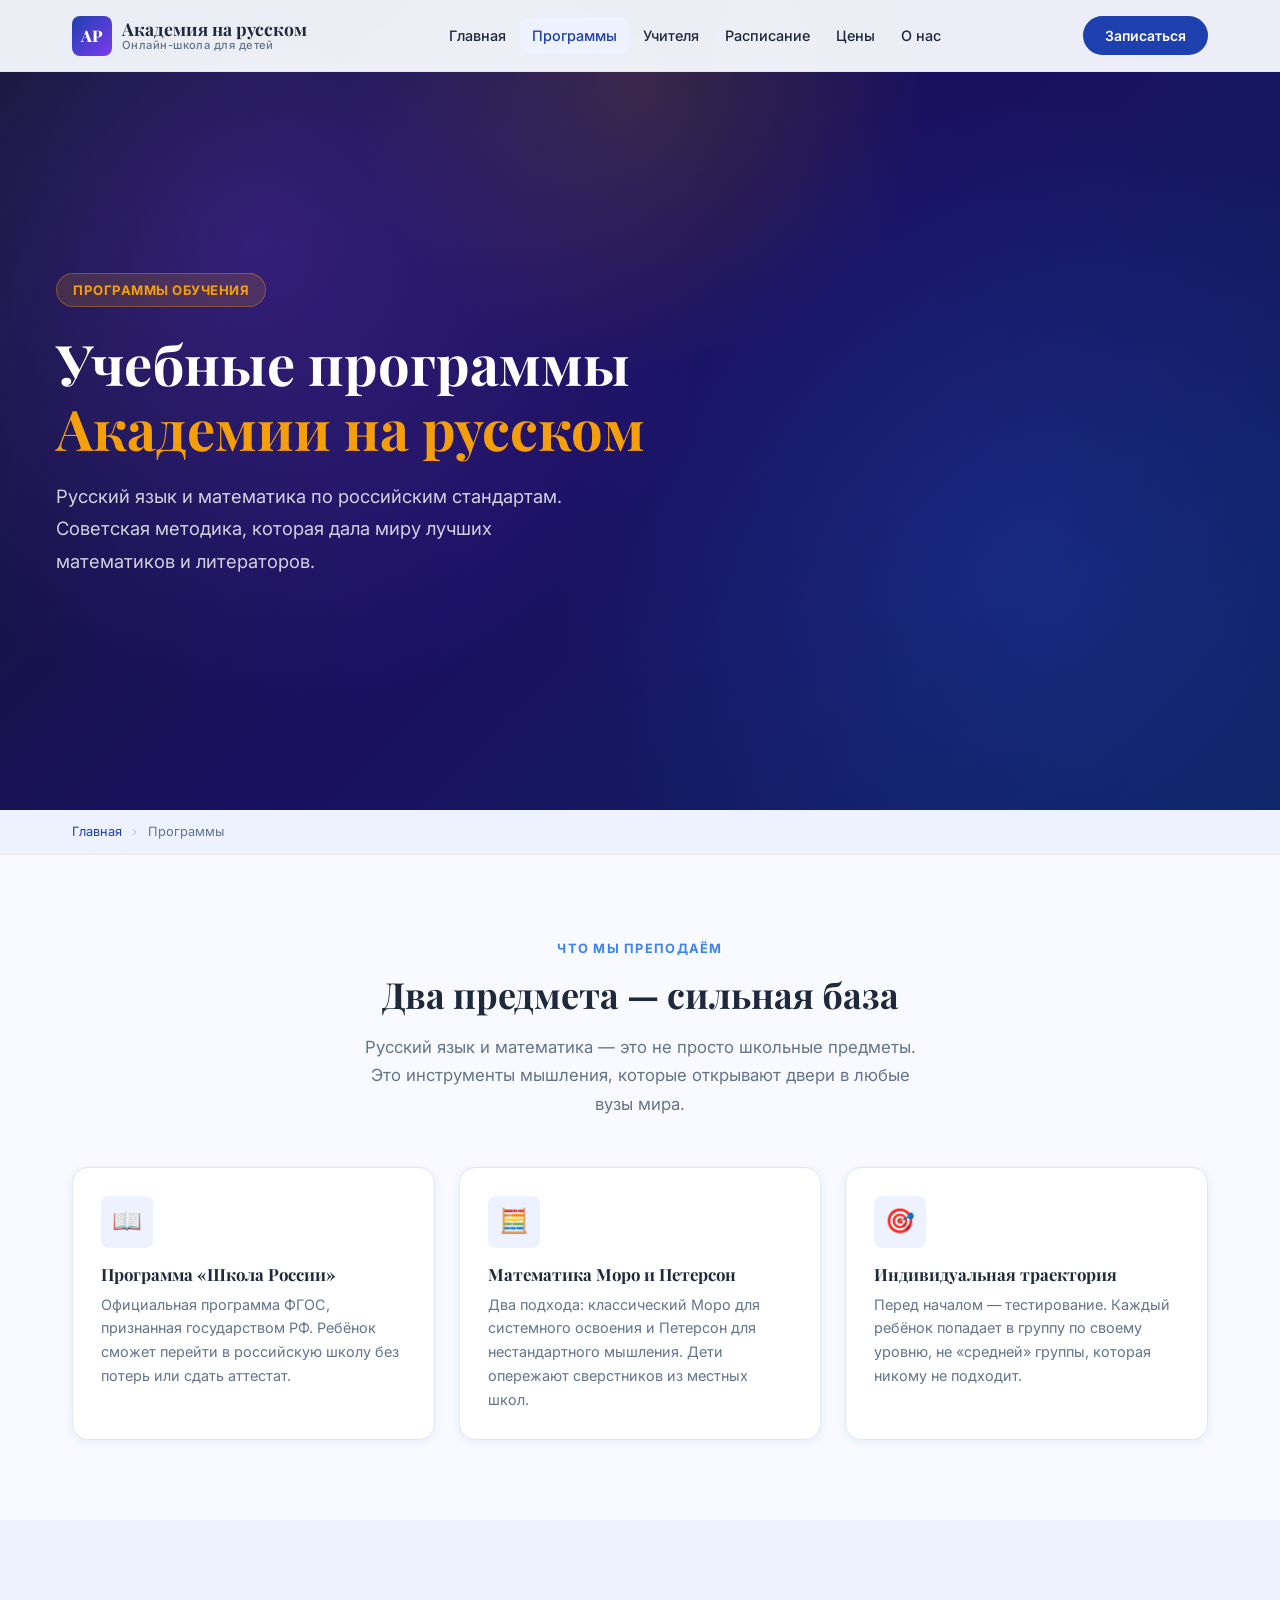
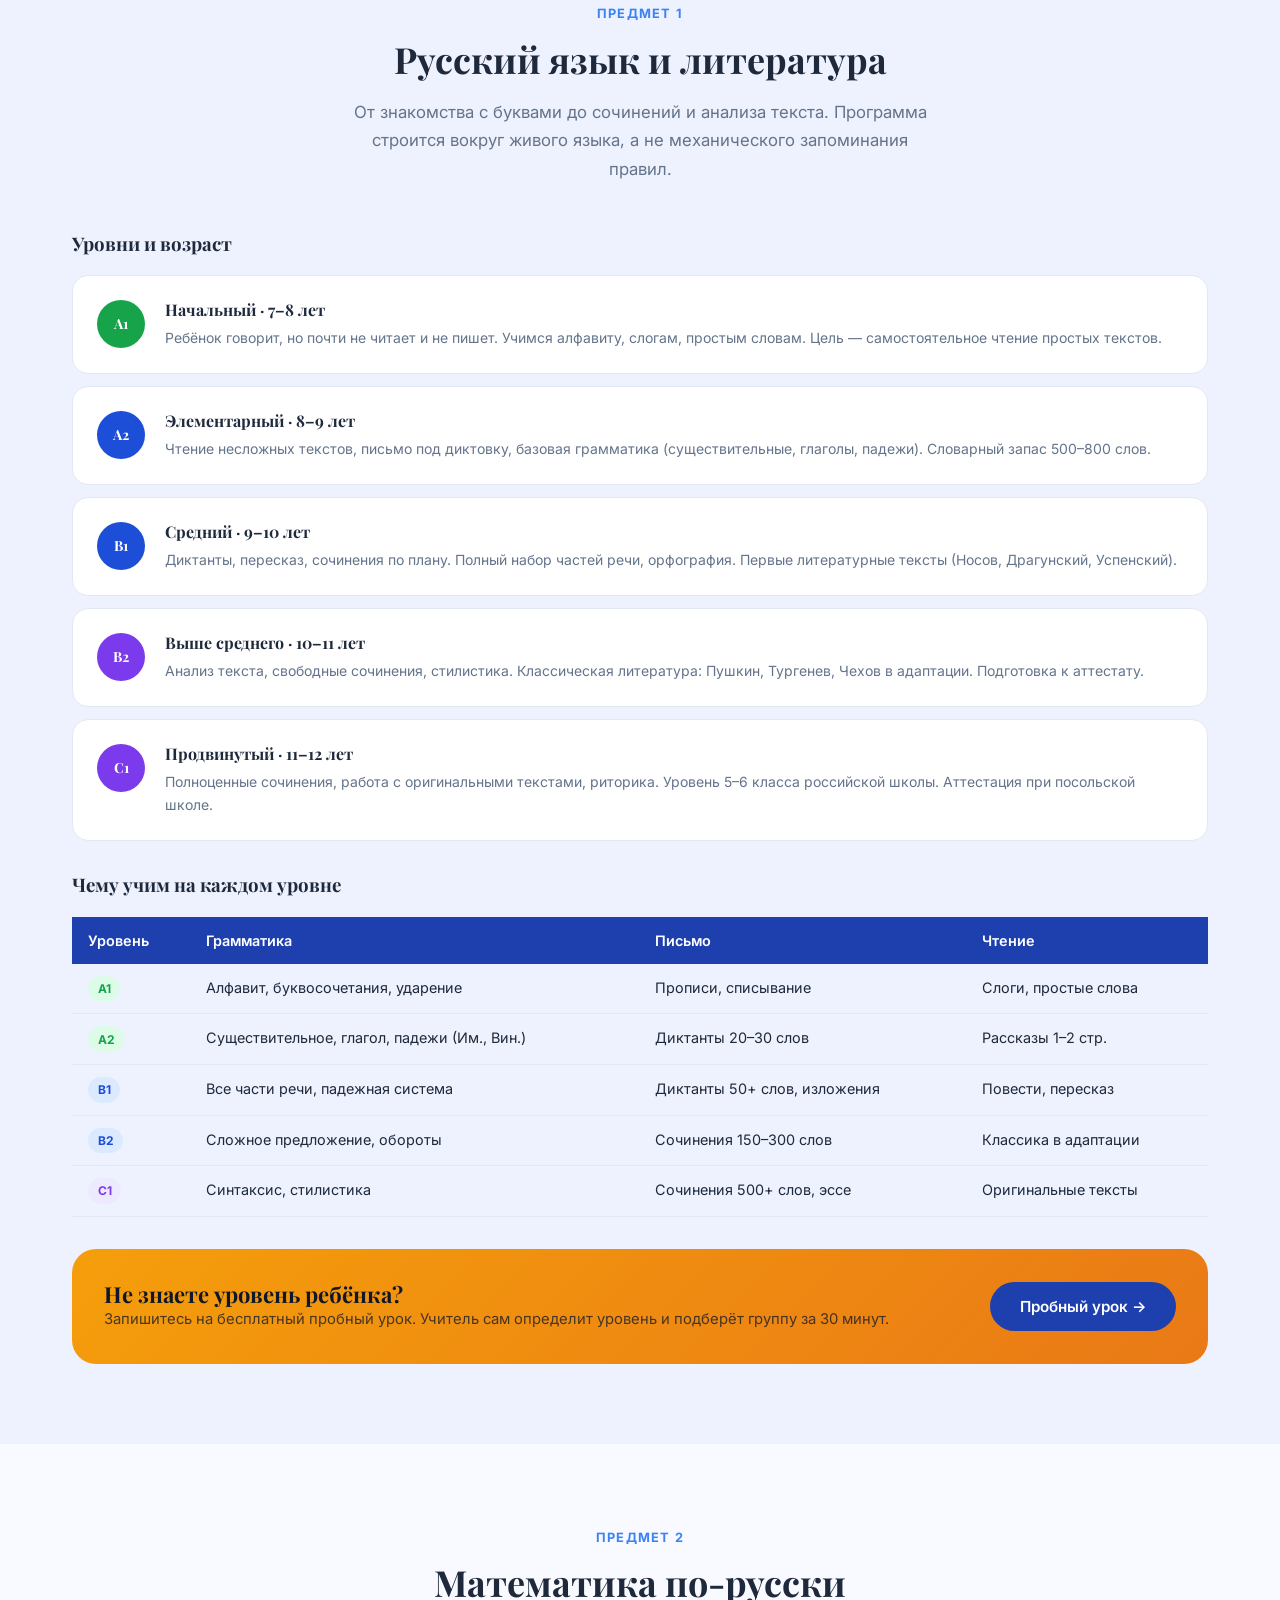
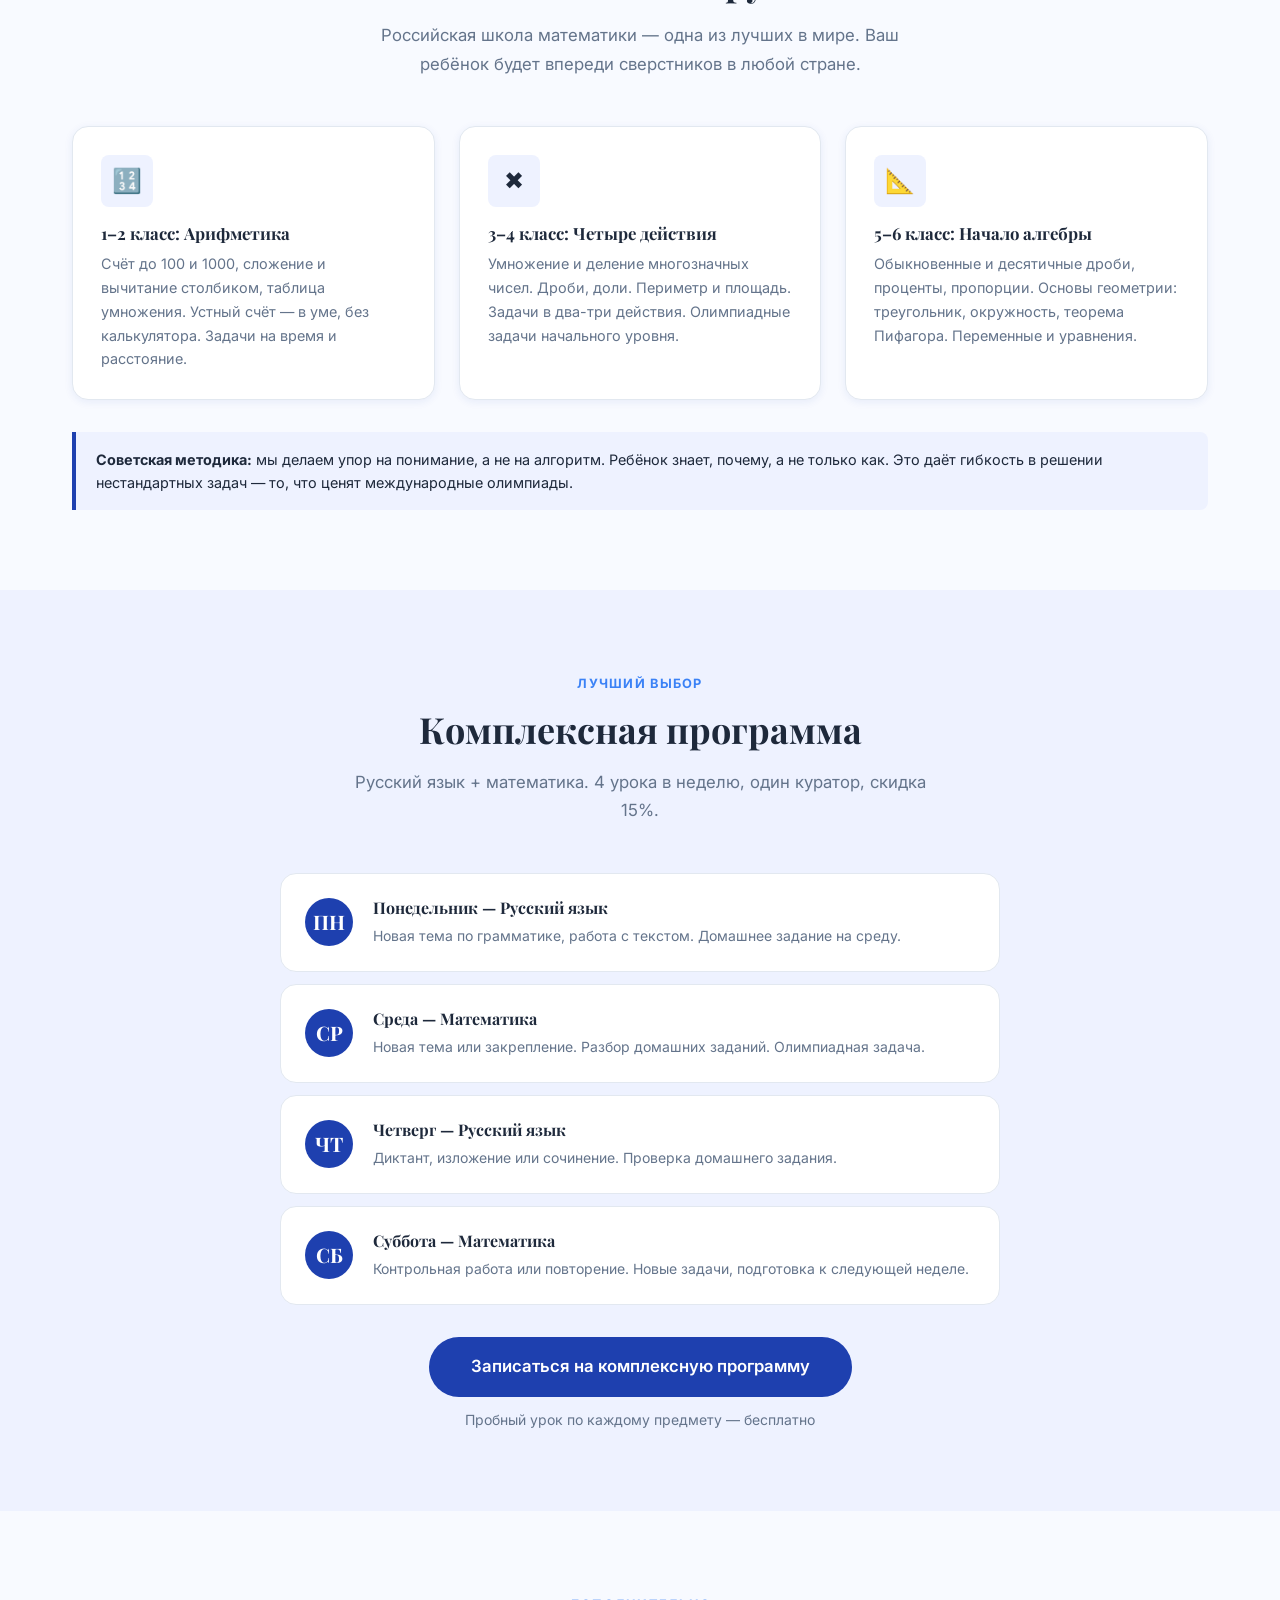
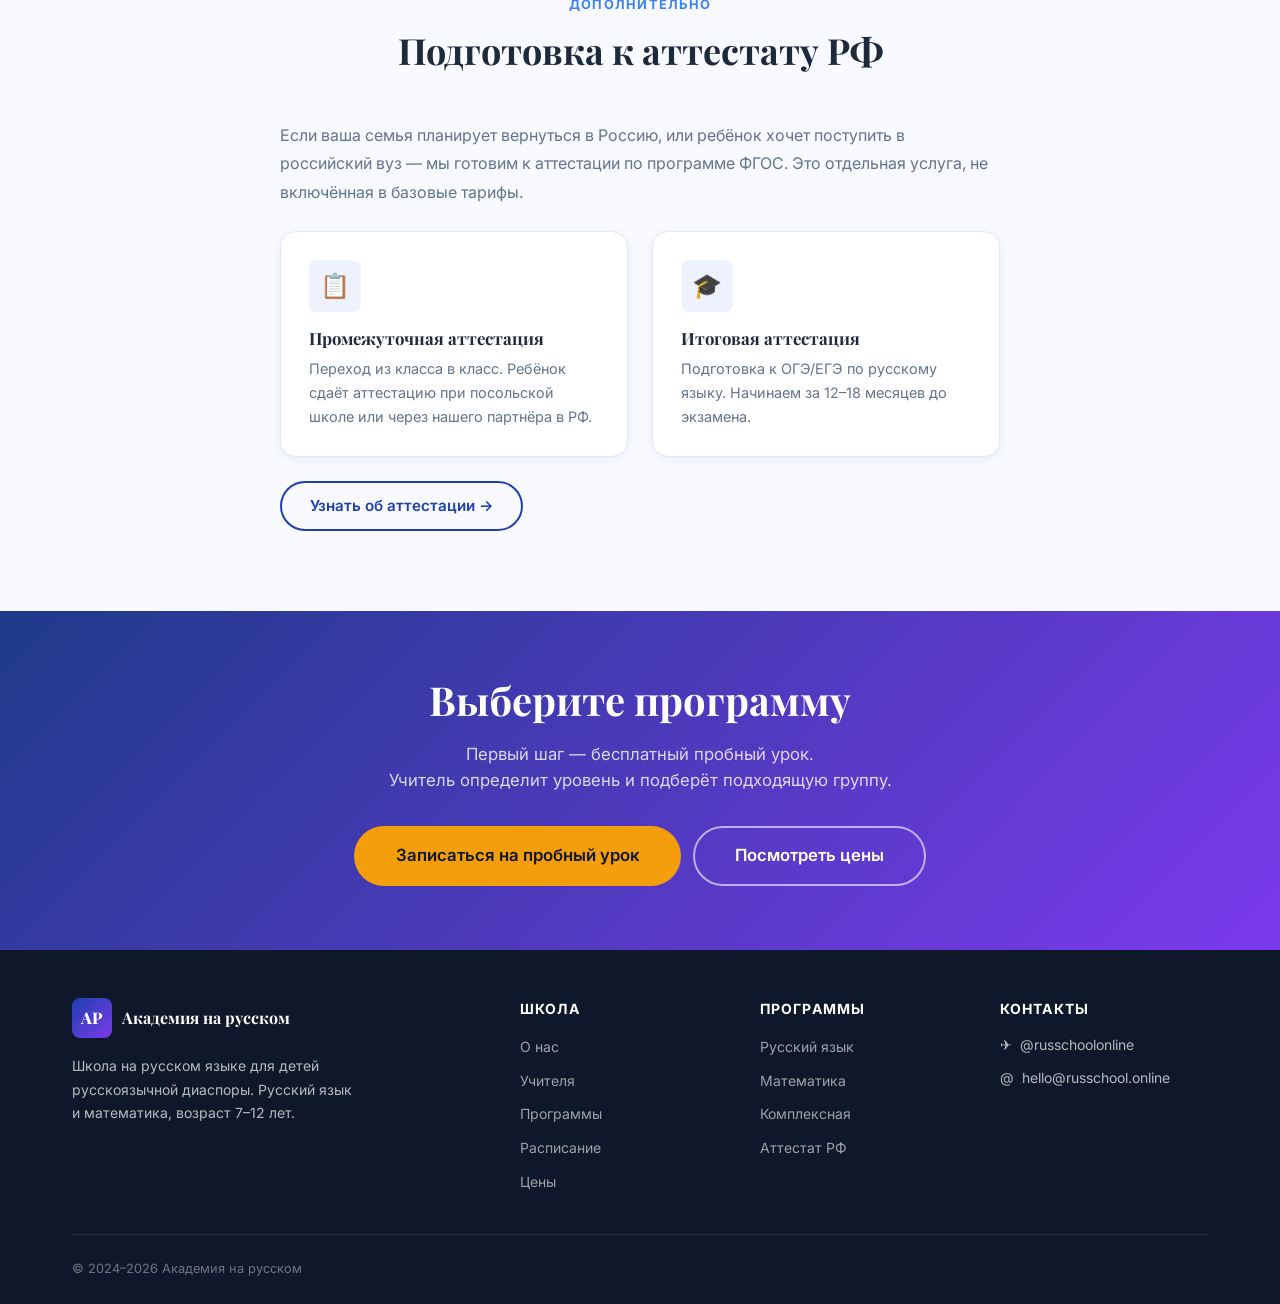
==== courses.html @ fd3be8b8 "Initial commit: online school website prototype" ====
<!DOCTYPE html>
<html lang="ru">
<head>
  <meta charset="UTF-8">
  <meta name="viewport" content="width=device-width, initial-scale=1.0">
  <title>Программы обучения — Русский язык и математика онлайн для детей</title>
  <meta name="description" content="Подробные программы обучения: русский язык (уровни A1–C1), математика 1–6 класс, комплексная программа. Советская методика. Дети 7–12 лет за рубежом.">
  <link rel="canonical" href="https://russchool.online/courses.html">
  <meta property="og:title" content="Программы обучения | Академия на русском">
  <meta property="og:description" content="Русский язык и математика для детей диаспоры 7–12 лет. Группы 3–5 человек, живые уроки.">
  <link rel="preconnect" href="https://fonts.googleapis.com">
  <link rel="preconnect" href="https://fonts.gstatic.com" crossorigin>
  <link href="https://fonts.googleapis.com/css2?family=Inter:wght@400;500;600;700&family=Playfair+Display:wght@600;700&display=swap" rel="stylesheet">
  <link rel="stylesheet" href="css/style.css">
  <style>
    .curriculum-table { width: 100%; border-collapse: collapse; font-size: .9rem; }
    .curriculum-table th { background: var(--color-primary); color: #fff; padding: .75rem 1rem; text-align: left; font-weight: 600; }
    .curriculum-table td { padding: .75rem 1rem; border-bottom: 1px solid var(--color-border); vertical-align: top; }
    .curriculum-table tr:nth-child(even) td { background: var(--color-bg-alt); }
    .curriculum-table tr:hover td { background: #eef2ff; }
    .level-badge { display: inline-block; padding: .2rem .6rem; border-radius: var(--radius-full); font-size: .75rem; font-weight: 700; text-transform: uppercase; }
    .level-badge--a { background: #dcfce7; color: #16a34a; }
    .level-badge--b { background: #dbeafe; color: #1d4ed8; }
    .level-badge--c { background: #ede9fe; color: #7c3aed; }
    .program-tabs { display: flex; gap: .5rem; flex-wrap: wrap; margin-bottom: 2rem; }
    .program-tab { padding: .5rem 1.25rem; border-radius: var(--radius-full); background: var(--color-bg-alt); border: 2px solid var(--color-border); font-weight: 600; font-size: .9rem; cursor: pointer; transition: all var(--transition); }
    .program-tab.active, .program-tab:hover { background: var(--color-primary); color: #fff; border-color: var(--color-primary); }
  </style>
</head>
<body>

<a href="#main" class="skip-link">Перейти к содержимому</a>

<header class="header">
  <div class="header__inner">
    <a href="index.html" class="header__logo">
      <div class="logo__icon">АР</div>
      <div class="logo__text">Академия на русском<span>Онлайн-школа для детей</span></div>
    </a>
    <nav class="nav">
      <ul class="nav__list">
        <li><a href="index.html" class="nav__link">Главная</a></li>
        <li><a href="courses.html" class="nav__link nav__link--active">Программы</a></li>
        <li><a href="teachers.html" class="nav__link">Учителя</a></li>
        <li><a href="schedule.html" class="nav__link">Расписание</a></li>
        <li><a href="prices.html" class="nav__link">Цены</a></li>
        <li><a href="about.html" class="nav__link">О нас</a></li>
      </ul>
    </nav>
    <div class="header__actions">
      <a href="contacts.html" class="btn btn--primary btn--sm">Записаться</a>
      <button class="hamburger" aria-label="Открыть меню" aria-expanded="false">
        <span class="hamburger__line"></span><span class="hamburger__line"></span><span class="hamburger__line"></span>
      </button>
    </div>
  </div>
</header>

<nav class="nav-drawer">
  <ul class="nav-drawer__list">
    <li><a href="index.html" class="nav-drawer__link">Главная</a></li>
    <li><a href="courses.html" class="nav-drawer__link nav-drawer__link--active">Программы обучения</a></li>
    <li><a href="teachers.html" class="nav-drawer__link">Наши учителя</a></li>
    <li><a href="schedule.html" class="nav-drawer__link">Расписание</a></li>
    <li><a href="prices.html" class="nav-drawer__link">Цены и тарифы</a></li>
    <li><a href="about.html" class="nav-drawer__link">О школе</a></li>
    <li><a href="contacts.html" class="nav-drawer__link">Контакты</a></li>
  </ul>
  <div class="nav-drawer__cta"><a href="contacts.html" class="btn btn--primary w-full">Записаться на пробный урок</a></div>
</nav>

<main id="main">
<!-- HERO SHORT -->
<section class="hero hero--short">
  <div class="hero__particles"></div>
  <div class="hero__content">
    <div class="hero__badge">Программы обучения</div>
    <h1 class="hero__title">Учебные программы<br><em>Академии на русском</em></h1>
    <p class="hero__text">Русский язык и математика по российским стандартам. Советская методика, которая дала миру лучших математиков и литераторов.</p>
  </div>
</section>

<div class="breadcrumb">
  <div class="container">
    <a href="index.html">Главная</a>
    <span class="breadcrumb__sep">›</span>
    <span>Программы</span>
  </div>
</div>

<!-- OVERVIEW -->
<section class="section">
  <div class="container">
    <div class="section__header fade-in">
      <div class="section__label">Что мы преподаём</div>
      <h2 class="section__title">Два предмета — сильная база</h2>
      <p class="section__subtitle">Русский язык и математика — это не просто школьные предметы. Это инструменты мышления, которые открывают двери в любые вузы мира.</p>
    </div>
    <div class="benefits-grid">
      <div class="benefit-card fade-in">
        <div class="benefit-card__icon">📖</div>
        <h3 class="benefit-card__title">Программа «Школа России»</h3>
        <p class="benefit-card__text">Официальная программа ФГОС, признанная государством РФ. Ребёнок сможет перейти в российскую школу без потерь или сдать аттестат.</p>
      </div>
      <div class="benefit-card fade-in">
        <div class="benefit-card__icon">🧮</div>
        <h3 class="benefit-card__title">Математика Моро и Петерсон</h3>
        <p class="benefit-card__text">Два подхода: классический Моро для системного освоения и Петерсон для нестандартного мышления. Дети опережают сверстников из местных школ.</p>
      </div>
      <div class="benefit-card fade-in">
        <div class="benefit-card__icon">🎯</div>
        <h3 class="benefit-card__title">Индивидуальная траектория</h3>
        <p class="benefit-card__text">Перед началом — тестирование. Каждый ребёнок попадает в группу по своему уровню, не «средней» группы, которая никому не подходит.</p>
      </div>
    </div>
  </div>
</section>

<!-- RUSSIAN LANGUAGE -->
<section class="section section--alt" id="russian">
  <div class="container">
    <div class="section__header fade-in">
      <div class="section__label">Предмет 1</div>
      <h2 class="section__title">Русский язык и литература</h2>
      <p class="section__subtitle">От знакомства с буквами до сочинений и анализа текста. Программа строится вокруг живого языка, а не механического запоминания правил.</p>
    </div>

    <div style="display:grid;grid-template-columns:1fr;gap:2rem;" class="fade-in">
      <!-- Levels -->
      <div>
        <h3 style="margin-bottom:1.25rem;">Уровни и возраст</h3>
        <div style="display:flex;flex-direction:column;gap:.75rem;">
          <div class="step">
            <div class="step__num" style="background:#16a34a;font-size:.875rem;">A1</div>
            <div class="step__content">
              <h4 class="step__title">Начальный · 7–8 лет</h4>
              <p class="step__text">Ребёнок говорит, но почти не читает и не пишет. Учимся алфавиту, слогам, простым словам. Цель — самостоятельное чтение простых текстов.</p>
            </div>
          </div>
          <div class="step">
            <div class="step__num" style="background:#1d4ed8;font-size:.875rem;">A2</div>
            <div class="step__content">
              <h4 class="step__title">Элементарный · 8–9 лет</h4>
              <p class="step__text">Чтение несложных текстов, письмо под диктовку, базовая грамматика (существительные, глаголы, падежи). Словарный запас 500–800 слов.</p>
            </div>
          </div>
          <div class="step">
            <div class="step__num" style="background:#1d4ed8;font-size:.875rem;">B1</div>
            <div class="step__content">
              <h4 class="step__title">Средний · 9–10 лет</h4>
              <p class="step__text">Диктанты, пересказ, сочинения по плану. Полный набор частей речи, орфография. Первые литературные тексты (Носов, Драгунский, Успенский).</p>
            </div>
          </div>
          <div class="step">
            <div class="step__num" style="background:#7c3aed;font-size:.875rem;">B2</div>
            <div class="step__content">
              <h4 class="step__title">Выше среднего · 10–11 лет</h4>
              <p class="step__text">Анализ текста, свободные сочинения, стилистика. Классическая литература: Пушкин, Тургенев, Чехов в адаптации. Подготовка к аттестату.</p>
            </div>
          </div>
          <div class="step">
            <div class="step__num" style="background:#7c3aed;font-size:.875rem;">C1</div>
            <div class="step__content">
              <h4 class="step__title">Продвинутый · 11–12 лет</h4>
              <p class="step__text">Полноценные сочинения, работа с оригинальными текстами, риторика. Уровень 5–6 класса российской школы. Аттестация при посольской школе.</p>
            </div>
          </div>
        </div>
      </div>

      <!-- Curriculum table -->
      <div>
        <h3 style="margin-bottom:1.25rem;">Чему учим на каждом уровне</h3>
        <div style="overflow-x:auto;">
          <table class="curriculum-table">
            <thead>
              <tr>
                <th>Уровень</th>
                <th>Грамматика</th>
                <th>Письмо</th>
                <th>Чтение</th>
              </tr>
            </thead>
            <tbody>
              <tr>
                <td><span class="level-badge level-badge--a">A1</span></td>
                <td>Алфавит, буквосочетания, ударение</td>
                <td>Прописи, списывание</td>
                <td>Слоги, простые слова</td>
              </tr>
              <tr>
                <td><span class="level-badge level-badge--a">A2</span></td>
                <td>Существительное, глагол, падежи (Им., Вин.)</td>
                <td>Диктанты 20–30 слов</td>
                <td>Рассказы 1–2 стр.</td>
              </tr>
              <tr>
                <td><span class="level-badge level-badge--b">B1</span></td>
                <td>Все части речи, падежная система</td>
                <td>Диктанты 50+ слов, изложения</td>
                <td>Повести, пересказ</td>
              </tr>
              <tr>
                <td><span class="level-badge level-badge--b">B2</span></td>
                <td>Сложное предложение, обороты</td>
                <td>Сочинения 150–300 слов</td>
                <td>Классика в адаптации</td>
              </tr>
              <tr>
                <td><span class="level-badge level-badge--c">C1</span></td>
                <td>Синтаксис, стилистика</td>
                <td>Сочинения 500+ слов, эссе</td>
                <td>Оригинальные тексты</td>
              </tr>
            </tbody>
          </table>
        </div>
      </div>
    </div>

    <div class="trial-banner mt-4 fade-in">
      <div>
        <h3>Не знаете уровень ребёнка?</h3>
        <p>Запишитесь на бесплатный пробный урок. Учитель сам определит уровень и подберёт группу за 30 минут.</p>
      </div>
      <a href="contacts.html" class="btn btn--primary" style="white-space:nowrap;">Пробный урок →</a>
    </div>
  </div>
</section>

<!-- MATH -->
<section class="section" id="math">
  <div class="container">
    <div class="section__header fade-in">
      <div class="section__label">Предмет 2</div>
      <h2 class="section__title">Математика по-русски</h2>
      <p class="section__subtitle">Российская школа математики — одна из лучших в мире. Ваш ребёнок будет впереди сверстников в любой стране.</p>
    </div>

    <div class="benefits-grid fade-in">
      <div class="benefit-card">
        <div class="benefit-card__icon">🔢</div>
        <h3 class="benefit-card__title">1–2 класс: Арифметика</h3>
        <p class="benefit-card__text">Счёт до 100 и 1000, сложение и вычитание столбиком, таблица умножения. Устный счёт — в уме, без калькулятора. Задачи на время и расстояние.</p>
      </div>
      <div class="benefit-card">
        <div class="benefit-card__icon">✖</div>
        <h3 class="benefit-card__title">3–4 класс: Четыре действия</h3>
        <p class="benefit-card__text">Умножение и деление многозначных чисел. Дроби, доли. Периметр и площадь. Задачи в два-три действия. Олимпиадные задачи начального уровня.</p>
      </div>
      <div class="benefit-card">
        <div class="benefit-card__icon">📐</div>
        <h3 class="benefit-card__title">5–6 класс: Начало алгебры</h3>
        <p class="benefit-card__text">Обыкновенные и десятичные дроби, проценты, пропорции. Основы геометрии: треугольник, окружность, теорема Пифагора. Переменные и уравнения.</p>
      </div>
    </div>

    <div class="notice mt-4 fade-in">
      <strong>Советская методика:</strong> мы делаем упор на понимание, а не на алгоритм. Ребёнок знает, почему, а не только как. Это даёт гибкость в решении нестандартных задач — то, что ценят международные олимпиады.
    </div>
  </div>
</section>

<!-- COMBO -->
<section class="section section--alt" id="combo">
  <div class="container">
    <div class="section__header fade-in">
      <div class="section__label">Лучший выбор</div>
      <h2 class="section__title">Комплексная программа</h2>
      <p class="section__subtitle">Русский язык + математика. 4 урока в неделю, один куратор, скидка 15%.</p>
    </div>
    <div style="max-width:720px;margin:0 auto;">
      <div class="step fade-in">
        <div class="step__num">ПН</div>
        <div class="step__content">
          <h3 class="step__title">Понедельник — Русский язык</h3>
          <p class="step__text">Новая тема по грамматике, работа с текстом. Домашнее задание на среду.</p>
        </div>
      </div>
      <div class="step fade-in" style="margin-top:.75rem;">
        <div class="step__num">СР</div>
        <div class="step__content">
          <h3 class="step__title">Среда — Математика</h3>
          <p class="step__text">Новая тема или закрепление. Разбор домашних заданий. Олимпиадная задача.</p>
        </div>
      </div>
      <div class="step fade-in" style="margin-top:.75rem;">
        <div class="step__num">ЧТ</div>
        <div class="step__content">
          <h3 class="step__title">Четверг — Русский язык</h3>
          <p class="step__text">Диктант, изложение или сочинение. Проверка домашнего задания.</p>
        </div>
      </div>
      <div class="step fade-in" style="margin-top:.75rem;">
        <div class="step__num">СБ</div>
        <div class="step__content">
          <h3 class="step__title">Суббота — Математика</h3>
          <p class="step__text">Контрольная работа или повторение. Новые задачи, подготовка к следующей неделе.</p>
        </div>
      </div>
    </div>
    <div class="text-center mt-4 fade-in">
      <a href="contacts.html" class="btn btn--primary btn--lg">Записаться на комплексную программу</a>
      <p style="margin-top:.75rem;font-size:.875rem;color:var(--color-text-light)">Пробный урок по каждому предмету — бесплатно</p>
    </div>
  </div>
</section>

<!-- ATTESTAT -->
<section class="section" id="attestat">
  <div class="container">
    <div class="section__header fade-in">
      <div class="section__label">Дополнительно</div>
      <h2 class="section__title">Подготовка к аттестату РФ</h2>
    </div>
    <div style="max-width:720px;margin:0 auto;" class="fade-in">
      <p style="color:var(--color-text-light);line-height:1.8;margin-bottom:1.5rem;">
        Если ваша семья планирует вернуться в Россию, или ребёнок хочет поступить в российский вуз — мы готовим к аттестации по программе ФГОС. Это отдельная услуга, не включённая в базовые тарифы.
      </p>
      <div class="benefits-grid" style="grid-template-columns:1fr 1fr;">
        <div class="benefit-card">
          <div class="benefit-card__icon">📋</div>
          <h3 class="benefit-card__title">Промежуточная аттестация</h3>
          <p class="benefit-card__text">Переход из класса в класс. Ребёнок сдаёт аттестацию при посольской школе или через нашего партнёра в РФ.</p>
        </div>
        <div class="benefit-card">
          <div class="benefit-card__icon">🎓</div>
          <h3 class="benefit-card__title">Итоговая аттестация</h3>
          <p class="benefit-card__text">Подготовка к ОГЭ/ЕГЭ по русскому языку. Начинаем за 12–18 месяцев до экзамена.</p>
        </div>
      </div>
      <a href="contacts.html" class="btn btn--outline mt-3">Узнать об аттестации →</a>
    </div>
  </div>
</section>

<section class="cta-section">
  <div class="container">
    <h2>Выберите программу</h2>
    <p>Первый шаг — бесплатный пробный урок.<br>Учитель определит уровень и подберёт подходящую группу.</p>
    <div class="btn-group">
      <a href="contacts.html" class="btn btn--accent btn--lg">Записаться на пробный урок</a>
      <a href="prices.html" class="btn btn--outline-white btn--lg">Посмотреть цены</a>
    </div>
  </div>
</section>
</main>

<footer class="footer">
  <div class="container">
    <div class="footer__grid">
      <div class="footer__brand">
        <div class="footer__logo">
          <div style="display:flex;align-items:center;gap:.625rem;">
            <div class="logo__icon">АР</div>
            <span style="font-family:var(--font-heading);font-size:1rem;font-weight:700;color:#fff;">Академия на русском</span>
          </div>
        </div>
        <p class="footer__tagline">Школа на русском языке для детей русскоязычной диаспоры. Русский язык и математика, возраст 7–12 лет.</p>
      </div>
      <div>
        <div class="footer__col-title">Школа</div>
        <ul class="footer__links">
          <li><a href="about.html">О нас</a></li>
          <li><a href="teachers.html">Учителя</a></li>
          <li><a href="courses.html">Программы</a></li>
          <li><a href="schedule.html">Расписание</a></li>
          <li><a href="prices.html">Цены</a></li>
        </ul>
      </div>
      <div>
        <div class="footer__col-title">Программы</div>
        <ul class="footer__links">
          <li><a href="courses.html#russian">Русский язык</a></li>
          <li><a href="courses.html#math">Математика</a></li>
          <li><a href="courses.html#combo">Комплексная</a></li>
          <li><a href="courses.html#attestat">Аттестат РФ</a></li>
        </ul>
      </div>
      <div>
        <div class="footer__col-title">Контакты</div>
        <div class="footer__contacts">
          <div class="footer__contact"><span>✈</span><a href="https://t.me/russchoolonline">@russchoolonline</a></div>
          <div class="footer__contact"><span>@</span><a href="mailto:hello@russchool.online">hello@russchool.online</a></div>
        </div>
      </div>
    </div>
    <div class="footer__bottom">
      <span>© 2024–2026 Академия на русском</span>
    </div>
  </div>
</footer>

<script src="js/main.js"></script>
</body>
</html>
---- css/style.css ----
/* ============================================================
   АКАДЕМИЯ НА РУССКОМ — style.css
   Mobile-first, SEO-ready, accessible
   ============================================================ */

/* --- CSS Variables --- */
:root {
  --color-primary: #1e40af;
  --color-primary-light: #3b82f6;
  --color-primary-dark: #1e3a8a;
  --color-secondary: #7c3aed;
  --color-accent: #f59e0b;
  --color-red: #dc2626;
  --color-green: #059669;
  --color-bg: #f8faff;
  --color-bg-alt: #eef2ff;
  --color-bg-dark: #0f172a;
  --color-text: #1e293b;
  --color-text-light: #64748b;
  --color-white: #fff;
  --color-border: #e2e8f0;
  --font-heading: 'Playfair Display', Georgia, 'Times New Roman', serif;
  --font-body: 'Inter', -apple-system, BlinkMacSystemFont, 'Segoe UI', sans-serif;
  --shadow-sm: 0 2px 8px rgba(30,64,175,0.08);
  --shadow-md: 0 4px 24px rgba(30,64,175,0.12);
  --shadow-lg: 0 8px 40px rgba(30,64,175,0.16);
  --radius-sm: 8px;
  --radius-md: 16px;
  --radius-lg: 24px;
  --radius-full: 9999px;
  --transition: .3s ease;
  --container-max: 1200px;
  --header-height: 72px;
}

/* --- Reset --- */
*, *::before, *::after { box-sizing: border-box; margin: 0; padding: 0; }
html { scroll-behavior: smooth; -webkit-text-size-adjust: 100%; }
body {
  font-family: var(--font-body);
  font-size: 1rem;
  line-height: 1.6;
  color: var(--color-text);
  background: var(--color-bg);
  overflow-x: hidden;
}
img { max-width: 100%; height: auto; display: block; }
a { color: var(--color-primary); text-decoration: none; transition: color var(--transition); }
a:hover { color: var(--color-primary-dark); }
h1,h2,h3,h4,h5 { font-family: var(--font-heading); font-weight: 700; line-height: 1.25; color: var(--color-text); }
ul { list-style: none; }
button { font-family: var(--font-body); cursor: pointer; border: 0; background: 0; }

/* --- Layout --- */
.container { width: 100%; max-width: var(--container-max); margin: 0 auto; padding: 0 1rem; }
.section { padding: 4rem 0; }
.section--alt { background: var(--color-bg-alt); }
.section--dark { background: var(--color-bg-dark); color: var(--color-white); }
.section--dark h2, .section--dark h3, .section--dark h4 { color: var(--color-white); }
.section__header { text-align: center; margin-bottom: 3rem; }
.section__label {
  display: inline-block;
  font-size: .8rem;
  font-weight: 700;
  letter-spacing: .1em;
  text-transform: uppercase;
  color: var(--color-primary-light);
  margin-bottom: .75rem;
}
.section--dark .section__label { color: var(--color-accent); }
.section__title { font-size: 1.875rem; margin-bottom: 1rem; }
.section__subtitle { font-size: 1.05rem; color: var(--color-text-light); max-width: 580px; margin: 0 auto; line-height: 1.7; }
.section--dark .section__subtitle { color: rgba(255,255,255,.7); }

/* --- Skip link (accessibility) --- */
.skip-link { position: absolute; top: -100%; left: 0; background: var(--color-primary); color: #fff; padding: .5rem 1rem; z-index: 9999; }
.skip-link:focus { top: 0; }

/* --- Buttons --- */
.btn {
  display: inline-flex; align-items: center; gap: .5rem;
  padding: .75rem 1.75rem;
  border-radius: var(--radius-full);
  font-size: .95rem; font-weight: 600;
  transition: all var(--transition);
  text-decoration: none; line-height: 1.4;
  border: 2px solid transparent;
}
.btn--primary { background: var(--color-primary); color: #fff; }
.btn--primary:hover { background: var(--color-primary-dark); color: #fff; transform: translateY(-1px); box-shadow: var(--shadow-md); }
.btn--accent { background: var(--color-accent); color: var(--color-bg-dark); }
.btn--accent:hover { background: #d97706; color: var(--color-bg-dark); transform: translateY(-1px); }
.btn--outline { background: transparent; border-color: var(--color-primary); color: var(--color-primary); }
.btn--outline:hover { background: var(--color-primary); color: #fff; }
.btn--outline-white { background: transparent; border-color: rgba(255,255,255,.6); color: #fff; }
.btn--outline-white:hover { background: rgba(255,255,255,.15); }
.btn--white { background: #fff; color: var(--color-primary); }
.btn--white:hover { background: var(--color-bg-alt); }
.btn--lg { padding: 1rem 2.5rem; font-size: 1.05rem; }
.btn--sm { padding: .5rem 1.25rem; font-size: .875rem; }
.btn--tg { background: #229ED9; color: #fff; }
.btn--tg:hover { background: #1a8bbf; color: #fff; }
.btn--wa { background: #25D366; color: #fff; }
.btn--wa:hover { background: #1da851; color: #fff; }

/* --- Header --- */
.header {
  position: fixed; top: 0; left: 0; right: 0;
  z-index: 1000;
  background: rgba(248,250,255,.95);
  backdrop-filter: blur(12px);
  border-bottom: 1px solid var(--color-border);
  height: var(--header-height);
  transition: box-shadow var(--transition);
}
.header.scrolled { box-shadow: var(--shadow-md); }
.header__inner {
  display: flex; align-items: center; justify-content: space-between;
  height: 100%; max-width: var(--container-max);
  margin: 0 auto; padding: 0 1rem;
}
.header__logo { display: flex; align-items: center; gap: .625rem; text-decoration: none; }
.logo__icon {
  width: 40px; height: 40px;
  background: linear-gradient(135deg, var(--color-primary) 0%, var(--color-secondary) 100%);
  border-radius: var(--radius-sm);
  display: flex; align-items: center; justify-content: center;
  color: #fff; font-weight: 800; font-size: 1rem; font-family: var(--font-heading);
  flex-shrink: 0;
}
.logo__text { font-family: var(--font-heading); font-size: 1.1rem; font-weight: 700; color: var(--color-text); line-height: 1.2; }
.logo__text span { display: block; font-size: .7rem; font-family: var(--font-body); font-weight: 500; color: var(--color-text-light); letter-spacing: .04em; }
.nav { display: none; }
.nav__list { display: flex; align-items: center; gap: .125rem; }
.nav__link {
  display: block; padding: .4rem .75rem;
  color: var(--color-text); font-weight: 500; font-size: .9rem;
  border-radius: var(--radius-sm);
  transition: all var(--transition);
}
.nav__link:hover, .nav__link--active { color: var(--color-primary); background: var(--color-bg-alt); }
.header__actions { display: flex; align-items: center; gap: .5rem; }
.hamburger { display: flex; flex-direction: column; gap: 5px; padding: 6px; z-index: 10; }
.hamburger__line { width: 24px; height: 2.5px; background: var(--color-text); border-radius: 2px; transition: all var(--transition); }
.hamburger.active .hamburger__line:nth-child(1) { transform: translateY(7.5px) rotate(45deg); }
.hamburger.active .hamburger__line:nth-child(2) { opacity: 0; }
.hamburger.active .hamburger__line:nth-child(3) { transform: translateY(-7.5px) rotate(-45deg); }

/* --- Mobile nav drawer --- */
.nav-drawer {
  position: fixed; top: var(--header-height); left: 0; right: 0; bottom: 0;
  background: var(--color-bg); z-index: 999;
  transform: translateX(100%); transition: transform var(--transition);
  overflow-y: auto; padding: 1.5rem;
}
.nav-drawer.open { transform: translateX(0); }
.nav-drawer__list { display: flex; flex-direction: column; gap: .25rem; }
.nav-drawer__link {
  display: block; padding: .875rem 1rem;
  font-size: 1rem; font-weight: 600; color: var(--color-text);
  border-radius: var(--radius-sm); border-bottom: 1px solid var(--color-border);
  transition: all var(--transition);
}
.nav-drawer__link:hover, .nav-drawer__link--active { color: var(--color-primary); background: var(--color-bg-alt); }
.nav-drawer__cta { margin-top: 1.5rem; }

/* --- Hero --- */
.hero {
  position: relative;
  min-height: 88vh;
  display: flex; align-items: center;
  padding-top: var(--header-height);
  overflow: hidden;
  background: linear-gradient(135deg, var(--color-bg-dark) 0%, #1a1060 50%, #0c2461 100%);
}
.hero__particles {
  position: absolute; inset: 0; z-index: 0;
  background-image:
    radial-gradient(circle at 20% 30%, rgba(124,58,237,.3) 0%, transparent 40%),
    radial-gradient(circle at 80% 70%, rgba(30,64,175,.4) 0%, transparent 40%),
    radial-gradient(circle at 50% 10%, rgba(245,158,11,.15) 0%, transparent 30%);
}
.hero__content {
  position: relative; z-index: 2;
  padding: 3rem 1rem;
  max-width: var(--container-max); margin: 0 auto; width: 100%;
}
.hero__badge {
  display: inline-flex; align-items: center; gap: .5rem;
  background: rgba(245,158,11,.15); border: 1px solid rgba(245,158,11,.35);
  color: var(--color-accent);
  padding: .35rem 1rem; border-radius: var(--radius-full);
  font-size: .82rem; font-weight: 700; margin-bottom: 1.5rem;
  letter-spacing: .04em; text-transform: uppercase;
}
.hero__title {
  font-size: 2.25rem; color: #fff;
  margin-bottom: 1.25rem; max-width: 680px; line-height: 1.15;
}
.hero__title em { font-style: normal; color: var(--color-accent); }
.hero__text { font-size: 1.05rem; color: rgba(255,255,255,.8); margin-bottom: 2rem; max-width: 540px; line-height: 1.75; }
.hero__buttons { display: flex; flex-wrap: wrap; gap: .75rem; margin-bottom: 2.5rem; }
.hero__stats { display: flex; flex-wrap: wrap; gap: 1.5rem; }
.hero__stat { }
.hero__stat-num { font-family: var(--font-heading); font-size: 1.75rem; font-weight: 700; color: var(--color-accent); line-height: 1; }
.hero__stat-label { font-size: .8rem; color: rgba(255,255,255,.6); margin-top: .2rem; }
.hero__visual {
  position: absolute; right: -2rem; top: 50%; transform: translateY(-50%);
  width: 400px; opacity: .08; z-index: 1;
  font-family: var(--font-heading); font-size: 20rem; font-weight: 700;
  color: var(--color-accent); line-height: 1; pointer-events: none;
  display: none;
}

/* Hero short variant */
.hero--short { min-height: 48vh; }
.hero--short .hero__content { padding: 2.5rem 1rem; }

/* --- Breadcrumb --- */
.breadcrumb {
  padding: .75rem 0; font-size: .8rem;
  color: var(--color-text-light);
  background: var(--color-bg-alt);
  border-bottom: 1px solid var(--color-border);
}
.breadcrumb a { color: var(--color-primary); }
.breadcrumb__sep { margin: 0 .4rem; opacity: .4; }

/* --- Trust bar --- */
.trust-bar {
  background: var(--color-white);
  border-bottom: 1px solid var(--color-border);
  padding: .875rem 0;
}
.trust-bar__inner { display: flex; flex-wrap: wrap; gap: .75rem 2rem; align-items: center; justify-content: center; }
.trust-item { display: flex; align-items: center; gap: .5rem; font-size: .85rem; font-weight: 500; color: var(--color-text-light); }
.trust-item svg { color: var(--color-primary); flex-shrink: 0; }

/* --- Pain/Benefits grid --- */
.benefits-grid { display: grid; grid-template-columns: 1fr; gap: 1.5rem; }
.benefit-card {
  background: var(--color-white);
  border-radius: var(--radius-md);
  padding: 1.75rem;
  border: 1px solid var(--color-border);
  box-shadow: var(--shadow-sm);
  transition: all var(--transition);
}
.benefit-card:hover { box-shadow: var(--shadow-md); transform: translateY(-2px); }
.benefit-card__icon {
  width: 52px; height: 52px;
  background: var(--color-bg-alt);
  border-radius: var(--radius-sm);
  display: flex; align-items: center; justify-content: center;
  font-size: 1.5rem; margin-bottom: 1rem;
}
.benefit-card__title { font-size: 1.05rem; margin-bottom: .5rem; }
.benefit-card__text { font-size: .9rem; color: var(--color-text-light); line-height: 1.65; }

/* --- Courses grid --- */
.courses-grid { display: grid; grid-template-columns: 1fr; gap: 1.5rem; }
.course-card {
  background: var(--color-white);
  border-radius: var(--radius-lg);
  overflow: hidden;
  border: 1px solid var(--color-border);
  box-shadow: var(--shadow-sm);
  transition: all var(--transition);
}
.course-card:hover { box-shadow: var(--shadow-lg); transform: translateY(-3px); }
.course-card__header {
  padding: 1.75rem 1.75rem 1.25rem;
  background: linear-gradient(135deg, var(--color-primary) 0%, var(--color-secondary) 100%);
  color: #fff;
}
.course-card--math .course-card__header {
  background: linear-gradient(135deg, var(--color-secondary) 0%, #4f46e5 100%);
}
.course-card--combo .course-card__header {
  background: linear-gradient(135deg, #0d9488 0%, var(--color-primary) 100%);
}
.course-card__tag {
  display: inline-block;
  background: rgba(255,255,255,.2);
  color: #fff; font-size: .75rem; font-weight: 700;
  padding: .2rem .6rem; border-radius: var(--radius-full);
  text-transform: uppercase; letter-spacing: .06em;
  margin-bottom: .75rem;
}
.course-card__title { font-size: 1.375rem; color: #fff; margin-bottom: .5rem; }
.course-card__ages { font-size: .875rem; opacity: .85; }
.course-card__body { padding: 1.5rem 1.75rem; }
.course-card__desc { font-size: .925rem; color: var(--color-text-light); margin-bottom: 1.25rem; line-height: 1.7; }
.course-card__features { display: flex; flex-direction: column; gap: .5rem; margin-bottom: 1.5rem; }
.course-feature { display: flex; align-items: flex-start; gap: .625rem; font-size: .875rem; }
.course-feature::before { content: '✓'; color: var(--color-green); font-weight: 700; flex-shrink: 0; margin-top: .1rem; }
.course-card__price { font-size: 1.125rem; font-weight: 700; color: var(--color-primary); margin-bottom: 1rem; }
.course-card__price span { font-size: .875rem; font-weight: 400; color: var(--color-text-light); }

/* --- How it works --- */
.steps { display: grid; grid-template-columns: 1fr; gap: 1.5rem; counter-reset: step; }
.step {
  display: flex; gap: 1.25rem;
  padding: 1.5rem;
  background: var(--color-white);
  border-radius: var(--radius-md);
  border: 1px solid var(--color-border);
  counter-increment: step;
}
.step__num {
  width: 48px; height: 48px; border-radius: 50%;
  background: var(--color-primary); color: #fff;
  display: flex; align-items: center; justify-content: center;
  font-family: var(--font-heading); font-size: 1.25rem; font-weight: 700;
  flex-shrink: 0;
}
.step__content {}
.step__title { font-size: 1rem; margin-bottom: .375rem; }
.step__text { font-size: .875rem; color: var(--color-text-light); line-height: 1.65; }

/* --- Teachers --- */
.teachers-grid { display: grid; grid-template-columns: 1fr; gap: 1.5rem; }
.teacher-card {
  background: var(--color-white);
  border-radius: var(--radius-md);
  padding: 1.75rem;
  border: 1px solid var(--color-border);
  box-shadow: var(--shadow-sm);
  text-align: center;
  transition: all var(--transition);
}
.teacher-card:hover { box-shadow: var(--shadow-md); transform: translateY(-2px); }
.teacher-card__avatar {
  width: 80px; height: 80px; border-radius: 50%;
  background: linear-gradient(135deg, var(--color-primary) 0%, var(--color-secondary) 100%);
  display: flex; align-items: center; justify-content: center;
  margin: 0 auto 1rem;
  font-family: var(--font-heading); font-size: 1.75rem; font-weight: 700; color: #fff;
}
.teacher-card__name { font-size: 1.1rem; margin-bottom: .25rem; }
.teacher-card__role { font-size: .85rem; color: var(--color-primary); font-weight: 600; margin-bottom: .75rem; }
.teacher-card__bio { font-size: .875rem; color: var(--color-text-light); line-height: 1.65; }
.teacher-card__tags { display: flex; flex-wrap: wrap; gap: .375rem; justify-content: center; margin-top: .875rem; }
.tag {
  display: inline-block; padding: .25rem .625rem;
  background: var(--color-bg-alt); border-radius: var(--radius-full);
  font-size: .75rem; font-weight: 600; color: var(--color-primary);
}

/* --- Pricing --- */
.pricing-grid { display: grid; grid-template-columns: 1fr; gap: 1.5rem; }
.pricing-card {
  background: var(--color-white);
  border-radius: var(--radius-lg);
  padding: 2rem;
  border: 2px solid var(--color-border);
  box-shadow: var(--shadow-sm);
  transition: all var(--transition);
  position: relative;
}
.pricing-card:hover { box-shadow: var(--shadow-md); }
.pricing-card--featured {
  border-color: var(--color-primary);
  box-shadow: var(--shadow-lg);
}
.pricing-card__badge {
  position: absolute; top: -14px; left: 50%; transform: translateX(-50%);
  background: var(--color-primary); color: #fff;
  font-size: .75rem; font-weight: 700; padding: .25rem 1rem;
  border-radius: var(--radius-full); text-transform: uppercase; letter-spacing: .06em;
  white-space: nowrap;
}
.pricing-card__title { font-size: 1.25rem; margin-bottom: .375rem; }
.pricing-card__subtitle { font-size: .875rem; color: var(--color-text-light); margin-bottom: 1.25rem; }
.pricing-card__price { margin-bottom: 1.5rem; }
.pricing-card__amount { font-family: var(--font-heading); font-size: 2.75rem; font-weight: 700; color: var(--color-primary); line-height: 1; }
.pricing-card__amount sup { font-size: 1.25rem; vertical-align: top; margin-top: .5rem; }
.pricing-card__period { font-size: .875rem; color: var(--color-text-light); margin-top: .25rem; }
.pricing-card__features { display: flex; flex-direction: column; gap: .625rem; margin-bottom: 1.75rem; }
.pricing-feature { display: flex; align-items: flex-start; gap: .625rem; font-size: .9rem; }
.pricing-feature--yes::before { content: '✓'; color: var(--color-green); font-weight: 700; flex-shrink: 0; }
.pricing-feature--no { opacity: .4; }
.pricing-feature--no::before { content: '✕'; color: var(--color-text-light); font-weight: 700; flex-shrink: 0; }

/* --- Testimonials --- */
.testimonials-grid { display: grid; grid-template-columns: 1fr; gap: 1.5rem; }
.testimonial-card {
  background: var(--color-white);
  border-radius: var(--radius-md);
  padding: 1.75rem;
  border: 1px solid var(--color-border);
  box-shadow: var(--shadow-sm);
}
.testimonial-card__stars { color: var(--color-accent); font-size: 1rem; margin-bottom: .875rem; letter-spacing: .1em; }
.testimonial-card__text { font-size: .925rem; line-height: 1.75; color: var(--color-text); margin-bottom: 1.25rem; font-style: italic; }
.testimonial-card__author { display: flex; align-items: center; gap: .75rem; }
.testimonial-card__avatar {
  width: 44px; height: 44px; border-radius: 50%;
  background: linear-gradient(135deg, var(--color-primary) 0%, var(--color-secondary) 100%);
  display: flex; align-items: center; justify-content: center;
  font-weight: 700; color: #fff; font-size: .875rem; flex-shrink: 0;
}
.testimonial-card__name { font-weight: 600; font-size: .925rem; }
.testimonial-card__location { font-size: .8rem; color: var(--color-text-light); }

/* --- FAQ --- */
.faq-list { max-width: 720px; margin: 0 auto; }
.faq-item {
  border-bottom: 1px solid var(--color-border);
}
.faq-item:last-child { border-bottom: none; }
.faq-question {
  width: 100%;
  display: flex; align-items: center; justify-content: space-between;
  padding: 1.25rem 0;
  font-size: 1rem; font-weight: 600;
  color: var(--color-text); text-align: left;
  transition: color var(--transition);
}
.faq-question:hover { color: var(--color-primary); }
.faq-question__icon {
  width: 28px; height: 28px; border-radius: 50%;
  background: var(--color-bg-alt); flex-shrink: 0;
  display: flex; align-items: center; justify-content: center;
  font-size: .875rem; transition: all var(--transition);
}
.faq-item.open .faq-question__icon { background: var(--color-primary); color: #fff; transform: rotate(45deg); }
.faq-answer { display: none; padding-bottom: 1.25rem; font-size: .925rem; color: var(--color-text-light); line-height: 1.75; }
.faq-item.open .faq-answer { display: block; }

/* --- CTA section --- */
.cta-section {
  background: linear-gradient(135deg, var(--color-primary-dark) 0%, var(--color-secondary) 100%);
  padding: 4rem 0;
  text-align: center;
}
.cta-section h2 { color: #fff; font-size: 2rem; margin-bottom: 1rem; }
.cta-section p { color: rgba(255,255,255,.8); font-size: 1.05rem; margin-bottom: 2rem; max-width: 540px; margin-left: auto; margin-right: auto; }
.cta-section .btn-group { display: flex; flex-wrap: wrap; gap: .75rem; justify-content: center; }

/* --- Contact form --- */
.form-grid { display: grid; grid-template-columns: 1fr; gap: 1rem; }
.form-group { display: flex; flex-direction: column; gap: .375rem; }
.form-label { font-size: .875rem; font-weight: 600; color: var(--color-text); }
.form-input, .form-select, .form-textarea {
  padding: .75rem 1rem;
  border: 2px solid var(--color-border);
  border-radius: var(--radius-sm);
  font-size: .95rem; font-family: var(--font-body);
  color: var(--color-text); background: var(--color-white);
  transition: border-color var(--transition), box-shadow var(--transition);
  width: 100%;
}
.form-input:focus, .form-select:focus, .form-textarea:focus {
  outline: none; border-color: var(--color-primary);
  box-shadow: 0 0 0 3px rgba(30,64,175,.12);
}
.form-textarea { min-height: 120px; resize: vertical; }
.form-note { font-size: .8rem; color: var(--color-text-light); margin-top: .375rem; }
.form-checkbox { display: flex; align-items: flex-start; gap: .625rem; font-size: .875rem; color: var(--color-text-light); }
.form-checkbox input { margin-top: .2rem; flex-shrink: 0; accent-color: var(--color-primary); }

/* --- Map/geography badges --- */
.geo-badges { display: flex; flex-wrap: wrap; gap: .625rem; justify-content: center; margin-top: 1rem; }
.geo-badge {
  display: inline-flex; align-items: center; gap: .375rem;
  padding: .4rem 1rem; border-radius: var(--radius-full);
  background: var(--color-white); border: 1px solid var(--color-border);
  font-size: .85rem; font-weight: 500; color: var(--color-text);
  box-shadow: var(--shadow-sm);
}

/* --- Stats row --- */
.stats-row { display: grid; grid-template-columns: repeat(2, 1fr); gap: 1.5rem; }
.stat-item { text-align: center; }
.stat-item__num { font-family: var(--font-heading); font-size: 2.25rem; font-weight: 700; color: var(--color-primary); line-height: 1; }
.stat-item__label { font-size: .875rem; color: var(--color-text-light); margin-top: .25rem; }

/* --- Trial lesson banner --- */
.trial-banner {
  background: linear-gradient(135deg, var(--color-accent) 0%, #e97916 100%);
  border-radius: var(--radius-lg);
  padding: 2rem;
  display: flex; flex-direction: column; gap: 1rem;
  align-items: flex-start;
}
.trial-banner h3 { color: var(--color-bg-dark); font-size: 1.375rem; }
.trial-banner p { color: rgba(15,23,42,.75); font-size: .925rem; }

/* --- Schedule preview (placeholder) --- */
.schedule-preview {
  background: var(--color-white);
  border: 2px dashed var(--color-border);
  border-radius: var(--radius-lg);
  padding: 3rem;
  text-align: center;
  color: var(--color-text-light);
}
.schedule-preview__icon { font-size: 3rem; margin-bottom: 1rem; }
.schedule-preview h3 { color: var(--color-text); margin-bottom: .5rem; }

/* --- Flag icons --- */
.flag { font-size: 1.1rem; }

/* --- Alert/Notice --- */
.notice {
  background: var(--color-bg-alt); border-left: 4px solid var(--color-primary);
  padding: 1rem 1.25rem; border-radius: 0 var(--radius-sm) var(--radius-sm) 0;
  font-size: .9rem; color: var(--color-text);
}

/* --- Footer --- */
.footer {
  background: var(--color-bg-dark);
  color: rgba(255,255,255,.7);
  padding: 3rem 0 1.5rem;
}
.footer__grid { display: grid; grid-template-columns: 1fr; gap: 2rem; }
.footer__brand {}
.footer__logo { margin-bottom: 1rem; }
.footer__tagline { font-size: .875rem; line-height: 1.7; max-width: 280px; }
.footer__col-title { font-size: .875rem; font-weight: 700; color: #fff; text-transform: uppercase; letter-spacing: .08em; margin-bottom: .875rem; }
.footer__links { display: flex; flex-direction: column; gap: .5rem; }
.footer__links a { font-size: .875rem; color: rgba(255,255,255,.6); transition: color var(--transition); }
.footer__links a:hover { color: #fff; }
.footer__contacts { display: flex; flex-direction: column; gap: .625rem; }
.footer__contact { display: flex; align-items: flex-start; gap: .5rem; font-size: .875rem; }
.footer__contact a { color: rgba(255,255,255,.7); }
.footer__contact a:hover { color: #fff; }
.footer__social { display: flex; gap: .75rem; margin-top: 1rem; }
.social-btn {
  width: 36px; height: 36px; border-radius: 50%;
  background: rgba(255,255,255,.1);
  display: flex; align-items: center; justify-content: center;
  color: rgba(255,255,255,.7); font-size: .875rem;
  transition: all var(--transition);
  text-decoration: none;
}
.social-btn:hover { background: var(--color-primary); color: #fff; }
.footer__bottom {
  margin-top: 2.5rem; padding-top: 1.5rem;
  border-top: 1px solid rgba(255,255,255,.1);
  display: flex; flex-direction: column; gap: .5rem;
  font-size: .8rem; color: rgba(255,255,255,.4);
}
.footer__bottom a { color: rgba(255,255,255,.5); }
.footer__bottom a:hover { color: rgba(255,255,255,.8); }
.footer__languages { display: flex; gap: .5rem; flex-wrap: wrap; }

/* --- Animations --- */
.fade-in { opacity: 0; transform: translateY(20px); transition: opacity .6s ease, transform .6s ease; }
.fade-in--visible { opacity: 1; transform: translateY(0); }

/* --- Utilities --- */
.text-center { text-align: center; }
.text-primary { color: var(--color-primary); }
.text-accent { color: var(--color-accent); }
.mt-1 { margin-top: .5rem; }
.mt-2 { margin-top: 1rem; }
.mt-3 { margin-top: 1.5rem; }
.mt-4 { margin-top: 2rem; }
.mb-1 { margin-bottom: .5rem; }
.mb-2 { margin-bottom: 1rem; }
.mb-4 { margin-bottom: 2rem; }
.w-full { width: 100%; }
.btn-group { display: flex; flex-wrap: wrap; gap: .75rem; }
.divider { border: none; border-top: 1px solid var(--color-border); margin: 2rem 0; }

/* ============================================================
   RESPONSIVE — TABLET (768px+)
   ============================================================ */
@media (min-width: 768px) {
  .container { padding: 0 2rem; }
  .section { padding: 5rem 0; }
  .section__title { font-size: 2.25rem; }
  .hero__title { font-size: 3rem; }
  .hero__text { font-size: 1.15rem; }
  .benefits-grid { grid-template-columns: repeat(2, 1fr); }
  .courses-grid { grid-template-columns: repeat(2, 1fr); }
  .steps { grid-template-columns: repeat(2, 1fr); }
  .teachers-grid { grid-template-columns: repeat(2, 1fr); }
  .pricing-grid { grid-template-columns: repeat(2, 1fr); }
  .testimonials-grid { grid-template-columns: repeat(2, 1fr); }
  .footer__grid { grid-template-columns: repeat(2, 1fr); }
  .stats-row { grid-template-columns: repeat(4, 1fr); }
  .form-grid--2 { grid-template-columns: repeat(2, 1fr); }
  .trial-banner { flex-direction: row; align-items: center; justify-content: space-between; }
  .hero__visual { display: block; }
}

/* ============================================================
   RESPONSIVE — DESKTOP (1024px+)
   ============================================================ */
@media (min-width: 1024px) {
  .nav { display: block; }
  .hamburger { display: none; }
  .header__inner { padding: 0 2rem; }
  .hero { min-height: 90vh; }
  .hero__title { font-size: 3.5rem; }
  .hero__content { padding: 4rem 2rem; }
  .benefits-grid { grid-template-columns: repeat(3, 1fr); }
  .courses-grid { grid-template-columns: repeat(3, 1fr); }
  .steps { grid-template-columns: repeat(4, 1fr); }
  .teachers-grid { grid-template-columns: repeat(3, 1fr); }
  .pricing-grid { grid-template-columns: repeat(3, 1fr); }
  .testimonials-grid { grid-template-columns: repeat(3, 1fr); }
  .footer__grid { grid-template-columns: 2fr 1fr 1fr 1fr; }
  .footer__bottom { flex-direction: row; justify-content: space-between; }
  .cta-section h2 { font-size: 2.5rem; }
}

@media (min-width: 1440px) {
  :root { --container-max: 1320px; }
  .hero__title { font-size: 3.875rem; }
}
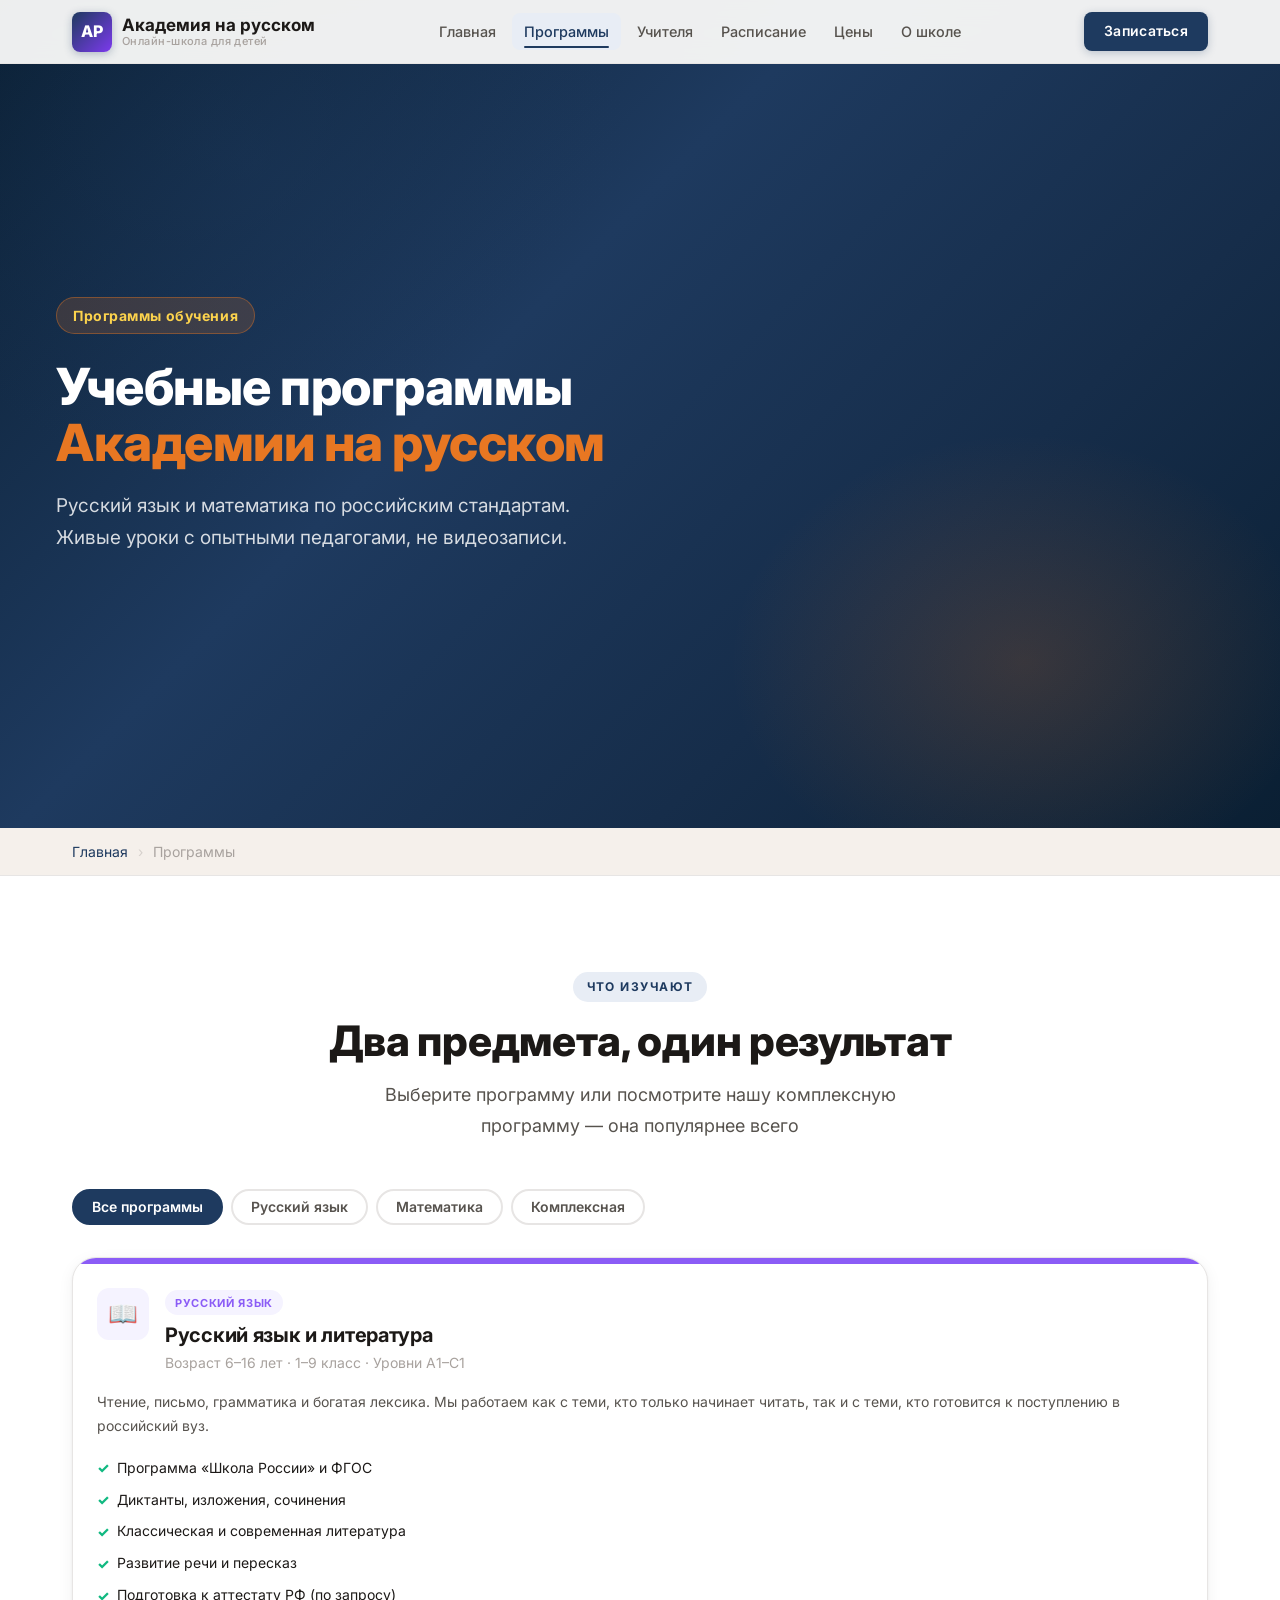
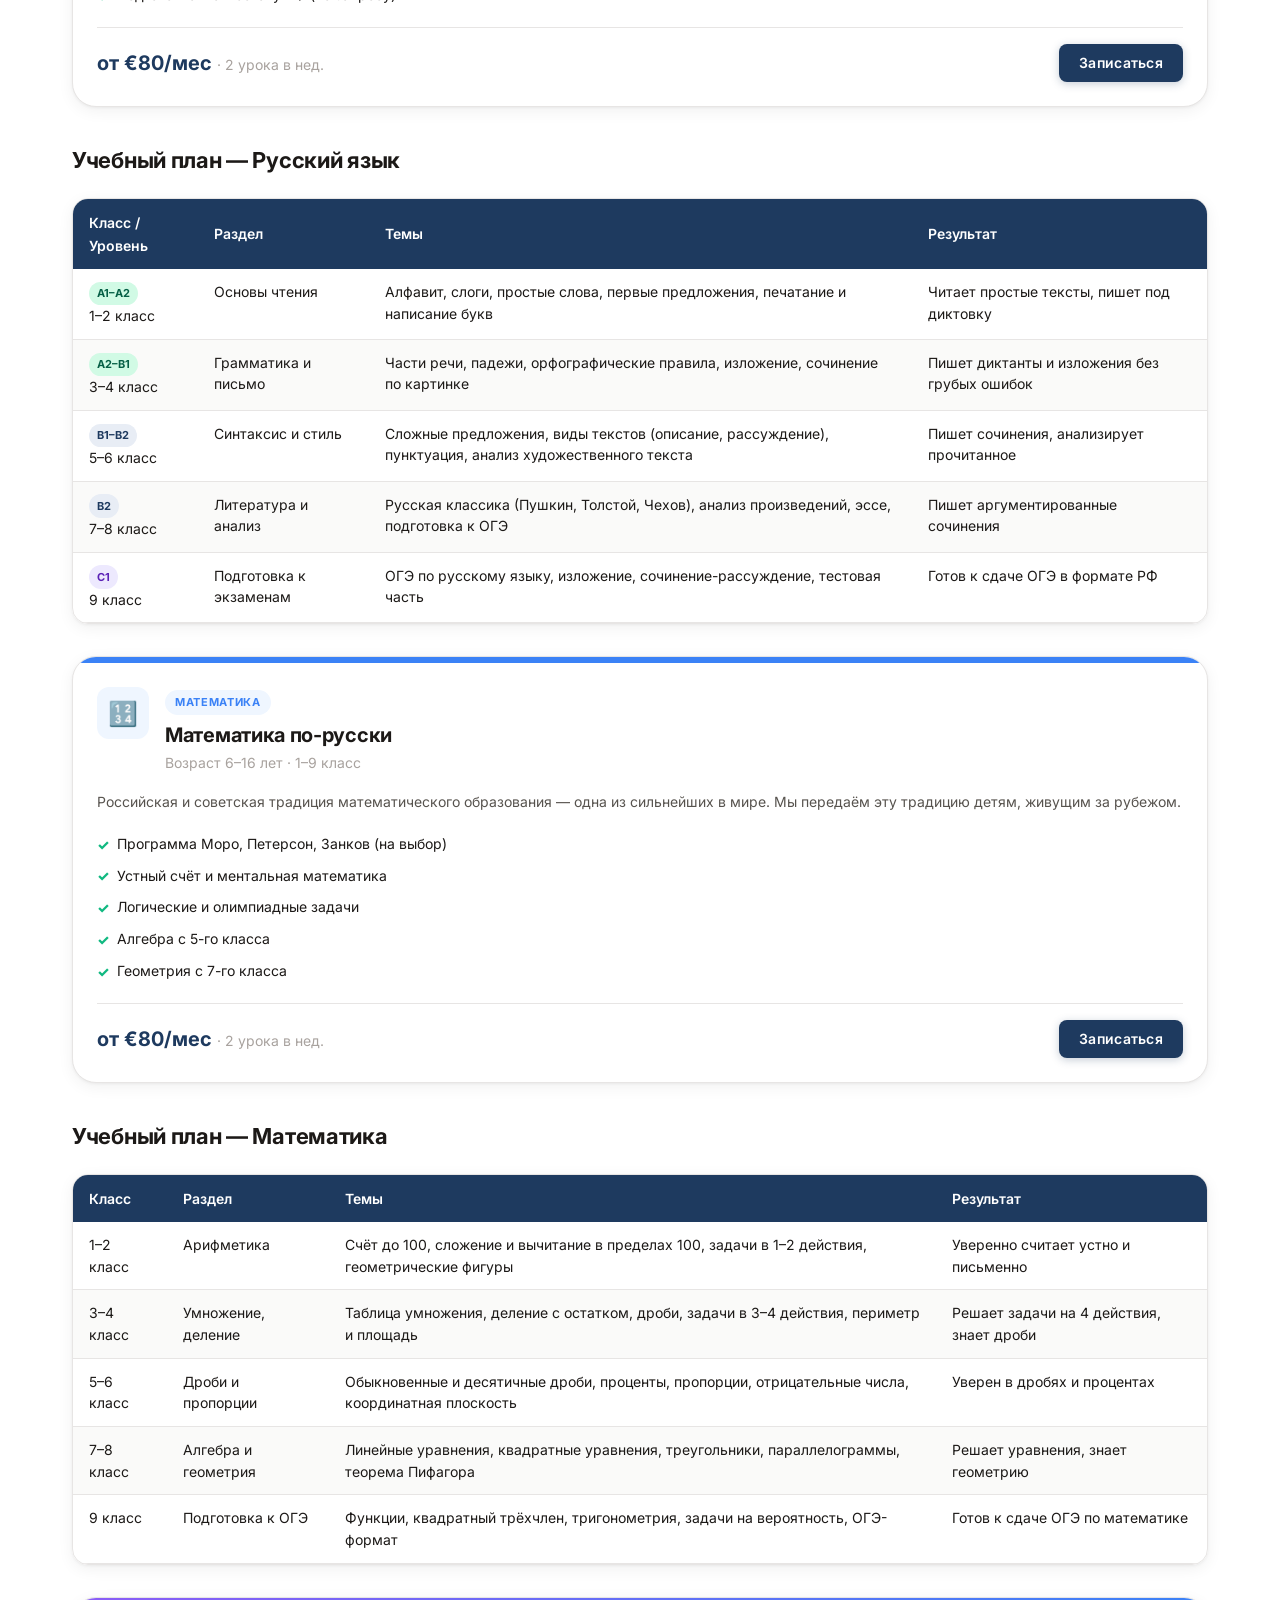
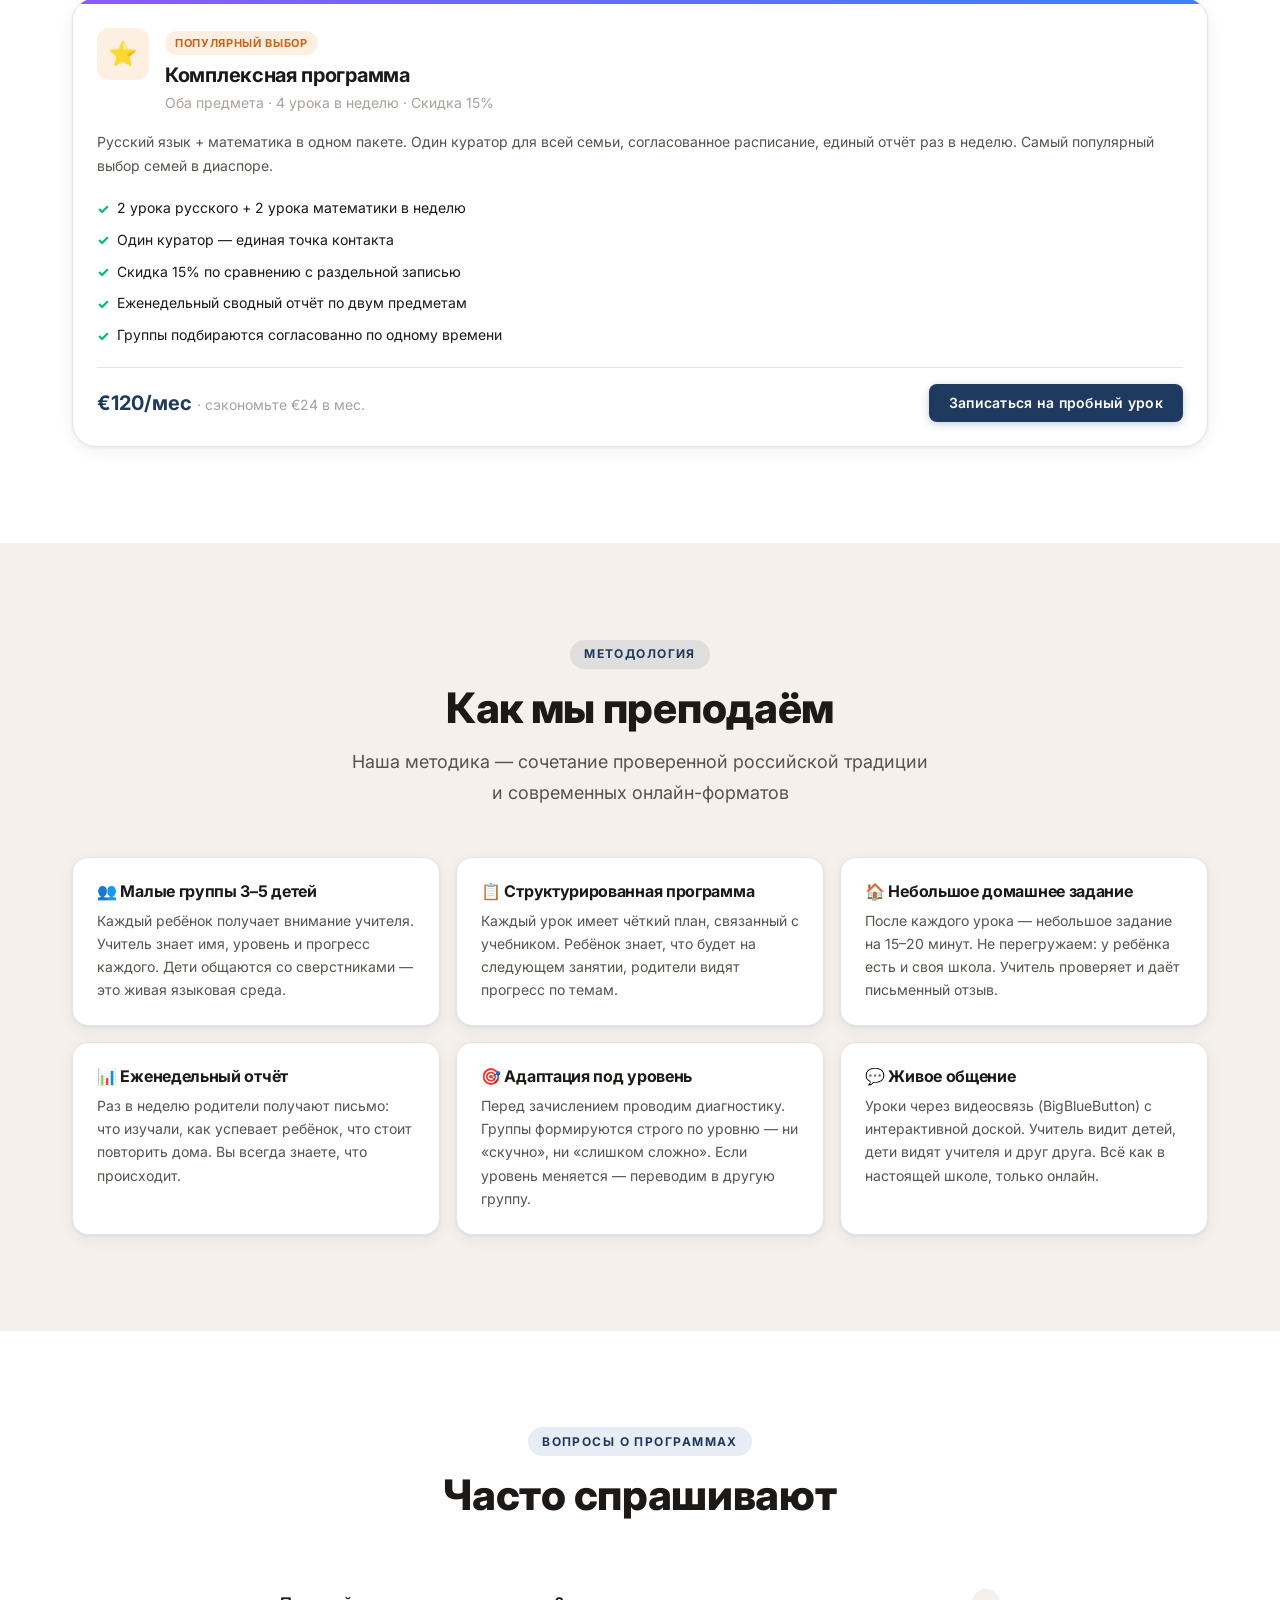
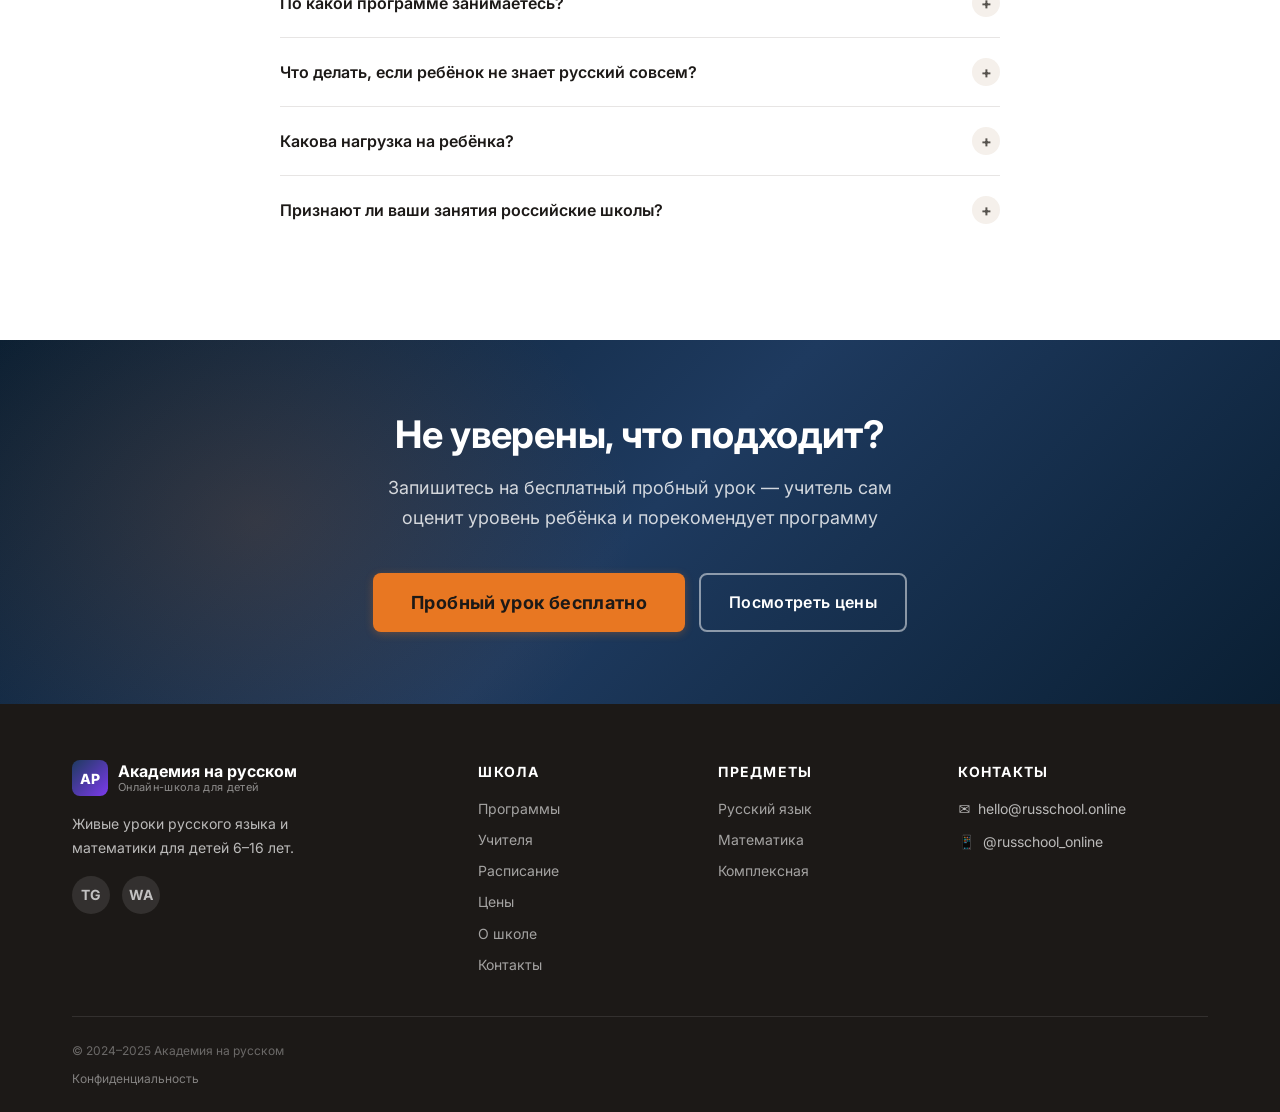
==== commit be161a38: "UI Redesign v3: brand colors #1e3a5f + #E87722, mobile-first, Inter font - Full CSS rewrite (2650 li" ====
--- a/courses.html
+++ b/courses.html
@@ -3,48 +3,59 @@
 <head>
   <meta charset="UTF-8">
   <meta name="viewport" content="width=device-width, initial-scale=1.0">
-  <title>Программы обучения — Русский язык и математика онлайн для детей</title>
-  <meta name="description" content="Подробные программы обучения: русский язык (уровни A1–C1), математика 1–6 класс, комплексная программа. Советская методика. Дети 7–12 лет за рубежом.">
+  <title>Программы обучения — Академия на русском | Русский язык и математика онлайн</title>
+  <meta name="description" content="Подробные программы обучения: русский язык (1–9 класс), математика (1–9 класс), комплексная программа. Живые уроки малыми группами 3–5 детей.">
   <link rel="canonical" href="https://russchool.online/courses.html">
-  <meta property="og:title" content="Программы обучения | Академия на русском">
-  <meta property="og:description" content="Русский язык и математика для детей диаспоры 7–12 лет. Группы 3–5 человек, живые уроки.">
+  <meta property="og:title" content="Программы обучения — Академия на русском">
+  <meta property="og:description" content="Русский язык и математика для детей 6–16 лет. Группы 3–5 человек, живые уроки, расписание под ваш часовой пояс.">
+  <meta property="og:url" content="https://russchool.online/courses.html">
+  <meta property="og:locale" content="ru_RU">
   <link rel="preconnect" href="https://fonts.googleapis.com">
   <link rel="preconnect" href="https://fonts.gstatic.com" crossorigin>
-  <link href="https://fonts.googleapis.com/css2?family=Inter:wght@400;500;600;700&family=Playfair+Display:wght@600;700&display=swap" rel="stylesheet">
+  <link href="https://fonts.googleapis.com/css2?family=Inter:wght@400;500;600;700&display=swap" rel="stylesheet">
   <link rel="stylesheet" href="css/style.css">
   <style>
-    .curriculum-table { width: 100%; border-collapse: collapse; font-size: .9rem; }
+    .curriculum-table { width: 100%; border-collapse: collapse; font-size: .875rem; }
     .curriculum-table th { background: var(--color-primary); color: #fff; padding: .75rem 1rem; text-align: left; font-weight: 600; }
-    .curriculum-table td { padding: .75rem 1rem; border-bottom: 1px solid var(--color-border); vertical-align: top; }
-    .curriculum-table tr:nth-child(even) td { background: var(--color-bg-alt); }
-    .curriculum-table tr:hover td { background: #eef2ff; }
-    .level-badge { display: inline-block; padding: .2rem .6rem; border-radius: var(--radius-full); font-size: .75rem; font-weight: 700; text-transform: uppercase; }
-    .level-badge--a { background: #dcfce7; color: #16a34a; }
-    .level-badge--b { background: #dbeafe; color: #1d4ed8; }
-    .level-badge--c { background: #ede9fe; color: #7c3aed; }
-    .program-tabs { display: flex; gap: .5rem; flex-wrap: wrap; margin-bottom: 2rem; }
-    .program-tab { padding: .5rem 1.25rem; border-radius: var(--radius-full); background: var(--color-bg-alt); border: 2px solid var(--color-border); font-weight: 600; font-size: .9rem; cursor: pointer; transition: all var(--transition); }
-    .program-tab.active, .program-tab:hover { background: var(--color-primary); color: #fff; border-color: var(--color-primary); }
+    .curriculum-table td { padding: .75rem 1rem; border-bottom: 1px solid var(--color-border); vertical-align: top; line-height: 1.55; }
+    .curriculum-table tr:nth-child(even) td { background: var(--color-bg); }
+    .curriculum-table tr:hover td { background: var(--color-primary-light); }
+    .level-badge { display: inline-block; padding: .2rem .5rem; border-radius: var(--radius-full); font-size: 11px; font-weight: 700; text-transform: uppercase; }
+    .level-badge--a { background: #D1FAE5; color: #065F46; }
+    .level-badge--b { background: var(--color-primary-light); color: var(--color-primary); }
+    .level-badge--c { background: #EDE9FE; color: #5B21B6; }
+    .filter-tabs { display: flex; gap: .5rem; flex-wrap: wrap; margin-bottom: 2rem; }
+    .filter-tab { padding: .45rem 1.125rem; border-radius: var(--radius-full); background: var(--color-bg-card); border: 2px solid var(--color-border); font-weight: 600; font-size: .875rem; cursor: pointer; transition: all var(--transition); color: var(--color-text-second); }
+    .filter-tab.active, .filter-tab:hover { background: var(--color-primary); color: #fff; border-color: var(--color-primary); }
+    .course-detail { display: none; }
+    .course-detail.active { display: block; }
+    .method-card { background: var(--color-bg-card); border-radius: var(--radius-lg); padding: 1.5rem; border: 1px solid var(--color-border); box-shadow: var(--shadow-sm); }
+    .method-card h4 { font-size: 1rem; margin-bottom: .5rem; }
+    .method-card p { font-size: .875rem; color: var(--color-text-second); line-height: 1.65; }
+    .method-grid { display: grid; grid-template-columns: 1fr; gap: 1rem; }
+    @media(min-width:768px){ .method-grid { grid-template-columns: repeat(2, 1fr); } }
+    @media(min-width:1024px){ .method-grid { grid-template-columns: repeat(3, 1fr); } }
+    .subject-icon-lg { width: 72px; height: 72px; border-radius: var(--radius-lg); display: flex; align-items: center; justify-content: center; font-size: 2rem; margin-bottom: 1rem; }
   </style>
 </head>
 <body>
 
 <a href="#main" class="skip-link">Перейти к содержимому</a>
 
-<header class="header">
+<header class="header" role="banner">
   <div class="header__inner">
-    <a href="index.html" class="header__logo">
-      <div class="logo__icon">АР</div>
+    <a href="index.html" class="header__logo" aria-label="Академия на русском — главная">
+      <div class="logo__icon" aria-hidden="true">АР</div>
       <div class="logo__text">Академия на русском<span>Онлайн-школа для детей</span></div>
     </a>
-    <nav class="nav">
+    <nav class="nav" aria-label="Основная навигация">
       <ul class="nav__list">
         <li><a href="index.html" class="nav__link">Главная</a></li>
         <li><a href="courses.html" class="nav__link nav__link--active">Программы</a></li>
         <li><a href="teachers.html" class="nav__link">Учителя</a></li>
         <li><a href="schedule.html" class="nav__link">Расписание</a></li>
         <li><a href="prices.html" class="nav__link">Цены</a></li>
-        <li><a href="about.html" class="nav__link">О нас</a></li>
+        <li><a href="about.html" class="nav__link">О школе</a></li>
       </ul>
     </nav>
     <div class="header__actions">
@@ -56,27 +67,29 @@
   </div>
 </header>
 
-<nav class="nav-drawer">
+<nav class="nav-drawer" aria-label="Мобильная навигация">
   <ul class="nav-drawer__list">
     <li><a href="index.html" class="nav-drawer__link">Главная</a></li>
-    <li><a href="courses.html" class="nav-drawer__link nav-drawer__link--active">Программы обучения</a></li>
-    <li><a href="teachers.html" class="nav-drawer__link">Наши учителя</a></li>
+    <li><a href="courses.html" class="nav-drawer__link nav-drawer__link--active">Программы</a></li>
+    <li><a href="teachers.html" class="nav-drawer__link">Учителя</a></li>
     <li><a href="schedule.html" class="nav-drawer__link">Расписание</a></li>
-    <li><a href="prices.html" class="nav-drawer__link">Цены и тарифы</a></li>
+    <li><a href="prices.html" class="nav-drawer__link">Цены</a></li>
     <li><a href="about.html" class="nav-drawer__link">О школе</a></li>
     <li><a href="contacts.html" class="nav-drawer__link">Контакты</a></li>
   </ul>
-  <div class="nav-drawer__cta"><a href="contacts.html" class="btn btn--primary w-full">Записаться на пробный урок</a></div>
+  <div class="nav-drawer__cta"><a href="contacts.html" class="btn btn--accent btn--wide">Записаться на пробный урок</a></div>
 </nav>
 
 <main id="main">
-<!-- HERO SHORT -->
-<section class="hero hero--short">
-  <div class="hero__particles"></div>
+
+<section class="hero hero--short" aria-label="Программы обучения">
+  <div class="hero__bg-glow" aria-hidden="true"></div>
   <div class="hero__content">
-    <div class="hero__badge">Программы обучения</div>
-    <h1 class="hero__title">Учебные программы<br><em>Академии на русском</em></h1>
-    <p class="hero__text">Русский язык и математика по российским стандартам. Советская методика, которая дала миру лучших математиков и литераторов.</p>
+    <div class="hero__main-col">
+      <div class="hero__badge">Программы обучения</div>
+      <h1 class="hero__title">Учебные программы<br><em>Академии на русском</em></h1>
+      <p class="hero__text">Русский язык и математика по российским стандартам. Живые уроки с опытными педагогами, не видеозаписи.</p>
+    </div>
   </div>
 </section>
 
@@ -88,129 +101,94 @@
   </div>
 </div>
 
-<!-- OVERVIEW -->
-<section class="section">
-  <div class="container">
-    <div class="section__header fade-in">
-      <div class="section__label">Что мы преподаём</div>
-      <h2 class="section__title">Два предмета — сильная база</h2>
-      <p class="section__subtitle">Русский язык и математика — это не просто школьные предметы. Это инструменты мышления, которые открывают двери в любые вузы мира.</p>
-    </div>
-    <div class="benefits-grid">
-      <div class="benefit-card fade-in">
-        <div class="benefit-card__icon">📖</div>
-        <h3 class="benefit-card__title">Программа «Школа России»</h3>
-        <p class="benefit-card__text">Официальная программа ФГОС, признанная государством РФ. Ребёнок сможет перейти в российскую школу без потерь или сдать аттестат.</p>
-      </div>
-      <div class="benefit-card fade-in">
-        <div class="benefit-card__icon">🧮</div>
-        <h3 class="benefit-card__title">Математика Моро и Петерсон</h3>
-        <p class="benefit-card__text">Два подхода: классический Моро для системного освоения и Петерсон для нестандартного мышления. Дети опережают сверстников из местных школ.</p>
-      </div>
-      <div class="benefit-card fade-in">
-        <div class="benefit-card__icon">🎯</div>
-        <h3 class="benefit-card__title">Индивидуальная траектория</h3>
-        <p class="benefit-card__text">Перед началом — тестирование. Каждый ребёнок попадает в группу по своему уровню, не «средней» группы, которая никому не подходит.</p>
-      </div>
-    </div>
-  </div>
-</section>
-
-<!-- RUSSIAN LANGUAGE -->
-<section class="section section--alt" id="russian">
-  <div class="container">
-    <div class="section__header fade-in">
-      <div class="section__label">Предмет 1</div>
-      <h2 class="section__title">Русский язык и литература</h2>
-      <p class="section__subtitle">От знакомства с буквами до сочинений и анализа текста. Программа строится вокруг живого языка, а не механического запоминания правил.</p>
-    </div>
-
-    <div style="display:grid;grid-template-columns:1fr;gap:2rem;" class="fade-in">
-      <!-- Levels -->
-      <div>
-        <h3 style="margin-bottom:1.25rem;">Уровни и возраст</h3>
-        <div style="display:flex;flex-direction:column;gap:.75rem;">
-          <div class="step">
-            <div class="step__num" style="background:#16a34a;font-size:.875rem;">A1</div>
-            <div class="step__content">
-              <h4 class="step__title">Начальный · 7–8 лет</h4>
-              <p class="step__text">Ребёнок говорит, но почти не читает и не пишет. Учимся алфавиту, слогам, простым словам. Цель — самостоятельное чтение простых текстов.</p>
-            </div>
-          </div>
-          <div class="step">
-            <div class="step__num" style="background:#1d4ed8;font-size:.875rem;">A2</div>
-            <div class="step__content">
-              <h4 class="step__title">Элементарный · 8–9 лет</h4>
-              <p class="step__text">Чтение несложных текстов, письмо под диктовку, базовая грамматика (существительные, глаголы, падежи). Словарный запас 500–800 слов.</p>
-            </div>
-          </div>
-          <div class="step">
-            <div class="step__num" style="background:#1d4ed8;font-size:.875rem;">B1</div>
-            <div class="step__content">
-              <h4 class="step__title">Средний · 9–10 лет</h4>
-              <p class="step__text">Диктанты, пересказ, сочинения по плану. Полный набор частей речи, орфография. Первые литературные тексты (Носов, Драгунский, Успенский).</p>
-            </div>
-          </div>
-          <div class="step">
-            <div class="step__num" style="background:#7c3aed;font-size:.875rem;">B2</div>
-            <div class="step__content">
-              <h4 class="step__title">Выше среднего · 10–11 лет</h4>
-              <p class="step__text">Анализ текста, свободные сочинения, стилистика. Классическая литература: Пушкин, Тургенев, Чехов в адаптации. Подготовка к аттестату.</p>
-            </div>
-          </div>
-          <div class="step">
-            <div class="step__num" style="background:#7c3aed;font-size:.875rem;">C1</div>
-            <div class="step__content">
-              <h4 class="step__title">Продвинутый · 11–12 лет</h4>
-              <p class="step__text">Полноценные сочинения, работа с оригинальными текстами, риторика. Уровень 5–6 класса российской школы. Аттестация при посольской школе.</p>
-            </div>
-          </div>
-        </div>
-      </div>
-
-      <!-- Curriculum table -->
-      <div>
-        <h3 style="margin-bottom:1.25rem;">Чему учим на каждом уровне</h3>
-        <div style="overflow-x:auto;">
-          <table class="curriculum-table">
+<!-- ========== ФИЛЬТРЫ + ПРОГРАММЫ ========== -->
+<section class="section section--white" id="programs">
+  <div class="container">
+    <div class="section__header fade-in-up">
+      <div class="section__label">Что изучают</div>
+      <h2 class="section__title">Два предмета, один результат</h2>
+      <p class="section__subtitle">Выберите программу или посмотрите нашу комплексную программу — она популярнее всего</p>
+    </div>
+
+    <div class="filter-tabs" role="tablist" aria-label="Фильтр программ">
+      <button class="filter-tab active" role="tab" aria-selected="true" onclick="showCourse('all', this)">Все программы</button>
+      <button class="filter-tab" role="tab" aria-selected="false" onclick="showCourse('russian', this)">Русский язык</button>
+      <button class="filter-tab" role="tab" aria-selected="false" onclick="showCourse('math', this)">Математика</button>
+      <button class="filter-tab" role="tab" aria-selected="false" onclick="showCourse('combo', this)">Комплексная</button>
+    </div>
+
+    <!-- РУССКИЙ ЯЗЫК -->
+    <div id="course-russian" class="course-detail active">
+      <div style="display:grid;grid-template-columns:1fr;gap:2rem" id="ruGrid">
+        <article class="subject-card subject-card--ru fade-in-up" id="russian">
+          <div class="subject-card__top"></div>
+          <div class="subject-card__header">
+            <div class="subject-card__icon">📖</div>
+            <div class="subject-card__meta">
+              <div class="subject-card__badge">Русский язык</div>
+              <h2 class="subject-card__title">Русский язык и литература</h2>
+              <div class="subject-card__ages">Возраст 6–16 лет · 1–9 класс · Уровни A1–C1</div>
+            </div>
+          </div>
+          <div class="subject-card__body">
+            <p class="subject-card__desc">Чтение, письмо, грамматика и богатая лексика. Мы работаем как с теми, кто только начинает читать, так и с теми, кто готовится к поступлению в российский вуз.</p>
+            <ul class="subject-card__features">
+              <li class="subject-feature">Программа «Школа России» и ФГОС</li>
+              <li class="subject-feature">Диктанты, изложения, сочинения</li>
+              <li class="subject-feature">Классическая и современная литература</li>
+              <li class="subject-feature">Развитие речи и пересказ</li>
+              <li class="subject-feature">Подготовка к аттестату РФ (по запросу)</li>
+            </ul>
+            <div class="subject-card__footer">
+              <div class="subject-card__price">от €80/мес <span>· 2 урока в нед.</span></div>
+              <a href="contacts.html" class="btn btn--primary btn--sm">Записаться</a>
+            </div>
+          </div>
+        </article>
+      </div>
+
+      <div style="margin-top:2.5rem">
+        <h3 style="font-size:1.375rem;margin-bottom:1.5rem;font-weight:700">Учебный план — Русский язык</h3>
+        <div class="schedule-wrapper">
+          <table class="curriculum-table" aria-label="Учебный план по русскому языку">
             <thead>
               <tr>
-                <th>Уровень</th>
-                <th>Грамматика</th>
-                <th>Письмо</th>
-                <th>Чтение</th>
+                <th>Класс / Уровень</th>
+                <th>Раздел</th>
+                <th>Темы</th>
+                <th>Результат</th>
               </tr>
             </thead>
             <tbody>
               <tr>
-                <td><span class="level-badge level-badge--a">A1</span></td>
-                <td>Алфавит, буквосочетания, ударение</td>
-                <td>Прописи, списывание</td>
-                <td>Слоги, простые слова</td>
-              </tr>
-              <tr>
-                <td><span class="level-badge level-badge--a">A2</span></td>
-                <td>Существительное, глагол, падежи (Им., Вин.)</td>
-                <td>Диктанты 20–30 слов</td>
-                <td>Рассказы 1–2 стр.</td>
-              </tr>
-              <tr>
-                <td><span class="level-badge level-badge--b">B1</span></td>
-                <td>Все части речи, падежная система</td>
-                <td>Диктанты 50+ слов, изложения</td>
-                <td>Повести, пересказ</td>
-              </tr>
-              <tr>
-                <td><span class="level-badge level-badge--b">B2</span></td>
-                <td>Сложное предложение, обороты</td>
-                <td>Сочинения 150–300 слов</td>
-                <td>Классика в адаптации</td>
-              </tr>
-              <tr>
-                <td><span class="level-badge level-badge--c">C1</span></td>
-                <td>Синтаксис, стилистика</td>
-                <td>Сочинения 500+ слов, эссе</td>
-                <td>Оригинальные тексты</td>
+                <td><span class="level-badge level-badge--a">A1–A2</span><br>1–2 класс</td>
+                <td>Основы чтения</td>
+                <td>Алфавит, слоги, простые слова, первые предложения, печатание и написание букв</td>
+                <td>Читает простые тексты, пишет под диктовку</td>
+              </tr>
+              <tr>
+                <td><span class="level-badge level-badge--a">A2–B1</span><br>3–4 класс</td>
+                <td>Грамматика и письмо</td>
+                <td>Части речи, падежи, орфографические правила, изложение, сочинение по картинке</td>
+                <td>Пишет диктанты и изложения без грубых ошибок</td>
+              </tr>
+              <tr>
+                <td><span class="level-badge level-badge--b">B1–B2</span><br>5–6 класс</td>
+                <td>Синтаксис и стиль</td>
+                <td>Сложные предложения, виды текстов (описание, рассуждение), пунктуация, анализ художественного текста</td>
+                <td>Пишет сочинения, анализирует прочитанное</td>
+              </tr>
+              <tr>
+                <td><span class="level-badge level-badge--b">B2</span><br>7–8 класс</td>
+                <td>Литература и анализ</td>
+                <td>Русская классика (Пушкин, Толстой, Чехов), анализ произведений, эссе, подготовка к ОГЭ</td>
+                <td>Пишет аргументированные сочинения</td>
+              </tr>
+              <tr>
+                <td><span class="level-badge level-badge--c">C1</span><br>9 класс</td>
+                <td>Подготовка к экзаменам</td>
+                <td>ОГЭ по русскому языку, изложение, сочинение-рассуждение, тестовая часть</td>
+                <td>Готов к сдаче ОГЭ в формате РФ</td>
               </tr>
             </tbody>
           </table>
@@ -218,179 +196,238 @@
       </div>
     </div>
 
-    <div class="trial-banner mt-4 fade-in">
-      <div>
-        <h3>Не знаете уровень ребёнка?</h3>
-        <p>Запишитесь на бесплатный пробный урок. Учитель сам определит уровень и подберёт группу за 30 минут.</p>
-      </div>
-      <a href="contacts.html" class="btn btn--primary" style="white-space:nowrap;">Пробный урок →</a>
-    </div>
+    <!-- МАТЕМАТИКА -->
+    <div id="course-math" class="course-detail active">
+      <div style="display:grid;grid-template-columns:1fr;gap:2rem;margin-top:2rem">
+        <article class="subject-card subject-card--math fade-in-up" id="math">
+          <div class="subject-card__top"></div>
+          <div class="subject-card__header">
+            <div class="subject-card__icon">🔢</div>
+            <div class="subject-card__meta">
+              <div class="subject-card__badge">Математика</div>
+              <h2 class="subject-card__title">Математика по-русски</h2>
+              <div class="subject-card__ages">Возраст 6–16 лет · 1–9 класс</div>
+            </div>
+          </div>
+          <div class="subject-card__body">
+            <p class="subject-card__desc">Российская и советская традиция математического образования — одна из сильнейших в мире. Мы передаём эту традицию детям, живущим за рубежом.</p>
+            <ul class="subject-card__features">
+              <li class="subject-feature">Программа Моро, Петерсон, Занков (на выбор)</li>
+              <li class="subject-feature">Устный счёт и ментальная математика</li>
+              <li class="subject-feature">Логические и олимпиадные задачи</li>
+              <li class="subject-feature">Алгебра с 5-го класса</li>
+              <li class="subject-feature">Геометрия с 7-го класса</li>
+            </ul>
+            <div class="subject-card__footer">
+              <div class="subject-card__price">от €80/мес <span>· 2 урока в нед.</span></div>
+              <a href="contacts.html" class="btn btn--primary btn--sm">Записаться</a>
+            </div>
+          </div>
+        </article>
+      </div>
+
+      <div style="margin-top:2.5rem">
+        <h3 style="font-size:1.375rem;margin-bottom:1.5rem;font-weight:700">Учебный план — Математика</h3>
+        <div class="schedule-wrapper">
+          <table class="curriculum-table" aria-label="Учебный план по математике">
+            <thead>
+              <tr>
+                <th>Класс</th>
+                <th>Раздел</th>
+                <th>Темы</th>
+                <th>Результат</th>
+              </tr>
+            </thead>
+            <tbody>
+              <tr>
+                <td>1–2 класс</td>
+                <td>Арифметика</td>
+                <td>Счёт до 100, сложение и вычитание в пределах 100, задачи в 1–2 действия, геометрические фигуры</td>
+                <td>Уверенно считает устно и письменно</td>
+              </tr>
+              <tr>
+                <td>3–4 класс</td>
+                <td>Умножение, деление</td>
+                <td>Таблица умножения, деление с остатком, дроби, задачи в 3–4 действия, периметр и площадь</td>
+                <td>Решает задачи на 4 действия, знает дроби</td>
+              </tr>
+              <tr>
+                <td>5–6 класс</td>
+                <td>Дроби и пропорции</td>
+                <td>Обыкновенные и десятичные дроби, проценты, пропорции, отрицательные числа, координатная плоскость</td>
+                <td>Уверен в дробях и процентах</td>
+              </tr>
+              <tr>
+                <td>7–8 класс</td>
+                <td>Алгебра и геометрия</td>
+                <td>Линейные уравнения, квадратные уравнения, треугольники, параллелограммы, теорема Пифагора</td>
+                <td>Решает уравнения, знает геометрию</td>
+              </tr>
+              <tr>
+                <td>9 класс</td>
+                <td>Подготовка к ОГЭ</td>
+                <td>Функции, квадратный трёхчлен, тригонометрия, задачи на вероятность, ОГЭ-формат</td>
+                <td>Готов к сдаче ОГЭ по математике</td>
+              </tr>
+            </tbody>
+          </table>
+        </div>
+      </div>
+    </div>
+
+    <!-- КОМПЛЕКСНАЯ -->
+    <div id="course-combo" class="course-detail active">
+      <div style="margin-top:2rem">
+        <article class="subject-card subject-card--combo fade-in-up" id="combo">
+          <div class="subject-card__top"></div>
+          <div class="subject-card__header">
+            <div class="subject-card__icon">⭐</div>
+            <div class="subject-card__meta">
+              <div class="subject-card__badge">Популярный выбор</div>
+              <h2 class="subject-card__title">Комплексная программа</h2>
+              <div class="subject-card__ages">Оба предмета · 4 урока в неделю · Скидка 15%</div>
+            </div>
+          </div>
+          <div class="subject-card__body">
+            <p class="subject-card__desc">Русский язык + математика в одном пакете. Один куратор для всей семьи, согласованное расписание, единый отчёт раз в неделю. Самый популярный выбор семей в диаспоре.</p>
+            <ul class="subject-card__features">
+              <li class="subject-feature">2 урока русского + 2 урока математики в неделю</li>
+              <li class="subject-feature">Один куратор — единая точка контакта</li>
+              <li class="subject-feature">Скидка 15% по сравнению с раздельной записью</li>
+              <li class="subject-feature">Еженедельный сводный отчёт по двум предметам</li>
+              <li class="subject-feature">Группы подбираются согласованно по одному времени</li>
+            </ul>
+            <div class="subject-card__footer">
+              <div class="subject-card__price">€120/мес <span>· сэкономьте €24 в мес.</span></div>
+              <a href="contacts.html" class="btn btn--primary btn--sm">Записаться на пробный урок</a>
+            </div>
+          </div>
+        </article>
+      </div>
+    </div>
+
   </div>
 </section>
 
-<!-- MATH -->
-<section class="section" id="math">
-  <div class="container">
-    <div class="section__header fade-in">
-      <div class="section__label">Предмет 2</div>
-      <h2 class="section__title">Математика по-русски</h2>
-      <p class="section__subtitle">Российская школа математики — одна из лучших в мире. Ваш ребёнок будет впереди сверстников в любой стране.</p>
-    </div>
-
-    <div class="benefits-grid fade-in">
-      <div class="benefit-card">
-        <div class="benefit-card__icon">🔢</div>
-        <h3 class="benefit-card__title">1–2 класс: Арифметика</h3>
-        <p class="benefit-card__text">Счёт до 100 и 1000, сложение и вычитание столбиком, таблица умножения. Устный счёт — в уме, без калькулятора. Задачи на время и расстояние.</p>
-      </div>
-      <div class="benefit-card">
-        <div class="benefit-card__icon">✖</div>
-        <h3 class="benefit-card__title">3–4 класс: Четыре действия</h3>
-        <p class="benefit-card__text">Умножение и деление многозначных чисел. Дроби, доли. Периметр и площадь. Задачи в два-три действия. Олимпиадные задачи начального уровня.</p>
-      </div>
-      <div class="benefit-card">
-        <div class="benefit-card__icon">📐</div>
-        <h3 class="benefit-card__title">5–6 класс: Начало алгебры</h3>
-        <p class="benefit-card__text">Обыкновенные и десятичные дроби, проценты, пропорции. Основы геометрии: треугольник, окружность, теорема Пифагора. Переменные и уравнения.</p>
-      </div>
-    </div>
-
-    <div class="notice mt-4 fade-in">
-      <strong>Советская методика:</strong> мы делаем упор на понимание, а не на алгоритм. Ребёнок знает, почему, а не только как. Это даёт гибкость в решении нестандартных задач — то, что ценят международные олимпиады.
+<!-- ========== МЕТОДОЛОГИЯ ========== -->
+<section class="section section--warm" id="methodology">
+  <div class="container">
+    <div class="section__header fade-in-up">
+      <div class="section__label">Методология</div>
+      <h2 class="section__title">Как мы преподаём</h2>
+      <p class="section__subtitle">Наша методика — сочетание проверенной российской традиции и современных онлайн-форматов</p>
+    </div>
+    <div class="method-grid">
+      <div class="method-card fade-in-up">
+        <h4>👥 Малые группы 3–5 детей</h4>
+        <p>Каждый ребёнок получает внимание учителя. Учитель знает имя, уровень и прогресс каждого. Дети общаются со сверстниками — это живая языковая среда.</p>
+      </div>
+      <div class="method-card fade-in-up">
+        <h4>📋 Структурированная программа</h4>
+        <p>Каждый урок имеет чёткий план, связанный с учебником. Ребёнок знает, что будет на следующем занятии, родители видят прогресс по темам.</p>
+      </div>
+      <div class="method-card fade-in-up">
+        <h4>🏠 Небольшое домашнее задание</h4>
+        <p>После каждого урока — небольшое задание на 15–20 минут. Не перегружаем: у ребёнка есть и своя школа. Учитель проверяет и даёт письменный отзыв.</p>
+      </div>
+      <div class="method-card fade-in-up">
+        <h4>📊 Еженедельный отчёт</h4>
+        <p>Раз в неделю родители получают письмо: что изучали, как успевает ребёнок, что стоит повторить дома. Вы всегда знаете, что происходит.</p>
+      </div>
+      <div class="method-card fade-in-up">
+        <h4>🎯 Адаптация под уровень</h4>
+        <p>Перед зачислением проводим диагностику. Группы формируются строго по уровню — ни «скучно», ни «слишком сложно». Если уровень меняется — переводим в другую группу.</p>
+      </div>
+      <div class="method-card fade-in-up">
+        <h4>💬 Живое общение</h4>
+        <p>Уроки через видеосвязь (BigBlueButton) с интерактивной доской. Учитель видит детей, дети видят учителя и друг друга. Всё как в настоящей школе, только онлайн.</p>
+      </div>
     </div>
   </div>
 </section>
 
-<!-- COMBO -->
-<section class="section section--alt" id="combo">
-  <div class="container">
-    <div class="section__header fade-in">
-      <div class="section__label">Лучший выбор</div>
-      <h2 class="section__title">Комплексная программа</h2>
-      <p class="section__subtitle">Русский язык + математика. 4 урока в неделю, один куратор, скидка 15%.</p>
-    </div>
-    <div style="max-width:720px;margin:0 auto;">
-      <div class="step fade-in">
-        <div class="step__num">ПН</div>
-        <div class="step__content">
-          <h3 class="step__title">Понедельник — Русский язык</h3>
-          <p class="step__text">Новая тема по грамматике, работа с текстом. Домашнее задание на среду.</p>
-        </div>
-      </div>
-      <div class="step fade-in" style="margin-top:.75rem;">
-        <div class="step__num">СР</div>
-        <div class="step__content">
-          <h3 class="step__title">Среда — Математика</h3>
-          <p class="step__text">Новая тема или закрепление. Разбор домашних заданий. Олимпиадная задача.</p>
-        </div>
-      </div>
-      <div class="step fade-in" style="margin-top:.75rem;">
-        <div class="step__num">ЧТ</div>
-        <div class="step__content">
-          <h3 class="step__title">Четверг — Русский язык</h3>
-          <p class="step__text">Диктант, изложение или сочинение. Проверка домашнего задания.</p>
-        </div>
-      </div>
-      <div class="step fade-in" style="margin-top:.75rem;">
-        <div class="step__num">СБ</div>
-        <div class="step__content">
-          <h3 class="step__title">Суббота — Математика</h3>
-          <p class="step__text">Контрольная работа или повторение. Новые задачи, подготовка к следующей неделе.</p>
-        </div>
-      </div>
-    </div>
-    <div class="text-center mt-4 fade-in">
-      <a href="contacts.html" class="btn btn--primary btn--lg">Записаться на комплексную программу</a>
-      <p style="margin-top:.75rem;font-size:.875rem;color:var(--color-text-light)">Пробный урок по каждому предмету — бесплатно</p>
+<!-- ========== FAQ ========== -->
+<section class="section section--white">
+  <div class="container">
+    <div class="section__header fade-in-up">
+      <div class="section__label">Вопросы о программах</div>
+      <h2 class="section__title">Часто спрашивают</h2>
+    </div>
+    <div class="faq-list fade-in-up">
+      <div class="faq-item">
+        <button class="faq-question" aria-expanded="false">По какой программе занимаетесь? <span class="faq-question__icon">+</span></button>
+        <div class="faq-answer">Мы работаем по официальной российской программе ФГОС и используем учебники, которые используются в российских школах: «Школа России» и «Перспектива» (русский язык), Моро и Петерсон (математика). По желанию родителей можем адаптировать программу.</div>
+      </div>
+      <div class="faq-item">
+        <button class="faq-question" aria-expanded="false">Что делать, если ребёнок не знает русский совсем? <span class="faq-question__icon">+</span></button>
+        <div class="faq-answer">У нас есть группы для детей-наследников (Heritage Russian), которые слышат русский дома, но не учились писать. Отдельные группы для «нулевого» уровня — с игровым методом и очень медленным темпом освоения письма.</div>
+      </div>
+      <div class="faq-item">
+        <button class="faq-question" aria-expanded="false">Какова нагрузка на ребёнка? <span class="faq-question__icon">+</span></button>
+        <div class="faq-answer">2 урока в неделю по 45 минут (или 25–30 мин для малышей 6–7 лет) + домашнее задание 15–20 минут после каждого урока. Итого около 2,5–3 часа учёбы с нами в неделю. Мы специально не перегружаем — у детей есть своя школа.</div>
+      </div>
+      <div class="faq-item">
+        <button class="faq-question" aria-expanded="false">Признают ли ваши занятия российские школы? <span class="faq-question__icon">+</span></button>
+        <div class="faq-answer">Мы не аккредитованная школа и не выдаём официальных аттестатов. Мы — дополнительное образование, которое помогает сохранить язык и знания. Если вам нужен аттестат РФ, мы можем помочь с подготовкой к экстернат-экзаменам.</div>
+      </div>
     </div>
   </div>
 </section>
 
-<!-- ATTESTAT -->
-<section class="section" id="attestat">
-  <div class="container">
-    <div class="section__header fade-in">
-      <div class="section__label">Дополнительно</div>
-      <h2 class="section__title">Подготовка к аттестату РФ</h2>
-    </div>
-    <div style="max-width:720px;margin:0 auto;" class="fade-in">
-      <p style="color:var(--color-text-light);line-height:1.8;margin-bottom:1.5rem;">
-        Если ваша семья планирует вернуться в Россию, или ребёнок хочет поступить в российский вуз — мы готовим к аттестации по программе ФГОС. Это отдельная услуга, не включённая в базовые тарифы.
-      </p>
-      <div class="benefits-grid" style="grid-template-columns:1fr 1fr;">
-        <div class="benefit-card">
-          <div class="benefit-card__icon">📋</div>
-          <h3 class="benefit-card__title">Промежуточная аттестация</h3>
-          <p class="benefit-card__text">Переход из класса в класс. Ребёнок сдаёт аттестацию при посольской школе или через нашего партнёра в РФ.</p>
-        </div>
-        <div class="benefit-card">
-          <div class="benefit-card__icon">🎓</div>
-          <h3 class="benefit-card__title">Итоговая аттестация</h3>
-          <p class="benefit-card__text">Подготовка к ОГЭ/ЕГЭ по русскому языку. Начинаем за 12–18 месяцев до экзамена.</p>
-        </div>
-      </div>
-      <a href="contacts.html" class="btn btn--outline mt-3">Узнать об аттестации →</a>
+<!-- ========== CTA ========== -->
+<section class="cta-section">
+  <div class="container">
+    <h2 class="fade-in-up">Не уверены, что подходит?</h2>
+    <p class="fade-in-up">Запишитесь на бесплатный пробный урок — учитель сам оценит уровень ребёнка и порекомендует программу</p>
+    <div class="btn-group fade-in-up" style="justify-content:center">
+      <a href="contacts.html" class="btn btn--accent btn--lg">Пробный урок бесплатно</a>
+      <a href="prices.html" class="btn btn--outline-white">Посмотреть цены</a>
     </div>
   </div>
 </section>
 
-<section class="cta-section">
-  <div class="container">
-    <h2>Выберите программу</h2>
-    <p>Первый шаг — бесплатный пробный урок.<br>Учитель определит уровень и подберёт подходящую группу.</p>
-    <div class="btn-group">
-      <a href="contacts.html" class="btn btn--accent btn--lg">Записаться на пробный урок</a>
-      <a href="prices.html" class="btn btn--outline-white btn--lg">Посмотреть цены</a>
-    </div>
-  </div>
-</section>
 </main>
 
-<footer class="footer">
+<footer class="footer" role="contentinfo">
   <div class="container">
     <div class="footer__grid">
       <div class="footer__brand">
-        <div class="footer__logo">
-          <div style="display:flex;align-items:center;gap:.625rem;">
-            <div class="logo__icon">АР</div>
-            <span style="font-family:var(--font-heading);font-size:1rem;font-weight:700;color:#fff;">Академия на русском</span>
-          </div>
-        </div>
-        <p class="footer__tagline">Школа на русском языке для детей русскоязычной диаспоры. Русский язык и математика, возраст 7–12 лет.</p>
-      </div>
-      <div>
-        <div class="footer__col-title">Школа</div>
-        <ul class="footer__links">
-          <li><a href="about.html">О нас</a></li>
-          <li><a href="teachers.html">Учителя</a></li>
-          <li><a href="courses.html">Программы</a></li>
-          <li><a href="schedule.html">Расписание</a></li>
-          <li><a href="prices.html">Цены</a></li>
-        </ul>
-      </div>
-      <div>
-        <div class="footer__col-title">Программы</div>
-        <ul class="footer__links">
-          <li><a href="courses.html#russian">Русский язык</a></li>
-          <li><a href="courses.html#math">Математика</a></li>
-          <li><a href="courses.html#combo">Комплексная</a></li>
-          <li><a href="courses.html#attestat">Аттестат РФ</a></li>
-        </ul>
-      </div>
-      <div>
-        <div class="footer__col-title">Контакты</div>
-        <div class="footer__contacts">
-          <div class="footer__contact"><span>✈</span><a href="https://t.me/russchoolonline">@russchoolonline</a></div>
-          <div class="footer__contact"><span>@</span><a href="mailto:hello@russchool.online">hello@russchool.online</a></div>
-        </div>
-      </div>
-    </div>
-    <div class="footer__bottom">
-      <span>© 2024–2026 Академия на русском</span>
-    </div>
+        <a href="index.html" class="footer__logo-link">
+          <div class="footer__logo-icon" aria-hidden="true">АР</div>
+          <div class="footer__logo-text">Академия на русском<span>Онлайн-школа для детей</span></div>
+        </a>
+        <p class="footer__tagline">Живые уроки русского языка и математики для детей 6–16 лет.</p>
+        <div class="footer__social"><a href="https://t.me/russchool_online" class="social-btn" aria-label="Telegram">TG</a><a href="https://wa.me/79000000000" class="social-btn" aria-label="WhatsApp">WA</a></div>
+      </div>
+      <div><div class="footer__col-title">Школа</div><nav class="footer__links"><a href="courses.html">Программы</a><a href="teachers.html">Учителя</a><a href="schedule.html">Расписание</a><a href="prices.html">Цены</a><a href="about.html">О школе</a><a href="contacts.html">Контакты</a></nav></div>
+      <div><div class="footer__col-title">Предметы</div><div class="footer__links"><a href="#russian">Русский язык</a><a href="#math">Математика</a><a href="#combo">Комплексная</a></div></div>
+      <div><div class="footer__col-title">Контакты</div><div class="footer__contact-item"><span>✉</span><a href="mailto:hello@russchool.online">hello@russchool.online</a></div><div class="footer__contact-item"><span>📱</span><a href="https://t.me/russchool_online">@russchool_online</a></div></div>
+    </div>
+    <div class="footer__bottom"><div>© 2024–2025 Академия на русском</div><div><a href="#">Конфиденциальность</a></div></div>
   </div>
 </footer>
 
+<div class="mobile-cta-bar" id="mobileCta">
+  <a href="contacts.html" class="btn btn--accent">Записаться бесплатно</a>
+  <a href="https://t.me/russchool_online" class="btn btn--tg" target="_blank" rel="noopener">TG</a>
+</div>
+
 <script src="js/main.js"></script>
+<script>
+function showCourse(type, btn) {
+  document.querySelectorAll('.filter-tab').forEach(t => { t.classList.remove('active'); t.setAttribute('aria-selected','false'); });
+  btn.classList.add('active'); btn.setAttribute('aria-selected','true');
+  if (type === 'all') {
+    document.getElementById('course-russian').classList.add('active');
+    document.getElementById('course-math').classList.add('active');
+    document.getElementById('course-combo').classList.add('active');
+  } else {
+    ['russian','math','combo'].forEach(id => {
+      const el = document.getElementById('course-' + id);
+      if (el) el.classList.toggle('active', id === type);
+    });
+  }
+}
+</script>
 </body>
 </html>
--- a/css/style.css
+++ b/css/style.css
@@ -1,570 +1,2248 @@
 /* ============================================================
    АКАДЕМИЯ НА РУССКОМ — style.css
-   Mobile-first, SEO-ready, accessible
-   ============================================================ */
-
-/* --- CSS Variables --- */
+   UI-концепция v2.0: Тёплый + Доверительный + Современный
+   Шрифты: Inter (основной и заголовки)
+   Палитра: #1e3a5f (тёмно-синий) + #E87722 (оранжевый) + Stone фоны
+   Mobile-first, SEO-ready, WCAG 2.1 AA
+   ============================================================ */
+
+/* ============================================================
+   GOOGLE FONTS — шрифт Inter подключается в каждой HTML-странице
+   ============================================================ */
+
+/* ============================================================
+   CSS ПЕРЕМЕННЫЕ
+   ============================================================ */
 :root {
-  --color-primary: #1e40af;
-  --color-primary-light: #3b82f6;
-  --color-primary-dark: #1e3a8a;
-  --color-secondary: #7c3aed;
-  --color-accent: #f59e0b;
-  --color-red: #dc2626;
-  --color-green: #059669;
-  --color-bg: #f8faff;
-  --color-bg-alt: #eef2ff;
-  --color-bg-dark: #0f172a;
-  --color-text: #1e293b;
-  --color-text-light: #64748b;
-  --color-white: #fff;
-  --color-border: #e2e8f0;
-  --font-heading: 'Playfair Display', Georgia, 'Times New Roman', serif;
-  --font-body: 'Inter', -apple-system, BlinkMacSystemFont, 'Segoe UI', sans-serif;
-  --shadow-sm: 0 2px 8px rgba(30,64,175,0.08);
-  --shadow-md: 0 4px 24px rgba(30,64,175,0.12);
-  --shadow-lg: 0 8px 40px rgba(30,64,175,0.16);
-  --radius-sm: 8px;
-  --radius-md: 16px;
-  --radius-lg: 24px;
-  --radius-full: 9999px;
-  --transition: .3s ease;
-  --container-max: 1200px;
-  --header-height: 72px;
-}
-
-/* --- Reset --- */
-*, *::before, *::after { box-sizing: border-box; margin: 0; padding: 0; }
-html { scroll-behavior: smooth; -webkit-text-size-adjust: 100%; }
+  /* --- Основные цвета --- */
+  --color-primary:        #1e3a5f;
+  --color-primary-dark:   #162d4a;
+  --color-primary-light:  #e8edf5;
+  --color-primary-mid:    #2a5080;
+
+  /* --- Акцентный (янтарный) --- */
+  --color-accent:         #E87722;
+  --color-accent-dark:    #c5641a;
+  --color-accent-light:   #fdf0e3;
+
+  /* --- Статусы --- */
+  --color-success:        #10B981;
+  --color-success-light:  #D1FAE5;
+  --color-warning:        #F97316;
+  --color-warning-light:  #FFEDD5;
+  --color-error:          #EF4444;
+  --color-error-light:    #FEE2E2;
+
+  /* --- Фоны --- */
+  --color-bg:             #FAFAF9;
+  --color-bg-card:        #FFFFFF;
+  --color-bg-section:     #F5F0EB;
+  --color-bg-dark:        #1C1917;
+
+  /* --- Текст --- */
+  --color-text:           #1C1917;
+  --color-text-second:    #57534E;
+  --color-text-muted:     #A8A29E;
+  --color-text-inverse:   #FFFFFF;
+
+  /* --- Границы --- */
+  --color-border:         #E7E5E4;
+  --color-border-focus:   #1e3a5f;
+
+  /* --- Предметные цвета --- */
+  --color-subject-ru:     #8B5CF6;
+  --color-subject-ru-bg:  #F5F3FF;
+  --color-subject-math:   #3B82F6;
+  --color-subject-math-bg:#EFF6FF;
+
+  /* --- Шрифты --- */
+  --font-main:    'Inter', -apple-system, system-ui, BlinkMacSystemFont, sans-serif;
+  --font-display: 'Inter', -apple-system, sans-serif;
+  --font-heading: 'Inter', -apple-system, sans-serif;
+
+  /* --- Размеры шрифтов --- */
+  --text-xs:   12px;
+  --text-sm:   14px;
+  --text-base: 16px;
+  --text-lg:   18px;
+  --text-xl:   20px;
+
+  /* --- Тени --- */
+  --shadow-xs:  0 1px 3px rgba(0,0,0,0.04);
+  --shadow-sm:  0 1px 3px rgba(0,0,0,0.05), 0 4px 16px rgba(0,0,0,0.06);
+  --shadow-md:  0 4px 12px rgba(0,0,0,0.08), 0 16px 32px rgba(0,0,0,0.10);
+  --shadow-lg:  0 8px 24px rgba(0,0,0,0.10), 0 24px 48px rgba(0,0,0,0.12);
+  --shadow-primary: 0 4px 16px rgba(30,58,95,0.25);
+
+  /* --- Радиусы --- */
+  --radius-sm:    8px;
+  --radius-md:    12px;
+  --radius-lg:    16px;
+  --radius-xl:    24px;
+  --radius-full:  9999px;
+
+  /* --- Переходы --- */
+  --transition-fast: 0.15s ease;
+  --transition:      0.2s ease;
+  --transition-slow: 0.35s ease;
+
+  /* --- Размеры --- */
+  --container-max:  1200px;
+  --header-height:  64px;
+}
+
+/* ============================================================
+   СБРОС И БАЗОВЫЕ СТИЛИ
+   ============================================================ */
+*, *::before, *::after {
+  box-sizing: border-box;
+  margin: 0;
+  padding: 0;
+}
+
+html {
+  scroll-behavior: smooth;
+  -webkit-text-size-adjust: 100%;
+  font-size: 16px;
+}
+
 body {
-  font-family: var(--font-body);
-  font-size: 1rem;
-  line-height: 1.6;
+  font-family: var(--font-main);
+  font-size: var(--text-base);
+  line-height: 1.65;
   color: var(--color-text);
   background: var(--color-bg);
   overflow-x: hidden;
-}
-img { max-width: 100%; height: auto; display: block; }
-a { color: var(--color-primary); text-decoration: none; transition: color var(--transition); }
+  -webkit-font-smoothing: antialiased;
+  -moz-osx-font-smoothing: grayscale;
+}
+
+img {
+  max-width: 100%;
+  height: auto;
+  display: block;
+}
+
+a {
+  color: var(--color-primary);
+  text-decoration: none;
+  transition: color var(--transition);
+}
+
 a:hover { color: var(--color-primary-dark); }
-h1,h2,h3,h4,h5 { font-family: var(--font-heading); font-weight: 700; line-height: 1.25; color: var(--color-text); }
+
+h1, h2, h3, h4, h5, h6 {
+  font-family: var(--font-display);
+  font-weight: 700;
+  line-height: 1.2;
+  color: var(--color-text);
+  letter-spacing: -0.3px;
+}
+
 ul { list-style: none; }
-button { font-family: var(--font-body); cursor: pointer; border: 0; background: 0; }
-
-/* --- Layout --- */
-.container { width: 100%; max-width: var(--container-max); margin: 0 auto; padding: 0 1rem; }
-.section { padding: 4rem 0; }
-.section--alt { background: var(--color-bg-alt); }
-.section--dark { background: var(--color-bg-dark); color: var(--color-white); }
-.section--dark h2, .section--dark h3, .section--dark h4 { color: var(--color-white); }
-.section__header { text-align: center; margin-bottom: 3rem; }
+button { font-family: var(--font-main); cursor: pointer; border: 0; background: none; }
+
+/* ============================================================
+   LAYOUT
+   ============================================================ */
+.container {
+  width: 100%;
+  max-width: var(--container-max);
+  margin: 0 auto;
+  padding: 0 1rem;
+}
+
+.section {
+  padding: 4rem 0;
+}
+
+.section--warm { background: var(--color-bg-section); }
+.section--light { background: var(--color-primary-light); }
+.section--white { background: var(--color-bg-card); }
+.section--dark {
+  background: var(--color-bg-dark);
+  color: var(--color-text-inverse);
+}
+.section--dark h1,
+.section--dark h2,
+.section--dark h3,
+.section--dark h4 { color: var(--color-text-inverse); }
+
+.section__header {
+  text-align: center;
+  margin-bottom: 2.5rem;
+}
+
 .section__label {
   display: inline-block;
-  font-size: .8rem;
+  font-family: var(--font-main);
+  font-size: var(--text-xs);
   font-weight: 700;
-  letter-spacing: .1em;
+  letter-spacing: 0.12em;
   text-transform: uppercase;
-  color: var(--color-primary-light);
-  margin-bottom: .75rem;
-}
-.section--dark .section__label { color: var(--color-accent); }
-.section__title { font-size: 1.875rem; margin-bottom: 1rem; }
-.section__subtitle { font-size: 1.05rem; color: var(--color-text-light); max-width: 580px; margin: 0 auto; line-height: 1.7; }
-.section--dark .section__subtitle { color: rgba(255,255,255,.7); }
-
-/* --- Skip link (accessibility) --- */
-.skip-link { position: absolute; top: -100%; left: 0; background: var(--color-primary); color: #fff; padding: .5rem 1rem; z-index: 9999; }
+  color: var(--color-primary);
+  background: var(--color-primary-light);
+  padding: 0.3rem 0.875rem;
+  border-radius: var(--radius-full);
+  margin-bottom: 0.875rem;
+}
+
+.section--dark .section__label {
+  color: var(--color-accent);
+  background: rgba(232,119,34,0.15);
+}
+
+.section--warm .section__label {
+  background: rgba(30,58,95,0.1);
+}
+
+.section__title {
+  font-size: clamp(22px, 4vw, 36px);
+  margin-bottom: 0.875rem;
+  font-weight: 800;
+}
+
+.section__subtitle {
+  font-size: var(--text-lg);
+  color: var(--color-text-second);
+  max-width: 580px;
+  margin: 0 auto;
+  line-height: 1.7;
+  font-weight: 400;
+}
+
+.section--dark .section__subtitle {
+  color: rgba(255,255,255,0.7);
+}
+
+/* ============================================================
+   ACCESSIBILITY
+   ============================================================ */
+.skip-link {
+  position: absolute;
+  top: -100%;
+  left: 0;
+  background: var(--color-primary);
+  color: #fff;
+  padding: 0.5rem 1rem;
+  z-index: 9999;
+  border-radius: 0 0 var(--radius-sm) 0;
+}
 .skip-link:focus { top: 0; }
 
-/* --- Buttons --- */
+*:focus-visible {
+  outline: 2px solid var(--color-primary);
+  outline-offset: 2px;
+  border-radius: 4px;
+}
+
+/* ============================================================
+   КНОПКИ
+   ============================================================ */
 .btn {
-  display: inline-flex; align-items: center; gap: .5rem;
-  padding: .75rem 1.75rem;
-  border-radius: var(--radius-full);
-  font-size: .95rem; font-weight: 600;
-  transition: all var(--transition);
-  text-decoration: none; line-height: 1.4;
+  display: inline-flex;
+  align-items: center;
+  justify-content: center;
+  gap: 0.5rem;
+  padding: 0.75rem 1.75rem;
+  border-radius: var(--radius-sm);
+  font-family: var(--font-main);
+  font-size: var(--text-base);
+  font-weight: 600;
+  letter-spacing: 0.02em;
+  line-height: 1.3;
   border: 2px solid transparent;
-}
-.btn--primary { background: var(--color-primary); color: #fff; }
-.btn--primary:hover { background: var(--color-primary-dark); color: #fff; transform: translateY(-1px); box-shadow: var(--shadow-md); }
-.btn--accent { background: var(--color-accent); color: var(--color-bg-dark); }
-.btn--accent:hover { background: #d97706; color: var(--color-bg-dark); transform: translateY(-1px); }
-.btn--outline { background: transparent; border-color: var(--color-primary); color: var(--color-primary); }
-.btn--outline:hover { background: var(--color-primary); color: #fff; }
-.btn--outline-white { background: transparent; border-color: rgba(255,255,255,.6); color: #fff; }
-.btn--outline-white:hover { background: rgba(255,255,255,.15); }
-.btn--white { background: #fff; color: var(--color-primary); }
-.btn--white:hover { background: var(--color-bg-alt); }
-.btn--lg { padding: 1rem 2.5rem; font-size: 1.05rem; }
-.btn--sm { padding: .5rem 1.25rem; font-size: .875rem; }
+  text-decoration: none;
+  cursor: pointer;
+  transition: background var(--transition), transform var(--transition-fast), box-shadow var(--transition), color var(--transition), border-color var(--transition);
+  white-space: nowrap;
+}
+
+.btn:active { transform: translateY(0) scale(0.98); }
+
+/* Primary */
+.btn--primary {
+  background: var(--color-primary);
+  color: #fff;
+  box-shadow: 0 2px 8px rgba(30,58,95,0.25);
+}
+.btn--primary:hover {
+  background: var(--color-primary-dark);
+  color: #fff;
+  box-shadow: var(--shadow-primary);
+  transform: translateY(-1px);
+}
+
+/* Accent (главный CTA) */
+.btn--accent {
+  background: var(--color-accent);
+  color: var(--color-text);
+  box-shadow: 0 2px 8px rgba(232,119,34,0.3);
+  font-weight: 700;
+}
+.btn--accent:hover {
+  background: var(--color-accent-dark);
+  color: var(--color-text);
+  box-shadow: 0 4px 16px rgba(232,119,34,0.4);
+  transform: translateY(-1px);
+}
+
+/* Outline */
+.btn--outline {
+  background: transparent;
+  border-color: var(--color-primary);
+  color: var(--color-primary);
+}
+.btn--outline:hover {
+  background: var(--color-primary);
+  color: #fff;
+  transform: translateY(-1px);
+}
+
+/* Outline white (на тёмном фоне) */
+.btn--outline-white {
+  background: transparent;
+  border-color: rgba(255,255,255,0.5);
+  color: #fff;
+}
+.btn--outline-white:hover {
+  background: rgba(255,255,255,0.15);
+  border-color: rgba(255,255,255,0.8);
+}
+
+/* White (на тёмном фоне) */
+.btn--white {
+  background: #fff;
+  color: var(--color-primary);
+}
+.btn--white:hover {
+  background: var(--color-primary-light);
+  transform: translateY(-1px);
+}
+
+/* Ghost */
+.btn--ghost {
+  background: transparent;
+  color: var(--color-text-second);
+  border-color: var(--color-border);
+}
+.btn--ghost:hover {
+  background: var(--color-bg-section);
+  color: var(--color-text);
+  border-color: var(--color-text-muted);
+}
+
+/* Messenger */
 .btn--tg { background: #229ED9; color: #fff; }
-.btn--tg:hover { background: #1a8bbf; color: #fff; }
+.btn--tg:hover { background: #1a8bbf; color: #fff; transform: translateY(-1px); }
 .btn--wa { background: #25D366; color: #fff; }
-.btn--wa:hover { background: #1da851; color: #fff; }
-
-/* --- Header --- */
+.btn--wa:hover { background: #1da851; color: #fff; transform: translateY(-1px); }
+
+/* Размеры */
+.btn--lg { padding: 1rem 2.25rem; font-size: var(--text-lg); }
+.btn--sm { padding: 0.5rem 1.125rem; font-size: var(--text-sm); }
+.btn--xs { padding: 0.375rem 0.875rem; font-size: var(--text-xs); }
+.btn--wide { width: 100%; }
+
+/* ============================================================
+   ШАПКА (HEADER)
+   ============================================================ */
 .header {
-  position: fixed; top: 0; left: 0; right: 0;
+  position: fixed;
+  top: 0;
+  left: 0;
+  right: 0;
   z-index: 1000;
-  background: rgba(248,250,255,.95);
+  background: rgba(250,250,249,0.95);
   backdrop-filter: blur(12px);
+  -webkit-backdrop-filter: blur(12px);
   border-bottom: 1px solid var(--color-border);
   height: var(--header-height);
   transition: box-shadow var(--transition);
 }
-.header.scrolled { box-shadow: var(--shadow-md); }
+
+.header.scrolled {
+  box-shadow: 0 2px 16px rgba(0,0,0,0.08);
+}
+
 .header__inner {
-  display: flex; align-items: center; justify-content: space-between;
-  height: 100%; max-width: var(--container-max);
-  margin: 0 auto; padding: 0 1rem;
-}
-.header__logo { display: flex; align-items: center; gap: .625rem; text-decoration: none; }
+  display: flex;
+  align-items: center;
+  justify-content: space-between;
+  height: 100%;
+  max-width: var(--container-max);
+  margin: 0 auto;
+  padding: 0 1rem;
+}
+
+/* Логотип */
+.header__logo {
+  display: flex;
+  align-items: center;
+  gap: 0.625rem;
+  text-decoration: none;
+  flex-shrink: 0;
+}
+
 .logo__icon {
-  width: 40px; height: 40px;
-  background: linear-gradient(135deg, var(--color-primary) 0%, var(--color-secondary) 100%);
+  width: 40px;
+  height: 40px;
+  background: linear-gradient(135deg, var(--color-primary) 0%, #7C3AED 100%);
   border-radius: var(--radius-sm);
-  display: flex; align-items: center; justify-content: center;
-  color: #fff; font-weight: 800; font-size: 1rem; font-family: var(--font-heading);
+  display: flex;
+  align-items: center;
+  justify-content: center;
+  color: #fff;
+  font-family: var(--font-display);
+  font-weight: 800;
+  font-size: 1rem;
   flex-shrink: 0;
-}
-.logo__text { font-family: var(--font-heading); font-size: 1.1rem; font-weight: 700; color: var(--color-text); line-height: 1.2; }
-.logo__text span { display: block; font-size: .7rem; font-family: var(--font-body); font-weight: 500; color: var(--color-text-light); letter-spacing: .04em; }
+  box-shadow: 0 2px 8px rgba(30,58,95,0.3);
+}
+
+.logo__text {
+  font-family: var(--font-display);
+  font-size: 1.0625rem;
+  font-weight: 700;
+  color: var(--color-text);
+  line-height: 1.2;
+}
+
+.logo__text span {
+  display: block;
+  font-family: var(--font-main);
+  font-size: 0.6875rem;
+  font-weight: 500;
+  color: var(--color-text-muted);
+  letter-spacing: 0.04em;
+}
+
+/* Навигация (только десктоп) */
 .nav { display: none; }
-.nav__list { display: flex; align-items: center; gap: .125rem; }
+
+.nav__list {
+  display: flex;
+  align-items: center;
+  gap: 0.25rem;
+}
+
 .nav__link {
-  display: block; padding: .4rem .75rem;
-  color: var(--color-text); font-weight: 500; font-size: .9rem;
+  display: block;
+  padding: 0.4rem 0.75rem;
+  color: var(--color-text-second);
+  font-weight: 500;
+  font-size: 0.9rem;
   border-radius: var(--radius-sm);
+  transition: color var(--transition), background var(--transition);
+  position: relative;
+}
+
+.nav__link::after {
+  content: '';
+  position: absolute;
+  bottom: 2px;
+  left: 0.75rem;
+  right: 0.75rem;
+  height: 2px;
+  background: var(--color-primary);
+  border-radius: 1px;
+  transform: scaleX(0);
+  transition: transform var(--transition);
+  transform-origin: center;
+}
+
+.nav__link:hover,
+.nav__link--active {
+  color: var(--color-primary);
+  background: var(--color-primary-light);
+}
+
+.nav__link:hover::after,
+.nav__link--active::after {
+  transform: scaleX(1);
+}
+
+/* Действия в шапке */
+.header__actions {
+  display: flex;
+  align-items: center;
+  gap: 0.5rem;
+}
+
+/* Гамбургер */
+.hamburger {
+  display: flex;
+  flex-direction: column;
+  gap: 5px;
+  padding: 6px;
+  z-index: 10;
+  width: 40px;
+  height: 40px;
+  align-items: center;
+  justify-content: center;
+  border-radius: var(--radius-sm);
+  transition: background var(--transition);
+}
+
+.hamburger:hover { background: var(--color-bg-section); }
+
+.hamburger__line {
+  width: 22px;
+  height: 2px;
+  background: var(--color-text);
+  border-radius: 2px;
   transition: all var(--transition);
-}
-.nav__link:hover, .nav__link--active { color: var(--color-primary); background: var(--color-bg-alt); }
-.header__actions { display: flex; align-items: center; gap: .5rem; }
-.hamburger { display: flex; flex-direction: column; gap: 5px; padding: 6px; z-index: 10; }
-.hamburger__line { width: 24px; height: 2.5px; background: var(--color-text); border-radius: 2px; transition: all var(--transition); }
-.hamburger.active .hamburger__line:nth-child(1) { transform: translateY(7.5px) rotate(45deg); }
-.hamburger.active .hamburger__line:nth-child(2) { opacity: 0; }
-.hamburger.active .hamburger__line:nth-child(3) { transform: translateY(-7.5px) rotate(-45deg); }
-
-/* --- Mobile nav drawer --- */
+  display: block;
+}
+
+.hamburger.active .hamburger__line:nth-child(1) { transform: translateY(7px) rotate(45deg); }
+.hamburger.active .hamburger__line:nth-child(2) { opacity: 0; transform: scaleX(0); }
+.hamburger.active .hamburger__line:nth-child(3) { transform: translateY(-7px) rotate(-45deg); }
+
+/* ============================================================
+   МОБИЛЬНАЯ НАВИГАЦИЯ (DRAWER)
+   ============================================================ */
 .nav-drawer {
-  position: fixed; top: var(--header-height); left: 0; right: 0; bottom: 0;
-  background: var(--color-bg); z-index: 999;
-  transform: translateX(100%); transition: transform var(--transition);
-  overflow-y: auto; padding: 1.5rem;
-}
+  position: fixed;
+  top: var(--header-height);
+  left: 0;
+  right: 0;
+  bottom: 0;
+  background: var(--color-bg);
+  z-index: 999;
+  transform: translateX(100%);
+  transition: transform 0.3s cubic-bezier(0.4, 0, 0.2, 1);
+  overflow-y: auto;
+  padding: 1.25rem 1rem;
+  display: flex;
+  flex-direction: column;
+}
+
 .nav-drawer.open { transform: translateX(0); }
-.nav-drawer__list { display: flex; flex-direction: column; gap: .25rem; }
+
+.nav-drawer__list {
+  display: flex;
+  flex-direction: column;
+  gap: 0.25rem;
+}
+
 .nav-drawer__link {
-  display: block; padding: .875rem 1rem;
-  font-size: 1rem; font-weight: 600; color: var(--color-text);
-  border-radius: var(--radius-sm); border-bottom: 1px solid var(--color-border);
+  display: flex;
+  align-items: center;
+  padding: 0.875rem 1rem;
+  font-size: 1rem;
+  font-weight: 600;
+  color: var(--color-text);
+  border-radius: var(--radius-md);
   transition: all var(--transition);
-}
-.nav-drawer__link:hover, .nav-drawer__link--active { color: var(--color-primary); background: var(--color-bg-alt); }
-.nav-drawer__cta { margin-top: 1.5rem; }
-
-/* --- Hero --- */
+  border-bottom: 1px solid var(--color-border);
+}
+
+.nav-drawer__link:hover,
+.nav-drawer__link--active {
+  color: var(--color-primary);
+  background: var(--color-primary-light);
+  border-bottom-color: transparent;
+}
+
+.nav-drawer__cta {
+  margin-top: auto;
+  padding-top: 1.5rem;
+}
+
+/* ============================================================
+   HERO SECTION
+   ============================================================ */
 .hero {
   position: relative;
-  min-height: 88vh;
-  display: flex; align-items: center;
+  min-height: 90vh;
+  display: flex;
+  align-items: center;
   padding-top: var(--header-height);
   overflow: hidden;
-  background: linear-gradient(135deg, var(--color-bg-dark) 0%, #1a1060 50%, #0c2461 100%);
-}
-.hero__particles {
-  position: absolute; inset: 0; z-index: 0;
-  background-image:
-    radial-gradient(circle at 20% 30%, rgba(124,58,237,.3) 0%, transparent 40%),
-    radial-gradient(circle at 80% 70%, rgba(30,64,175,.4) 0%, transparent 40%),
-    radial-gradient(circle at 50% 10%, rgba(245,158,11,.15) 0%, transparent 30%);
-}
+  background: linear-gradient(135deg, #0a1f33 0%, #1e3a5f 40%, #162d4a 70%, #0a1f33 100%);
+}
+
+.hero__bg-glow {
+  position: absolute;
+  inset: 0;
+  z-index: 0;
+  pointer-events: none;
+}
+
+.hero__bg-glow::before {
+  content: '';
+  position: absolute;
+  top: -20%;
+  left: -10%;
+  width: 60%;
+  height: 80%;
+  background: radial-gradient(ellipse, rgba(30,58,95,0.35) 0%, transparent 70%);
+}
+
+.hero__bg-glow::after {
+  content: '';
+  position: absolute;
+  bottom: -10%;
+  right: -5%;
+  width: 50%;
+  height: 60%;
+  background: radial-gradient(ellipse, rgba(232,119,34,0.18) 0%, transparent 65%);
+}
+
 .hero__content {
-  position: relative; z-index: 2;
-  padding: 3rem 1rem;
-  max-width: var(--container-max); margin: 0 auto; width: 100%;
-}
+  position: relative;
+  z-index: 2;
+  padding: 3rem 1rem 4rem;
+  max-width: var(--container-max);
+  margin: 0 auto;
+  width: 100%;
+}
+
 .hero__badge {
-  display: inline-flex; align-items: center; gap: .5rem;
-  background: rgba(245,158,11,.15); border: 1px solid rgba(245,158,11,.35);
+  display: inline-flex;
+  align-items: center;
+  gap: 0.5rem;
+  background: rgba(232,119,34,0.18);
+  border: 1px solid rgba(232,119,34,0.4);
+  color: #FCD34D;
+  padding: 0.35rem 1rem;
+  border-radius: var(--radius-full);
+  font-size: var(--text-sm);
+  font-weight: 700;
+  margin-bottom: 1.5rem;
+  letter-spacing: 0.04em;
+}
+
+.hero__title {
+  font-family: var(--font-display);
+  font-size: clamp(28px, 6vw, 56px);
+  color: #fff;
+  font-weight: 800;
+  line-height: 1.1;
+  margin-bottom: 1.25rem;
+  max-width: 700px;
+  letter-spacing: -0.5px;
+}
+
+.hero__title em {
+  font-style: normal;
   color: var(--color-accent);
-  padding: .35rem 1rem; border-radius: var(--radius-full);
-  font-size: .82rem; font-weight: 700; margin-bottom: 1.5rem;
-  letter-spacing: .04em; text-transform: uppercase;
-}
-.hero__title {
-  font-size: 2.25rem; color: #fff;
-  margin-bottom: 1.25rem; max-width: 680px; line-height: 1.15;
-}
-.hero__title em { font-style: normal; color: var(--color-accent); }
-.hero__text { font-size: 1.05rem; color: rgba(255,255,255,.8); margin-bottom: 2rem; max-width: 540px; line-height: 1.75; }
-.hero__buttons { display: flex; flex-wrap: wrap; gap: .75rem; margin-bottom: 2.5rem; }
-.hero__stats { display: flex; flex-wrap: wrap; gap: 1.5rem; }
-.hero__stat { }
-.hero__stat-num { font-family: var(--font-heading); font-size: 1.75rem; font-weight: 700; color: var(--color-accent); line-height: 1; }
-.hero__stat-label { font-size: .8rem; color: rgba(255,255,255,.6); margin-top: .2rem; }
-.hero__visual {
-  position: absolute; right: -2rem; top: 50%; transform: translateY(-50%);
-  width: 400px; opacity: .08; z-index: 1;
-  font-family: var(--font-heading); font-size: 20rem; font-weight: 700;
-  color: var(--color-accent); line-height: 1; pointer-events: none;
-  display: none;
-}
-
-/* Hero short variant */
-.hero--short { min-height: 48vh; }
-.hero--short .hero__content { padding: 2.5rem 1rem; }
-
-/* --- Breadcrumb --- */
+}
+
+.hero__text {
+  font-size: clamp(16px, 2vw, 19px);
+  color: rgba(255,255,255,0.82);
+  margin-bottom: 2rem;
+  max-width: 540px;
+  line-height: 1.7;
+}
+
+.hero__bullets {
+  display: flex;
+  flex-direction: column;
+  gap: 0.5rem;
+  margin-bottom: 2rem;
+}
+
+.hero__bullet {
+  display: flex;
+  align-items: center;
+  gap: 0.625rem;
+  font-size: var(--text-sm);
+  color: rgba(255,255,255,0.85);
+  font-weight: 500;
+}
+
+.hero__bullet-check {
+  width: 20px;
+  height: 20px;
+  background: rgba(16,185,129,0.25);
+  border: 1px solid rgba(16,185,129,0.5);
+  border-radius: 50%;
+  display: flex;
+  align-items: center;
+  justify-content: center;
+  flex-shrink: 0;
+  color: #34D399;
+  font-size: 11px;
+  font-weight: 800;
+}
+
+.hero__buttons {
+  display: flex;
+  flex-wrap: wrap;
+  gap: 0.75rem;
+  margin-bottom: 2.5rem;
+}
+
+.hero__stats {
+  display: flex;
+  flex-wrap: wrap;
+  gap: 1.5rem 2.5rem;
+  padding-top: 1.5rem;
+  border-top: 1px solid rgba(255,255,255,0.12);
+}
+
+.hero__stat-num {
+  font-family: var(--font-display);
+  font-size: 1.75rem;
+  font-weight: 800;
+  color: var(--color-accent);
+  line-height: 1;
+}
+
+.hero__stat-label {
+  font-size: var(--text-xs);
+  color: rgba(255,255,255,0.6);
+  margin-top: 0.2rem;
+  font-weight: 500;
+}
+
+/* Short hero (внутренние страницы) */
+.hero--short {
+  min-height: 42vh;
+}
+
+.hero--short .hero__content {
+  padding: 2.5rem 1rem 3rem;
+}
+
+/* ============================================================
+   TRUST BAR
+   ============================================================ */
+.trust-bar {
+  background: var(--color-bg-card);
+  border-bottom: 1px solid var(--color-border);
+  padding: 0.875rem 0;
+}
+
+.trust-bar__inner {
+  display: flex;
+  flex-wrap: wrap;
+  gap: 0.625rem 1.75rem;
+  align-items: center;
+  justify-content: center;
+}
+
+.trust-item {
+  display: flex;
+  align-items: center;
+  gap: 0.5rem;
+  font-size: var(--text-sm);
+  font-weight: 500;
+  color: var(--color-text-second);
+}
+
+.trust-item__icon {
+  color: var(--color-success);
+  font-size: 15px;
+  font-weight: 800;
+  flex-shrink: 0;
+}
+
+/* ============================================================
+   BREADCRUMB
+   ============================================================ */
 .breadcrumb {
-  padding: .75rem 0; font-size: .8rem;
-  color: var(--color-text-light);
-  background: var(--color-bg-alt);
+  padding: 0.75rem 0;
+  font-size: var(--text-sm);
+  color: var(--color-text-muted);
+  background: var(--color-bg-section);
   border-bottom: 1px solid var(--color-border);
 }
+
 .breadcrumb a { color: var(--color-primary); }
-.breadcrumb__sep { margin: 0 .4rem; opacity: .4; }
-
-/* --- Trust bar --- */
-.trust-bar {
-  background: var(--color-white);
-  border-bottom: 1px solid var(--color-border);
-  padding: .875rem 0;
-}
-.trust-bar__inner { display: flex; flex-wrap: wrap; gap: .75rem 2rem; align-items: center; justify-content: center; }
-.trust-item { display: flex; align-items: center; gap: .5rem; font-size: .85rem; font-weight: 500; color: var(--color-text-light); }
-.trust-item svg { color: var(--color-primary); flex-shrink: 0; }
-
-/* --- Pain/Benefits grid --- */
-.benefits-grid { display: grid; grid-template-columns: 1fr; gap: 1.5rem; }
-.benefit-card {
-  background: var(--color-white);
-  border-radius: var(--radius-md);
+.breadcrumb__sep { margin: 0 0.375rem; opacity: 0.4; }
+
+/* ============================================================
+   СЕКЦИЯ "ДЛЯ КОГО"
+   ============================================================ */
+.audience-grid {
+  display: grid;
+  grid-template-columns: 1fr;
+  gap: 1.25rem;
+}
+
+.audience-card {
+  background: var(--color-bg-card);
+  border-radius: var(--radius-lg);
   padding: 1.75rem;
   border: 1px solid var(--color-border);
   box-shadow: var(--shadow-sm);
   transition: all var(--transition);
-}
-.benefit-card:hover { box-shadow: var(--shadow-md); transform: translateY(-2px); }
+  position: relative;
+  overflow: hidden;
+}
+
+.audience-card::before {
+  content: '';
+  position: absolute;
+  top: 0;
+  left: 0;
+  right: 0;
+  height: 4px;
+  background: linear-gradient(90deg, var(--color-primary) 0%, var(--color-accent) 100%);
+}
+
+.audience-card:hover {
+  box-shadow: var(--shadow-md);
+  transform: translateY(-2px);
+}
+
+.audience-card__emoji {
+  font-size: 2rem;
+  margin-bottom: 0.875rem;
+  line-height: 1;
+}
+
+.audience-card__title {
+  font-size: 1.0625rem;
+  margin-bottom: 0.5rem;
+  font-weight: 700;
+}
+
+.audience-card__text {
+  font-size: var(--text-sm);
+  color: var(--color-text-second);
+  line-height: 1.65;
+}
+
+/* ============================================================
+   КАРТОЧКИ ПРЕИМУЩЕСТВ
+   ============================================================ */
+.benefits-grid {
+  display: grid;
+  grid-template-columns: 1fr;
+  gap: 1.25rem;
+}
+
+.benefit-card {
+  background: var(--color-bg-card);
+  border-radius: var(--radius-lg);
+  padding: 1.5rem;
+  border: 1px solid var(--color-border);
+  box-shadow: var(--shadow-sm);
+  transition: all var(--transition);
+}
+
+.benefit-card:hover {
+  box-shadow: var(--shadow-md);
+  transform: translateY(-2px);
+}
+
 .benefit-card__icon {
-  width: 52px; height: 52px;
-  background: var(--color-bg-alt);
-  border-radius: var(--radius-sm);
-  display: flex; align-items: center; justify-content: center;
-  font-size: 1.5rem; margin-bottom: 1rem;
-}
-.benefit-card__title { font-size: 1.05rem; margin-bottom: .5rem; }
-.benefit-card__text { font-size: .9rem; color: var(--color-text-light); line-height: 1.65; }
-
-/* --- Courses grid --- */
-.courses-grid { display: grid; grid-template-columns: 1fr; gap: 1.5rem; }
-.course-card {
-  background: var(--color-white);
-  border-radius: var(--radius-lg);
+  width: 48px;
+  height: 48px;
+  background: var(--color-primary-light);
+  border-radius: var(--radius-md);
+  display: flex;
+  align-items: center;
+  justify-content: center;
+  font-size: 1.375rem;
+  margin-bottom: 1rem;
+  flex-shrink: 0;
+}
+
+.benefit-card__title {
+  font-size: 1rem;
+  font-weight: 700;
+  margin-bottom: 0.5rem;
+}
+
+.benefit-card__text {
+  font-size: var(--text-sm);
+  color: var(--color-text-second);
+  line-height: 1.65;
+}
+
+/* ============================================================
+   КАРТОЧКИ КУРСОВ (ПРЕДМЕТОВ)
+   ============================================================ */
+.subjects-grid {
+  display: grid;
+  grid-template-columns: 1fr;
+  gap: 1.5rem;
+}
+
+.subject-card {
+  background: var(--color-bg-card);
+  border-radius: var(--radius-xl);
   overflow: hidden;
   border: 1px solid var(--color-border);
   box-shadow: var(--shadow-sm);
   transition: all var(--transition);
 }
+
+.subject-card:hover {
+  box-shadow: var(--shadow-lg);
+  transform: translateY(-3px);
+}
+
+.subject-card__top {
+  height: 6px;
+}
+
+.subject-card--ru .subject-card__top { background: var(--color-subject-ru); }
+.subject-card--math .subject-card__top { background: var(--color-subject-math); }
+.subject-card--combo .subject-card__top {
+  background: linear-gradient(90deg, var(--color-subject-ru) 0%, var(--color-subject-math) 100%);
+}
+
+.subject-card__header {
+  padding: 1.5rem 1.5rem 1rem;
+  display: flex;
+  align-items: flex-start;
+  gap: 1rem;
+}
+
+.subject-card__icon {
+  width: 52px;
+  height: 52px;
+  border-radius: var(--radius-md);
+  display: flex;
+  align-items: center;
+  justify-content: center;
+  font-size: 1.5rem;
+  flex-shrink: 0;
+}
+
+.subject-card--ru .subject-card__icon { background: var(--color-subject-ru-bg); }
+.subject-card--math .subject-card__icon { background: var(--color-subject-math-bg); }
+.subject-card--combo .subject-card__icon { background: var(--color-accent-light); }
+
+.subject-card__meta {}
+.subject-card__badge {
+  display: inline-block;
+  font-size: 11px;
+  font-weight: 700;
+  text-transform: uppercase;
+  letter-spacing: 0.06em;
+  padding: 0.2rem 0.625rem;
+  border-radius: var(--radius-full);
+  margin-bottom: 0.5rem;
+}
+
+.subject-card--ru .subject-card__badge {
+  background: var(--color-subject-ru-bg);
+  color: var(--color-subject-ru);
+}
+.subject-card--math .subject-card__badge {
+  background: var(--color-subject-math-bg);
+  color: var(--color-subject-math);
+}
+.subject-card--combo .subject-card__badge {
+  background: var(--color-accent-light);
+  color: var(--color-accent-dark);
+}
+
+.subject-card__title {
+  font-size: 1.25rem;
+  font-weight: 700;
+  line-height: 1.2;
+}
+
+.subject-card__ages {
+  font-size: var(--text-sm);
+  color: var(--color-text-muted);
+  margin-top: 0.25rem;
+}
+
+.subject-card__body { padding: 0 1.5rem 1.5rem; }
+
+.subject-card__desc {
+  font-size: var(--text-sm);
+  color: var(--color-text-second);
+  line-height: 1.7;
+  margin-bottom: 1.125rem;
+}
+
+.subject-card__features {
+  display: flex;
+  flex-direction: column;
+  gap: 0.5rem;
+  margin-bottom: 1.25rem;
+}
+
+.subject-feature {
+  display: flex;
+  align-items: flex-start;
+  gap: 0.5rem;
+  font-size: var(--text-sm);
+  color: var(--color-text);
+}
+
+.subject-feature::before {
+  content: '✓';
+  color: var(--color-success);
+  font-weight: 800;
+  flex-shrink: 0;
+  margin-top: 0.05rem;
+}
+
+.subject-card__footer {
+  display: flex;
+  align-items: center;
+  justify-content: space-between;
+  padding-top: 1rem;
+  border-top: 1px solid var(--color-border);
+  gap: 1rem;
+  flex-wrap: wrap;
+}
+
+.subject-card__price {
+  font-family: var(--font-display);
+  font-size: 1.25rem;
+  font-weight: 700;
+  color: var(--color-primary);
+}
+
+.subject-card__price span {
+  font-size: var(--text-sm);
+  font-family: var(--font-main);
+  font-weight: 400;
+  color: var(--color-text-muted);
+}
+
+/* Устаревший .course-card для обратной совместимости */
+.courses-grid { display: grid; grid-template-columns: 1fr; gap: 1.5rem; }
+.course-card {
+  background: var(--color-bg-card);
+  border-radius: var(--radius-xl);
+  overflow: hidden;
+  border: 1px solid var(--color-border);
+  box-shadow: var(--shadow-sm);
+  transition: all var(--transition);
+}
 .course-card:hover { box-shadow: var(--shadow-lg); transform: translateY(-3px); }
 .course-card__header {
-  padding: 1.75rem 1.75rem 1.25rem;
-  background: linear-gradient(135deg, var(--color-primary) 0%, var(--color-secondary) 100%);
+  padding: 1.5rem;
+  background: linear-gradient(135deg, var(--color-primary) 0%, var(--color-primary-mid) 100%);
   color: #fff;
 }
 .course-card--math .course-card__header {
-  background: linear-gradient(135deg, var(--color-secondary) 0%, #4f46e5 100%);
+  background: linear-gradient(135deg, #5B21B6 0%, var(--color-primary) 100%);
 }
 .course-card--combo .course-card__header {
-  background: linear-gradient(135deg, #0d9488 0%, var(--color-primary) 100%);
+  background: linear-gradient(135deg, #0D9488 0%, var(--color-primary) 100%);
 }
 .course-card__tag {
   display: inline-block;
-  background: rgba(255,255,255,.2);
-  color: #fff; font-size: .75rem; font-weight: 700;
-  padding: .2rem .6rem; border-radius: var(--radius-full);
-  text-transform: uppercase; letter-spacing: .06em;
-  margin-bottom: .75rem;
-}
-.course-card__title { font-size: 1.375rem; color: #fff; margin-bottom: .5rem; }
-.course-card__ages { font-size: .875rem; opacity: .85; }
-.course-card__body { padding: 1.5rem 1.75rem; }
-.course-card__desc { font-size: .925rem; color: var(--color-text-light); margin-bottom: 1.25rem; line-height: 1.7; }
-.course-card__features { display: flex; flex-direction: column; gap: .5rem; margin-bottom: 1.5rem; }
-.course-feature { display: flex; align-items: flex-start; gap: .625rem; font-size: .875rem; }
-.course-feature::before { content: '✓'; color: var(--color-green); font-weight: 700; flex-shrink: 0; margin-top: .1rem; }
+  background: rgba(255,255,255,0.2);
+  color: #fff; font-size: var(--text-xs); font-weight: 700;
+  padding: 0.2rem 0.625rem; border-radius: var(--radius-full);
+  text-transform: uppercase; letter-spacing: 0.06em; margin-bottom: 0.75rem;
+}
+.course-card__title { font-size: 1.375rem; color: #fff; margin-bottom: 0.5rem; }
+.course-card__ages { font-size: var(--text-sm); opacity: 0.85; color: #fff; }
+.course-card__body { padding: 1.5rem; }
+.course-card__desc { font-size: var(--text-sm); color: var(--color-text-second); margin-bottom: 1.125rem; line-height: 1.7; }
+.course-card__features { display: flex; flex-direction: column; gap: 0.5rem; margin-bottom: 1.25rem; }
+.course-feature { display: flex; align-items: flex-start; gap: 0.5rem; font-size: var(--text-sm); }
+.course-feature::before { content: '✓'; color: var(--color-success); font-weight: 800; flex-shrink: 0; }
 .course-card__price { font-size: 1.125rem; font-weight: 700; color: var(--color-primary); margin-bottom: 1rem; }
-.course-card__price span { font-size: .875rem; font-weight: 400; color: var(--color-text-light); }
-
-/* --- How it works --- */
-.steps { display: grid; grid-template-columns: 1fr; gap: 1.5rem; counter-reset: step; }
+.course-card__price span { font-size: var(--text-sm); font-weight: 400; color: var(--color-text-muted); }
+
+/* ============================================================
+   КАК ЭТО РАБОТАЕТ (ШАГИ)
+   ============================================================ */
+.steps-grid {
+  display: grid;
+  grid-template-columns: 1fr;
+  gap: 1.25rem;
+}
+
+.step-card {
+  display: flex;
+  gap: 1.125rem;
+  align-items: flex-start;
+  padding: 1.5rem;
+  background: var(--color-bg-card);
+  border-radius: var(--radius-lg);
+  border: 1px solid var(--color-border);
+  box-shadow: var(--shadow-xs);
+  transition: all var(--transition);
+}
+
+.step-card:hover {
+  box-shadow: var(--shadow-md);
+  transform: translateY(-2px);
+}
+
+.step-card__num {
+  width: 44px;
+  height: 44px;
+  border-radius: 50%;
+  background: linear-gradient(135deg, var(--color-primary) 0%, var(--color-primary-mid) 100%);
+  color: #fff;
+  display: flex;
+  align-items: center;
+  justify-content: center;
+  font-family: var(--font-display);
+  font-size: 1.125rem;
+  font-weight: 800;
+  flex-shrink: 0;
+  box-shadow: 0 2px 8px rgba(30,58,95,0.3);
+}
+
+.step-card__title {
+  font-size: 1rem;
+  font-weight: 700;
+  margin-bottom: 0.375rem;
+}
+
+.step-card__text {
+  font-size: var(--text-sm);
+  color: var(--color-text-second);
+  line-height: 1.65;
+}
+
+/* Совместимость */
+.steps { display: grid; grid-template-columns: 1fr; gap: 1.25rem; }
 .step {
   display: flex; gap: 1.25rem;
   padding: 1.5rem;
-  background: var(--color-white);
-  border-radius: var(--radius-md);
+  background: var(--color-bg-card);
+  border-radius: var(--radius-lg);
   border: 1px solid var(--color-border);
-  counter-increment: step;
 }
 .step__num {
-  width: 48px; height: 48px; border-radius: 50%;
-  background: var(--color-primary); color: #fff;
+  width: 44px; height: 44px; border-radius: 50%;
+  background: linear-gradient(135deg, var(--color-primary) 0%, var(--color-primary-mid) 100%);
+  color: #fff;
   display: flex; align-items: center; justify-content: center;
-  font-family: var(--font-heading); font-size: 1.25rem; font-weight: 700;
+  font-family: var(--font-display); font-size: 1.125rem; font-weight: 800;
   flex-shrink: 0;
 }
 .step__content {}
-.step__title { font-size: 1rem; margin-bottom: .375rem; }
-.step__text { font-size: .875rem; color: var(--color-text-light); line-height: 1.65; }
-
-/* --- Teachers --- */
-.teachers-grid { display: grid; grid-template-columns: 1fr; gap: 1.5rem; }
+.step__title { font-size: 1rem; font-weight: 700; margin-bottom: 0.375rem; }
+.step__text { font-size: var(--text-sm); color: var(--color-text-second); line-height: 1.65; }
+
+/* ============================================================
+   КАРТОЧКИ УЧИТЕЛЕЙ
+   ============================================================ */
+.teachers-grid {
+  display: grid;
+  grid-template-columns: 1fr;
+  gap: 1.5rem;
+}
+
 .teacher-card {
-  background: var(--color-white);
-  border-radius: var(--radius-md);
+  background: var(--color-bg-card);
+  border-radius: var(--radius-xl);
   padding: 1.75rem;
   border: 1px solid var(--color-border);
   box-shadow: var(--shadow-sm);
+  transition: all var(--transition);
+  display: flex;
+  flex-direction: column;
+  align-items: center;
   text-align: center;
+}
+
+.teacher-card:hover {
+  box-shadow: var(--shadow-md);
+  transform: translateY(-2px);
+}
+
+.teacher-card__avatar {
+  width: 90px;
+  height: 90px;
+  border-radius: 50%;
+  background: linear-gradient(135deg, var(--color-primary) 0%, var(--color-primary-mid) 100%);
+  display: flex;
+  align-items: center;
+  justify-content: center;
+  margin: 0 auto 1.125rem;
+  font-family: var(--font-display);
+  font-size: 1.875rem;
+  font-weight: 800;
+  color: #fff;
+  flex-shrink: 0;
+  box-shadow: 0 4px 16px rgba(30,58,95,0.25);
+  border: 3px solid var(--color-bg-card);
+  outline: 3px solid var(--color-primary-light);
+}
+
+.teacher-card__name {
+  font-size: 1.0625rem;
+  font-weight: 700;
+  margin-bottom: 0.25rem;
+}
+
+.teacher-card__subject {
+  font-size: var(--text-sm);
+  color: var(--color-primary);
+  font-weight: 600;
+  margin-bottom: 0.25rem;
+}
+
+.teacher-card__exp {
+  font-size: var(--text-xs);
+  color: var(--color-text-muted);
+  margin-bottom: 0.875rem;
+}
+
+.teacher-card__rating {
+  display: flex;
+  align-items: center;
+  justify-content: center;
+  gap: 0.375rem;
+  margin-bottom: 1rem;
+}
+
+.teacher-card__stars { color: var(--color-accent); font-size: 0.9rem; letter-spacing: 0.05em; }
+.teacher-card__rating-num { font-size: var(--text-sm); font-weight: 700; color: var(--color-text); }
+.teacher-card__rating-count { font-size: var(--text-xs); color: var(--color-text-muted); }
+
+.teacher-card__bio {
+  font-size: var(--text-sm);
+  color: var(--color-text-second);
+  line-height: 1.65;
+  margin-bottom: 1.125rem;
+}
+
+.teacher-card__tags {
+  display: flex;
+  flex-wrap: wrap;
+  gap: 0.375rem;
+  justify-content: center;
+  margin-bottom: 1.25rem;
+}
+
+.teacher-card__next {
+  font-size: var(--text-xs);
+  color: var(--color-text-muted);
+  background: var(--color-bg-section);
+  padding: 0.375rem 0.875rem;
+  border-radius: var(--radius-full);
+  margin-bottom: 1rem;
+}
+
+/* ============================================================
+   ТЕГИ
+   ============================================================ */
+.tag {
+  display: inline-block;
+  padding: 0.25rem 0.625rem;
+  background: var(--color-primary-light);
+  border-radius: var(--radius-full);
+  font-size: var(--text-xs);
+  font-weight: 600;
+  color: var(--color-primary);
+}
+
+/* ============================================================
+   ТАРИФЫ (ЦЕНЫ)
+   ============================================================ */
+.pricing-toggle {
+  display: flex;
+  align-items: center;
+  justify-content: center;
+  gap: 0.375rem;
+  flex-wrap: wrap;
+  margin-bottom: 2.5rem;
+}
+
+.pricing-toggle__btn {
+  padding: 0.5rem 1.125rem;
+  border-radius: var(--radius-full);
+  font-weight: 600;
+  font-size: var(--text-sm);
+  background: var(--color-bg-section);
+  border: 2px solid var(--color-border);
+  color: var(--color-text-second);
+  cursor: pointer;
   transition: all var(--transition);
-}
-.teacher-card:hover { box-shadow: var(--shadow-md); transform: translateY(-2px); }
-.teacher-card__avatar {
-  width: 80px; height: 80px; border-radius: 50%;
-  background: linear-gradient(135deg, var(--color-primary) 0%, var(--color-secondary) 100%);
-  display: flex; align-items: center; justify-content: center;
-  margin: 0 auto 1rem;
-  font-family: var(--font-heading); font-size: 1.75rem; font-weight: 700; color: #fff;
-}
-.teacher-card__name { font-size: 1.1rem; margin-bottom: .25rem; }
-.teacher-card__role { font-size: .85rem; color: var(--color-primary); font-weight: 600; margin-bottom: .75rem; }
-.teacher-card__bio { font-size: .875rem; color: var(--color-text-light); line-height: 1.65; }
-.teacher-card__tags { display: flex; flex-wrap: wrap; gap: .375rem; justify-content: center; margin-top: .875rem; }
-.tag {
-  display: inline-block; padding: .25rem .625rem;
-  background: var(--color-bg-alt); border-radius: var(--radius-full);
-  font-size: .75rem; font-weight: 600; color: var(--color-primary);
-}
-
-/* --- Pricing --- */
-.pricing-grid { display: grid; grid-template-columns: 1fr; gap: 1.5rem; }
+  position: relative;
+}
+
+.pricing-toggle__btn.active,
+.pricing-toggle__btn:hover {
+  background: var(--color-primary);
+  color: #fff;
+  border-color: var(--color-primary);
+}
+
+.pricing-toggle__badge {
+  position: absolute;
+  top: -8px;
+  right: -8px;
+  background: var(--color-success);
+  color: #fff;
+  font-size: 10px;
+  font-weight: 700;
+  padding: 2px 6px;
+  border-radius: var(--radius-full);
+  white-space: nowrap;
+}
+
+.pricing-grid {
+  display: grid;
+  grid-template-columns: 1fr;
+  gap: 1.5rem;
+  align-items: start;
+}
+
 .pricing-card {
-  background: var(--color-white);
-  border-radius: var(--radius-lg);
+  background: var(--color-bg-card);
+  border-radius: var(--radius-xl);
   padding: 2rem;
   border: 2px solid var(--color-border);
   box-shadow: var(--shadow-sm);
   transition: all var(--transition);
   position: relative;
 }
-.pricing-card:hover { box-shadow: var(--shadow-md); }
+
+.pricing-card:hover {
+  box-shadow: var(--shadow-md);
+  transform: translateY(-2px);
+}
+
 .pricing-card--featured {
   border-color: var(--color-primary);
-  box-shadow: var(--shadow-lg);
-}
+  box-shadow: var(--shadow-primary);
+  transform: none;
+}
+
+.pricing-card--featured:hover {
+  box-shadow: 0 8px 32px rgba(30,58,95,0.3);
+  transform: translateY(-2px);
+}
+
 .pricing-card__badge {
-  position: absolute; top: -14px; left: 50%; transform: translateX(-50%);
-  background: var(--color-primary); color: #fff;
-  font-size: .75rem; font-weight: 700; padding: .25rem 1rem;
-  border-radius: var(--radius-full); text-transform: uppercase; letter-spacing: .06em;
+  position: absolute;
+  top: -14px;
+  left: 50%;
+  transform: translateX(-50%);
+  background: linear-gradient(90deg, var(--color-primary) 0%, var(--color-primary-mid) 100%);
+  color: #fff;
+  font-size: var(--text-xs);
+  font-weight: 700;
+  padding: 0.3rem 1.125rem;
+  border-radius: var(--radius-full);
+  text-transform: uppercase;
+  letter-spacing: 0.06em;
   white-space: nowrap;
 }
-.pricing-card__title { font-size: 1.25rem; margin-bottom: .375rem; }
-.pricing-card__subtitle { font-size: .875rem; color: var(--color-text-light); margin-bottom: 1.25rem; }
-.pricing-card__price { margin-bottom: 1.5rem; }
-.pricing-card__amount { font-family: var(--font-heading); font-size: 2.75rem; font-weight: 700; color: var(--color-primary); line-height: 1; }
-.pricing-card__amount sup { font-size: 1.25rem; vertical-align: top; margin-top: .5rem; }
-.pricing-card__period { font-size: .875rem; color: var(--color-text-light); margin-top: .25rem; }
-.pricing-card__features { display: flex; flex-direction: column; gap: .625rem; margin-bottom: 1.75rem; }
-.pricing-feature { display: flex; align-items: flex-start; gap: .625rem; font-size: .9rem; }
-.pricing-feature--yes::before { content: '✓'; color: var(--color-green); font-weight: 700; flex-shrink: 0; }
-.pricing-feature--no { opacity: .4; }
-.pricing-feature--no::before { content: '✕'; color: var(--color-text-light); font-weight: 700; flex-shrink: 0; }
-
-/* --- Testimonials --- */
-.testimonials-grid { display: grid; grid-template-columns: 1fr; gap: 1.5rem; }
+
+.pricing-card__title {
+  font-size: 1.25rem;
+  font-weight: 800;
+  margin-bottom: 0.25rem;
+}
+
+.pricing-card__subtitle {
+  font-size: var(--text-sm);
+  color: var(--color-text-second);
+  margin-bottom: 1.5rem;
+}
+
+.pricing-card__price {
+  margin-bottom: 1.75rem;
+}
+
+.pricing-card__amount {
+  font-family: var(--font-display);
+  font-size: 2.5rem;
+  font-weight: 800;
+  color: var(--color-primary);
+  line-height: 1;
+}
+
+.pricing-card__amount sup {
+  font-size: 1.25rem;
+  vertical-align: top;
+  margin-top: 0.5rem;
+}
+
+.pricing-card__period {
+  font-size: var(--text-sm);
+  color: var(--color-text-muted);
+  margin-top: 0.25rem;
+}
+
+.pricing-card__original {
+  font-size: var(--text-sm);
+  color: var(--color-text-muted);
+  text-decoration: line-through;
+}
+
+.pricing-card__features {
+  display: flex;
+  flex-direction: column;
+  gap: 0.625rem;
+  margin-bottom: 1.75rem;
+}
+
+.pricing-feature {
+  display: flex;
+  align-items: flex-start;
+  gap: 0.625rem;
+  font-size: var(--text-sm);
+  line-height: 1.5;
+}
+
+.pricing-feature--yes::before {
+  content: '✓';
+  color: var(--color-success);
+  font-weight: 800;
+  flex-shrink: 0;
+}
+
+.pricing-feature--no {
+  opacity: 0.45;
+}
+
+.pricing-feature--no::before {
+  content: '–';
+  color: var(--color-text-muted);
+  font-weight: 700;
+  flex-shrink: 0;
+}
+
+/* ============================================================
+   ОТЗЫВЫ
+   ============================================================ */
+.testimonials-grid {
+  display: grid;
+  grid-template-columns: 1fr;
+  gap: 1.25rem;
+}
+
 .testimonial-card {
-  background: var(--color-white);
-  border-radius: var(--radius-md);
+  background: var(--color-bg-card);
+  border-radius: var(--radius-lg);
   padding: 1.75rem;
   border: 1px solid var(--color-border);
   box-shadow: var(--shadow-sm);
-}
-.testimonial-card__stars { color: var(--color-accent); font-size: 1rem; margin-bottom: .875rem; letter-spacing: .1em; }
-.testimonial-card__text { font-size: .925rem; line-height: 1.75; color: var(--color-text); margin-bottom: 1.25rem; font-style: italic; }
-.testimonial-card__author { display: flex; align-items: center; gap: .75rem; }
+  transition: all var(--transition);
+  position: relative;
+}
+
+.testimonial-card:hover {
+  box-shadow: var(--shadow-md);
+}
+
+.testimonial-card__quote {
+  position: absolute;
+  top: 1.25rem;
+  right: 1.25rem;
+  font-family: Georgia, serif;
+  font-size: 4rem;
+  line-height: 1;
+  color: var(--color-primary-light);
+  pointer-events: none;
+}
+
+.testimonial-card__stars {
+  color: var(--color-accent);
+  font-size: 0.9375rem;
+  letter-spacing: 0.08em;
+  margin-bottom: 0.875rem;
+}
+
+.testimonial-card__text {
+  font-size: 0.9375rem;
+  line-height: 1.75;
+  color: var(--color-text);
+  margin-bottom: 1.25rem;
+  font-style: italic;
+}
+
+.testimonial-card__author {
+  display: flex;
+  align-items: center;
+  gap: 0.75rem;
+}
+
 .testimonial-card__avatar {
-  width: 44px; height: 44px; border-radius: 50%;
-  background: linear-gradient(135deg, var(--color-primary) 0%, var(--color-secondary) 100%);
-  display: flex; align-items: center; justify-content: center;
-  font-weight: 700; color: #fff; font-size: .875rem; flex-shrink: 0;
-}
-.testimonial-card__name { font-weight: 600; font-size: .925rem; }
-.testimonial-card__location { font-size: .8rem; color: var(--color-text-light); }
-
-/* --- FAQ --- */
-.faq-list { max-width: 720px; margin: 0 auto; }
+  width: 44px;
+  height: 44px;
+  border-radius: 50%;
+  background: linear-gradient(135deg, var(--color-primary) 0%, var(--color-primary-mid) 100%);
+  display: flex;
+  align-items: center;
+  justify-content: center;
+  font-weight: 700;
+  color: #fff;
+  font-size: var(--text-sm);
+  flex-shrink: 0;
+}
+
+.testimonial-card__name {
+  font-weight: 700;
+  font-size: 0.9375rem;
+}
+
+.testimonial-card__location {
+  font-size: var(--text-xs);
+  color: var(--color-text-muted);
+}
+
+/* ============================================================
+   FAQ
+   ============================================================ */
+.faq-list {
+  max-width: 720px;
+  margin: 0 auto;
+}
+
 .faq-item {
   border-bottom: 1px solid var(--color-border);
 }
+
 .faq-item:last-child { border-bottom: none; }
+
 .faq-question {
   width: 100%;
-  display: flex; align-items: center; justify-content: space-between;
+  display: flex;
+  align-items: center;
+  justify-content: space-between;
+  gap: 1rem;
   padding: 1.25rem 0;
-  font-size: 1rem; font-weight: 600;
-  color: var(--color-text); text-align: left;
+  font-size: 1rem;
+  font-weight: 600;
+  color: var(--color-text);
+  text-align: left;
+  cursor: pointer;
   transition: color var(--transition);
 }
+
 .faq-question:hover { color: var(--color-primary); }
+
 .faq-question__icon {
-  width: 28px; height: 28px; border-radius: 50%;
-  background: var(--color-bg-alt); flex-shrink: 0;
-  display: flex; align-items: center; justify-content: center;
-  font-size: .875rem; transition: all var(--transition);
-}
-.faq-item.open .faq-question__icon { background: var(--color-primary); color: #fff; transform: rotate(45deg); }
-.faq-answer { display: none; padding-bottom: 1.25rem; font-size: .925rem; color: var(--color-text-light); line-height: 1.75; }
+  width: 28px;
+  height: 28px;
+  border-radius: 50%;
+  background: var(--color-bg-section);
+  flex-shrink: 0;
+  display: flex;
+  align-items: center;
+  justify-content: center;
+  font-size: 1rem;
+  font-weight: 700;
+  transition: all var(--transition);
+  color: var(--color-text-second);
+}
+
+.faq-item.open .faq-question__icon {
+  background: var(--color-primary);
+  color: #fff;
+  transform: rotate(45deg);
+}
+
+.faq-answer {
+  display: none;
+  padding: 0 0 1.25rem;
+  font-size: var(--text-sm);
+  color: var(--color-text-second);
+  line-height: 1.75;
+}
+
 .faq-item.open .faq-answer { display: block; }
 
-/* --- CTA section --- */
+/* ============================================================
+   CTA СЕКЦИЯ
+   ============================================================ */
 .cta-section {
-  background: linear-gradient(135deg, var(--color-primary-dark) 0%, var(--color-secondary) 100%);
-  padding: 4rem 0;
+  background: linear-gradient(135deg, #0a1f33 0%, var(--color-primary) 50%, #0a1f33 100%);
+  padding: 4.5rem 0;
   text-align: center;
-}
-.cta-section h2 { color: #fff; font-size: 2rem; margin-bottom: 1rem; }
-.cta-section p { color: rgba(255,255,255,.8); font-size: 1.05rem; margin-bottom: 2rem; max-width: 540px; margin-left: auto; margin-right: auto; }
-.cta-section .btn-group { display: flex; flex-wrap: wrap; gap: .75rem; justify-content: center; }
-
-/* --- Contact form --- */
-.form-grid { display: grid; grid-template-columns: 1fr; gap: 1rem; }
-.form-group { display: flex; flex-direction: column; gap: .375rem; }
-.form-label { font-size: .875rem; font-weight: 600; color: var(--color-text); }
-.form-input, .form-select, .form-textarea {
-  padding: .75rem 1rem;
+  position: relative;
+  overflow: hidden;
+}
+
+.cta-section::before {
+  content: '';
+  position: absolute;
+  top: -30%;
+  left: -10%;
+  width: 60%;
+  height: 160%;
+  background: radial-gradient(ellipse, rgba(232,119,34,0.15) 0%, transparent 70%);
+  pointer-events: none;
+}
+
+.cta-section h2 {
+  color: #fff;
+  font-size: clamp(22px, 4vw, 38px);
+  margin-bottom: 1rem;
+  position: relative;
+}
+
+.cta-section p {
+  color: rgba(255,255,255,0.8);
+  font-size: var(--text-lg);
+  margin-bottom: 2.5rem;
+  max-width: 540px;
+  margin-left: auto;
+  margin-right: auto;
+  position: relative;
+}
+
+.cta-section .btn-group {
+  display: flex;
+  flex-wrap: wrap;
+  gap: 0.875rem;
+  justify-content: center;
+  position: relative;
+}
+
+/* ============================================================
+   ФОРМА ЗАПИСИ
+   ============================================================ */
+.form-grid {
+  display: grid;
+  grid-template-columns: 1fr;
+  gap: 1rem;
+}
+
+.form-group {
+  display: flex;
+  flex-direction: column;
+  gap: 0.375rem;
+}
+
+.form-label {
+  font-size: var(--text-sm);
+  font-weight: 600;
+  color: var(--color-text);
+}
+
+.form-input,
+.form-select,
+.form-textarea {
+  padding: 0.75rem 1rem;
   border: 2px solid var(--color-border);
   border-radius: var(--radius-sm);
-  font-size: .95rem; font-family: var(--font-body);
-  color: var(--color-text); background: var(--color-white);
+  font-size: var(--text-base);
+  font-family: var(--font-main);
+  color: var(--color-text);
+  background: var(--color-bg-card);
   transition: border-color var(--transition), box-shadow var(--transition);
   width: 100%;
-}
-.form-input:focus, .form-select:focus, .form-textarea:focus {
-  outline: none; border-color: var(--color-primary);
-  box-shadow: 0 0 0 3px rgba(30,64,175,.12);
-}
+  appearance: none;
+}
+
+.form-input:focus,
+.form-select:focus,
+.form-textarea:focus {
+  outline: none;
+  border-color: var(--color-primary);
+  box-shadow: 0 0 0 3px rgba(30,58,95,0.12);
+}
+
 .form-textarea { min-height: 120px; resize: vertical; }
-.form-note { font-size: .8rem; color: var(--color-text-light); margin-top: .375rem; }
-.form-checkbox { display: flex; align-items: flex-start; gap: .625rem; font-size: .875rem; color: var(--color-text-light); }
-.form-checkbox input { margin-top: .2rem; flex-shrink: 0; accent-color: var(--color-primary); }
-
-/* --- Map/geography badges --- */
-.geo-badges { display: flex; flex-wrap: wrap; gap: .625rem; justify-content: center; margin-top: 1rem; }
-.geo-badge {
-  display: inline-flex; align-items: center; gap: .375rem;
-  padding: .4rem 1rem; border-radius: var(--radius-full);
-  background: var(--color-white); border: 1px solid var(--color-border);
-  font-size: .85rem; font-weight: 500; color: var(--color-text);
+
+.form-note {
+  font-size: var(--text-xs);
+  color: var(--color-text-muted);
+  margin-top: 0.25rem;
+}
+
+.form-checkbox {
+  display: flex;
+  align-items: flex-start;
+  gap: 0.625rem;
+  font-size: var(--text-sm);
+  color: var(--color-text-second);
+  cursor: pointer;
+}
+
+.form-checkbox input {
+  margin-top: 0.15rem;
+  flex-shrink: 0;
+  accent-color: var(--color-primary);
+  width: 16px;
+  height: 16px;
+}
+
+/* Многошаговая форма */
+.form-step { display: none; }
+.form-step.active { display: block; }
+
+.form-progress {
+  display: flex;
+  gap: 0.375rem;
+  margin-bottom: 1.5rem;
+  align-items: center;
+}
+
+.form-progress__dot {
+  width: 8px;
+  height: 8px;
+  border-radius: 50%;
+  background: rgba(255,255,255,0.3);
+  transition: all var(--transition);
+}
+
+.form-progress__dot.active {
+  background: var(--color-accent);
+  width: 24px;
+  border-radius: 4px;
+}
+
+.form-progress__dot.done {
+  background: rgba(255,255,255,0.6);
+}
+
+/* ============================================================
+   РАСПИСАНИЕ
+   ============================================================ */
+.schedule-filters {
+  display: flex;
+  flex-wrap: wrap;
+  gap: 0.5rem;
+  margin-bottom: 1.75rem;
+}
+
+.schedule-filter-btn {
+  padding: 0.4rem 1rem;
+  border-radius: var(--radius-full);
+  font-size: var(--text-sm);
+  font-weight: 600;
+  background: var(--color-bg-card);
+  border: 2px solid var(--color-border);
+  color: var(--color-text-second);
+  cursor: pointer;
+  transition: all var(--transition);
+}
+
+.schedule-filter-btn.active,
+.schedule-filter-btn:hover {
+  background: var(--color-primary);
+  color: #fff;
+  border-color: var(--color-primary);
+}
+
+.schedule-wrapper {
+  overflow-x: auto;
+  -webkit-overflow-scrolling: touch;
+  border-radius: var(--radius-lg);
+  border: 1px solid var(--color-border);
   box-shadow: var(--shadow-sm);
 }
 
-/* --- Stats row --- */
-.stats-row { display: grid; grid-template-columns: repeat(2, 1fr); gap: 1.5rem; }
-.stat-item { text-align: center; }
-.stat-item__num { font-family: var(--font-heading); font-size: 2.25rem; font-weight: 700; color: var(--color-primary); line-height: 1; }
-.stat-item__label { font-size: .875rem; color: var(--color-text-light); margin-top: .25rem; }
-
-/* --- Trial lesson banner --- */
-.trial-banner {
-  background: linear-gradient(135deg, var(--color-accent) 0%, #e97916 100%);
+.schedule-table {
+  width: 100%;
+  min-width: 600px;
+  border-collapse: collapse;
+  background: var(--color-bg-card);
+}
+
+.schedule-table th {
+  background: var(--color-primary);
+  color: #fff;
+  padding: 0.75rem 1rem;
+  text-align: center;
+  font-size: var(--text-sm);
+  font-weight: 700;
+  white-space: nowrap;
+}
+
+.schedule-table th:first-child {
+  text-align: left;
+  background: var(--color-bg-dark);
+  position: sticky;
+  left: 0;
+  z-index: 5;
+}
+
+.schedule-table td {
+  padding: 0.625rem;
+  border-bottom: 1px solid var(--color-border);
+  text-align: center;
+  vertical-align: middle;
+}
+
+.schedule-table td:first-child {
+  text-align: left;
+  padding: 0.625rem 1rem;
+  font-weight: 700;
+  font-size: var(--text-sm);
+  color: var(--color-text-second);
+  white-space: nowrap;
+  background: var(--color-bg-section);
+  position: sticky;
+  left: 0;
+  z-index: 4;
+}
+
+.schedule-table tr:last-child td { border-bottom: none; }
+
+.schedule-slot {
+  display: inline-flex;
+  flex-direction: column;
+  align-items: center;
+  gap: 2px;
+  padding: 0.375rem 0.5rem;
+  border-radius: var(--radius-sm);
+  font-size: 11px;
+  font-weight: 600;
+  cursor: pointer;
+  transition: all var(--transition);
+  min-width: 70px;
+}
+
+.schedule-slot--ru {
+  background: var(--color-subject-ru-bg);
+  color: var(--color-subject-ru);
+  border: 1px solid rgba(139,92,246,0.2);
+}
+
+.schedule-slot--math {
+  background: var(--color-subject-math-bg);
+  color: var(--color-subject-math);
+  border: 1px solid rgba(59,130,246,0.2);
+}
+
+.schedule-slot:hover {
+  transform: scale(1.05);
+  box-shadow: var(--shadow-sm);
+}
+
+.schedule-slot__subject { font-weight: 700; }
+.schedule-slot__places { font-size: 10px; opacity: 0.8; }
+
+.schedule-slot--full {
+  opacity: 0.4;
+  cursor: not-allowed;
+}
+
+.schedule-slot--full:hover { transform: none; }
+
+/* ============================================================
+   КАРТОЧКА ГРУППЫ (модальная)
+   ============================================================ */
+.group-modal-overlay {
+  display: none;
+  position: fixed;
+  inset: 0;
+  background: rgba(0,0,0,0.5);
+  z-index: 2000;
+  align-items: center;
+  justify-content: center;
+  padding: 1rem;
+}
+
+.group-modal-overlay.open { display: flex; }
+
+.group-modal {
+  background: var(--color-bg-card);
+  border-radius: var(--radius-xl);
+  padding: 2rem;
+  max-width: 440px;
+  width: 100%;
+  box-shadow: var(--shadow-lg);
+  position: relative;
+}
+
+.group-modal__close {
+  position: absolute;
+  top: 1rem;
+  right: 1rem;
+  width: 32px;
+  height: 32px;
+  border-radius: 50%;
+  background: var(--color-bg-section);
+  display: flex;
+  align-items: center;
+  justify-content: center;
+  font-size: 1.125rem;
+  color: var(--color-text-second);
+  transition: all var(--transition);
+}
+
+.group-modal__close:hover {
+  background: var(--color-error-light);
+  color: var(--color-error);
+}
+
+/* ============================================================
+   СТАТИСТИКА
+   ============================================================ */
+.stats-grid {
+  display: grid;
+  grid-template-columns: repeat(2, 1fr);
+  gap: 1.25rem;
+}
+
+.stat-item {
+  text-align: center;
+  padding: 1.25rem;
+  background: var(--color-bg-card);
   border-radius: var(--radius-lg);
-  padding: 2rem;
-  display: flex; flex-direction: column; gap: 1rem;
-  align-items: flex-start;
-}
-.trial-banner h3 { color: var(--color-bg-dark); font-size: 1.375rem; }
-.trial-banner p { color: rgba(15,23,42,.75); font-size: .925rem; }
-
-/* --- Schedule preview (placeholder) --- */
-.schedule-preview {
-  background: var(--color-white);
-  border: 2px dashed var(--color-border);
-  border-radius: var(--radius-lg);
-  padding: 3rem;
-  text-align: center;
-  color: var(--color-text-light);
-}
-.schedule-preview__icon { font-size: 3rem; margin-bottom: 1rem; }
-.schedule-preview h3 { color: var(--color-text); margin-bottom: .5rem; }
-
-/* --- Flag icons --- */
-.flag { font-size: 1.1rem; }
-
-/* --- Alert/Notice --- */
+  border: 1px solid var(--color-border);
+}
+
+.stat-item__num {
+  font-family: var(--font-display);
+  font-size: 2.25rem;
+  font-weight: 800;
+  color: var(--color-primary);
+  line-height: 1;
+}
+
+.stat-item__label {
+  font-size: var(--text-sm);
+  color: var(--color-text-muted);
+  margin-top: 0.25rem;
+}
+
+/* ============================================================
+   NOTICE / ALERT
+   ============================================================ */
 .notice {
-  background: var(--color-bg-alt); border-left: 4px solid var(--color-primary);
-  padding: 1rem 1.25rem; border-radius: 0 var(--radius-sm) var(--radius-sm) 0;
-  font-size: .9rem; color: var(--color-text);
-}
-
-/* --- Footer --- */
+  background: var(--color-primary-light);
+  border-left: 4px solid var(--color-primary);
+  padding: 1rem 1.25rem;
+  border-radius: 0 var(--radius-sm) var(--radius-sm) 0;
+  font-size: var(--text-sm);
+  color: var(--color-text);
+  line-height: 1.65;
+}
+
+.notice--warning {
+  background: var(--color-accent-light);
+  border-color: var(--color-accent);
+}
+
+.notice--success {
+  background: var(--color-success-light);
+  border-color: var(--color-success);
+}
+
+/* ============================================================
+   STICKY MOBILE CTA (на главной)
+   ============================================================ */
+.mobile-cta-bar {
+  display: flex;
+  position: fixed;
+  bottom: 0;
+  left: 0;
+  right: 0;
+  z-index: 900;
+  padding: 0.875rem 1rem;
+  padding-bottom: calc(0.875rem + env(safe-area-inset-bottom));
+  background: var(--color-bg-card);
+  border-top: 1px solid var(--color-border);
+  box-shadow: 0 -4px 24px rgba(0,0,0,0.1);
+  gap: 0.75rem;
+}
+
+.mobile-cta-bar .btn { flex: 1; justify-content: center; }
+
+/* Скрыть при скролле вверх */
+.mobile-cta-bar.hidden { transform: translateY(100%); transition: transform 0.3s ease; }
+.mobile-cta-bar { transition: transform 0.3s ease; }
+
+/* ============================================================
+   ФУТЕР
+   ============================================================ */
 .footer {
   background: var(--color-bg-dark);
-  color: rgba(255,255,255,.7);
-  padding: 3rem 0 1.5rem;
-}
-.footer__grid { display: grid; grid-template-columns: 1fr; gap: 2rem; }
+  color: rgba(255,255,255,0.7);
+  padding: 3.5rem 0 1.5rem;
+}
+
+.footer__grid {
+  display: grid;
+  grid-template-columns: 1fr;
+  gap: 2rem;
+  margin-bottom: 2.5rem;
+}
+
 .footer__brand {}
-.footer__logo { margin-bottom: 1rem; }
-.footer__tagline { font-size: .875rem; line-height: 1.7; max-width: 280px; }
-.footer__col-title { font-size: .875rem; font-weight: 700; color: #fff; text-transform: uppercase; letter-spacing: .08em; margin-bottom: .875rem; }
-.footer__links { display: flex; flex-direction: column; gap: .5rem; }
-.footer__links a { font-size: .875rem; color: rgba(255,255,255,.6); transition: color var(--transition); }
+
+.footer__logo-link {
+  display: flex;
+  align-items: center;
+  gap: 0.625rem;
+  text-decoration: none;
+  margin-bottom: 1rem;
+}
+
+.footer__logo-icon {
+  width: 36px;
+  height: 36px;
+  background: linear-gradient(135deg, var(--color-primary) 0%, #7C3AED 100%);
+  border-radius: var(--radius-sm);
+  display: flex;
+  align-items: center;
+  justify-content: center;
+  color: #fff;
+  font-family: var(--font-display);
+  font-weight: 800;
+  font-size: 0.875rem;
+  flex-shrink: 0;
+}
+
+.footer__logo-text {
+  font-family: var(--font-display);
+  font-size: 1rem;
+  font-weight: 700;
+  color: #fff;
+  line-height: 1.2;
+}
+
+.footer__logo-text span {
+  display: block;
+  font-family: var(--font-main);
+  font-size: 0.6875rem;
+  font-weight: 400;
+  color: rgba(255,255,255,0.5);
+  letter-spacing: 0.03em;
+}
+
+.footer__tagline {
+  font-size: var(--text-sm);
+  line-height: 1.7;
+  max-width: 260px;
+}
+
+.footer__col-title {
+  font-size: var(--text-sm);
+  font-weight: 700;
+  color: #fff;
+  text-transform: uppercase;
+  letter-spacing: 0.09em;
+  margin-bottom: 0.875rem;
+}
+
+.footer__links {
+  display: flex;
+  flex-direction: column;
+  gap: 0.5rem;
+}
+
+.footer__links a {
+  font-size: var(--text-sm);
+  color: rgba(255,255,255,0.6);
+  transition: color var(--transition);
+}
+
 .footer__links a:hover { color: #fff; }
-.footer__contacts { display: flex; flex-direction: column; gap: .625rem; }
-.footer__contact { display: flex; align-items: flex-start; gap: .5rem; font-size: .875rem; }
-.footer__contact a { color: rgba(255,255,255,.7); }
-.footer__contact a:hover { color: #fff; }
-.footer__social { display: flex; gap: .75rem; margin-top: 1rem; }
+
+.footer__contact-item {
+  display: flex;
+  align-items: flex-start;
+  gap: 0.5rem;
+  font-size: var(--text-sm);
+  margin-bottom: 0.625rem;
+}
+
+.footer__contact-item a {
+  color: rgba(255,255,255,0.7);
+  transition: color var(--transition);
+}
+
+.footer__contact-item a:hover { color: #fff; }
+
+.footer__social {
+  display: flex;
+  gap: 0.75rem;
+  margin-top: 1rem;
+}
+
 .social-btn {
-  width: 36px; height: 36px; border-radius: 50%;
-  background: rgba(255,255,255,.1);
-  display: flex; align-items: center; justify-content: center;
-  color: rgba(255,255,255,.7); font-size: .875rem;
+  width: 38px;
+  height: 38px;
+  border-radius: 50%;
+  background: rgba(255,255,255,0.1);
+  display: flex;
+  align-items: center;
+  justify-content: center;
+  color: rgba(255,255,255,0.7);
+  font-size: var(--text-sm);
+  font-weight: 700;
+  text-decoration: none;
   transition: all var(--transition);
-  text-decoration: none;
-}
-.social-btn:hover { background: var(--color-primary); color: #fff; }
+}
+
+.social-btn:hover {
+  background: var(--color-primary);
+  color: #fff;
+  transform: translateY(-1px);
+}
+
 .footer__bottom {
-  margin-top: 2.5rem; padding-top: 1.5rem;
-  border-top: 1px solid rgba(255,255,255,.1);
-  display: flex; flex-direction: column; gap: .5rem;
-  font-size: .8rem; color: rgba(255,255,255,.4);
-}
-.footer__bottom a { color: rgba(255,255,255,.5); }
-.footer__bottom a:hover { color: rgba(255,255,255,.8); }
-.footer__languages { display: flex; gap: .5rem; flex-wrap: wrap; }
-
-/* --- Animations --- */
-.fade-in { opacity: 0; transform: translateY(20px); transition: opacity .6s ease, transform .6s ease; }
-.fade-in--visible { opacity: 1; transform: translateY(0); }
-
-/* --- Utilities --- */
+  padding-top: 1.5rem;
+  border-top: 1px solid rgba(255,255,255,0.1);
+  display: flex;
+  flex-direction: column;
+  gap: 0.5rem;
+  font-size: var(--text-xs);
+  color: rgba(255,255,255,0.35);
+}
+
+.footer__bottom a {
+  color: rgba(255,255,255,0.45);
+  transition: color var(--transition);
+}
+
+.footer__bottom a:hover { color: rgba(255,255,255,0.8); }
+
+/* ============================================================
+   GEO BADGES
+   ============================================================ */
+.geo-badges {
+  display: flex;
+  flex-wrap: wrap;
+  gap: 0.625rem;
+  justify-content: center;
+  margin-top: 1rem;
+}
+
+.geo-badge {
+  display: inline-flex;
+  align-items: center;
+  gap: 0.375rem;
+  padding: 0.4rem 1rem;
+  border-radius: var(--radius-full);
+  background: var(--color-bg-card);
+  border: 1px solid var(--color-border);
+  font-size: var(--text-sm);
+  font-weight: 500;
+  color: var(--color-text);
+  box-shadow: var(--shadow-xs);
+}
+
+/* ============================================================
+   TRIAL BANNER
+   ============================================================ */
+.trial-banner {
+  background: linear-gradient(135deg, var(--color-accent) 0%, #E97916 100%);
+  border-radius: var(--radius-xl);
+  padding: 2rem;
+  display: flex;
+  flex-direction: column;
+  gap: 1rem;
+}
+
+.trial-banner h3 {
+  color: var(--color-bg-dark);
+  font-size: 1.375rem;
+}
+
+.trial-banner p {
+  color: rgba(15,23,42,0.75);
+  font-size: var(--text-sm);
+}
+
+/* ============================================================
+   АНИМАЦИИ
+   ============================================================ */
+@keyframes fill-progress {
+  from { width: 0; }
+  to { width: var(--progress-width, 80%); }
+}
+
+@keyframes achievement-pop {
+  0%   { transform: scale(0) rotate(-10deg); opacity: 0; }
+  70%  { transform: scale(1.2) rotate(3deg); opacity: 1; }
+  100% { transform: scale(1) rotate(0deg); opacity: 1; }
+}
+
+@keyframes fire-pulse {
+  0%, 100% { transform: scale(1); }
+  50% { transform: scale(1.1); }
+}
+
+@keyframes fadeInUp {
+  from { opacity: 0; transform: translateY(24px); }
+  to { opacity: 1; transform: translateY(0); }
+}
+
+.fade-in-up {
+  opacity: 0;
+  transform: translateY(20px);
+  transition: opacity 0.4s ease, transform 0.4s ease;
+}
+
+.fade-in-up.visible {
+  opacity: 1;
+  transform: translateY(0);
+}
+
+/* Устаревший класс (обратная совместимость) */
+.fade-in {
+  opacity: 0;
+  transform: translateY(20px);
+  transition: opacity 0.5s ease, transform 0.5s ease;
+}
+
+.fade-in--visible {
+  opacity: 1;
+  transform: translateY(0);
+}
+
+/* Уважаем prefers-reduced-motion */
+@media (prefers-reduced-motion: reduce) {
+  *, *::before, *::after {
+    animation-duration: 0.01ms !important;
+    transition-duration: 0.01ms !important;
+  }
+  .fade-in, .fade-in-up {
+    opacity: 1;
+    transform: none;
+    transition: none;
+  }
+}
+
+/* ============================================================
+   УТИЛИТЫ
+   ============================================================ */
 .text-center { text-align: center; }
+.text-left { text-align: left; }
 .text-primary { color: var(--color-primary); }
 .text-accent { color: var(--color-accent); }
-.mt-1 { margin-top: .5rem; }
+.text-muted { color: var(--color-text-muted); }
+.text-success { color: var(--color-success); }
+
+.mt-1 { margin-top: 0.5rem; }
 .mt-2 { margin-top: 1rem; }
 .mt-3 { margin-top: 1.5rem; }
 .mt-4 { margin-top: 2rem; }
-.mb-1 { margin-bottom: .5rem; }
+.mt-6 { margin-top: 3rem; }
+.mb-1 { margin-bottom: 0.5rem; }
 .mb-2 { margin-bottom: 1rem; }
+.mb-3 { margin-bottom: 1.5rem; }
 .mb-4 { margin-bottom: 2rem; }
 .w-full { width: 100%; }
-.btn-group { display: flex; flex-wrap: wrap; gap: .75rem; }
-.divider { border: none; border-top: 1px solid var(--color-border); margin: 2rem 0; }
+.d-flex { display: flex; }
+.gap-1 { gap: 0.5rem; }
+.gap-2 { gap: 1rem; }
+.flex-wrap { flex-wrap: wrap; }
+.items-center { align-items: center; }
+.justify-center { justify-content: center; }
+
+.btn-group {
+  display: flex;
+  flex-wrap: wrap;
+  gap: 0.75rem;
+}
+
+.divider {
+  border: none;
+  border-top: 1px solid var(--color-border);
+  margin: 2rem 0;
+}
+
+.badge {
+  display: inline-block;
+  padding: 0.2rem 0.625rem;
+  border-radius: var(--radius-full);
+  font-size: 11px;
+  font-weight: 700;
+  text-transform: uppercase;
+  letter-spacing: 0.06em;
+}
+
+.badge--primary { background: var(--color-primary-light); color: var(--color-primary); }
+.badge--accent { background: var(--color-accent-light); color: var(--color-accent-dark); }
+.badge--success { background: var(--color-success-light); color: var(--color-success); }
+.badge--warning { background: var(--color-warning-light); color: var(--color-warning); }
 
 /* ============================================================
    RESPONSIVE — TABLET (768px+)
@@ -572,20 +2250,27 @@
 @media (min-width: 768px) {
   .container { padding: 0 2rem; }
   .section { padding: 5rem 0; }
-  .section__title { font-size: 2.25rem; }
-  .hero__title { font-size: 3rem; }
-  .hero__text { font-size: 1.15rem; }
+  .section__title { font-size: clamp(28px, 4vw, 42px); }
+  .section__header { margin-bottom: 3rem; }
+
+  .hero__title { font-size: clamp(36px, 5.5vw, 56px); }
+  .hero__bullets { flex-direction: row; flex-wrap: wrap; gap: 0.875rem 2rem; }
+
+  .audience-grid { grid-template-columns: repeat(3, 1fr); }
   .benefits-grid { grid-template-columns: repeat(2, 1fr); }
+  .subjects-grid { grid-template-columns: repeat(2, 1fr); }
   .courses-grid { grid-template-columns: repeat(2, 1fr); }
+  .steps-grid { grid-template-columns: repeat(2, 1fr); }
   .steps { grid-template-columns: repeat(2, 1fr); }
   .teachers-grid { grid-template-columns: repeat(2, 1fr); }
   .pricing-grid { grid-template-columns: repeat(2, 1fr); }
   .testimonials-grid { grid-template-columns: repeat(2, 1fr); }
   .footer__grid { grid-template-columns: repeat(2, 1fr); }
-  .stats-row { grid-template-columns: repeat(4, 1fr); }
+  .stats-grid { grid-template-columns: repeat(4, 1fr); }
   .form-grid--2 { grid-template-columns: repeat(2, 1fr); }
   .trial-banner { flex-direction: row; align-items: center; justify-content: space-between; }
-  .hero__visual { display: block; }
+
+  .mobile-cta-bar { display: none; }
 }
 
 /* ============================================================
@@ -595,21 +2280,28 @@
   .nav { display: block; }
   .hamburger { display: none; }
   .header__inner { padding: 0 2rem; }
-  .hero { min-height: 90vh; }
-  .hero__title { font-size: 3.5rem; }
-  .hero__content { padding: 4rem 2rem; }
-  .benefits-grid { grid-template-columns: repeat(3, 1fr); }
+
+  .hero { min-height: 92vh; }
+  .hero__content { display: grid; grid-template-columns: 1fr 1fr; gap: 2rem; align-items: center; }
+  .hero__visual-col { display: flex; justify-content: flex-end; }
+  .hero__title { font-size: clamp(40px, 4vw, 58px); }
+
+  .subjects-grid { grid-template-columns: repeat(3, 1fr); }
   .courses-grid { grid-template-columns: repeat(3, 1fr); }
+  .steps-grid { grid-template-columns: repeat(4, 1fr); }
   .steps { grid-template-columns: repeat(4, 1fr); }
   .teachers-grid { grid-template-columns: repeat(3, 1fr); }
   .pricing-grid { grid-template-columns: repeat(3, 1fr); }
   .testimonials-grid { grid-template-columns: repeat(3, 1fr); }
-  .footer__grid { grid-template-columns: 2fr 1fr 1fr 1fr; }
-  .footer__bottom { flex-direction: row; justify-content: space-between; }
-  .cta-section h2 { font-size: 2.5rem; }
-}
-
-@media (min-width: 1440px) {
-  :root { --container-max: 1320px; }
-  .hero__title { font-size: 3.875rem; }
-}
+  .footer__grid { grid-template-columns: 1.8fr 1fr 1fr 1.2fr; }
+
+  .mobile-cta-bar { display: none !important; }
+}
+
+/* ============================================================
+   RESPONSIVE — WIDE DESKTOP (1280px+)
+   ============================================================ */
+@media (min-width: 1280px) {
+  .section { padding: 6rem 0; }
+  .hero__title { font-size: clamp(44px, 4vw, 60px); }
+}
